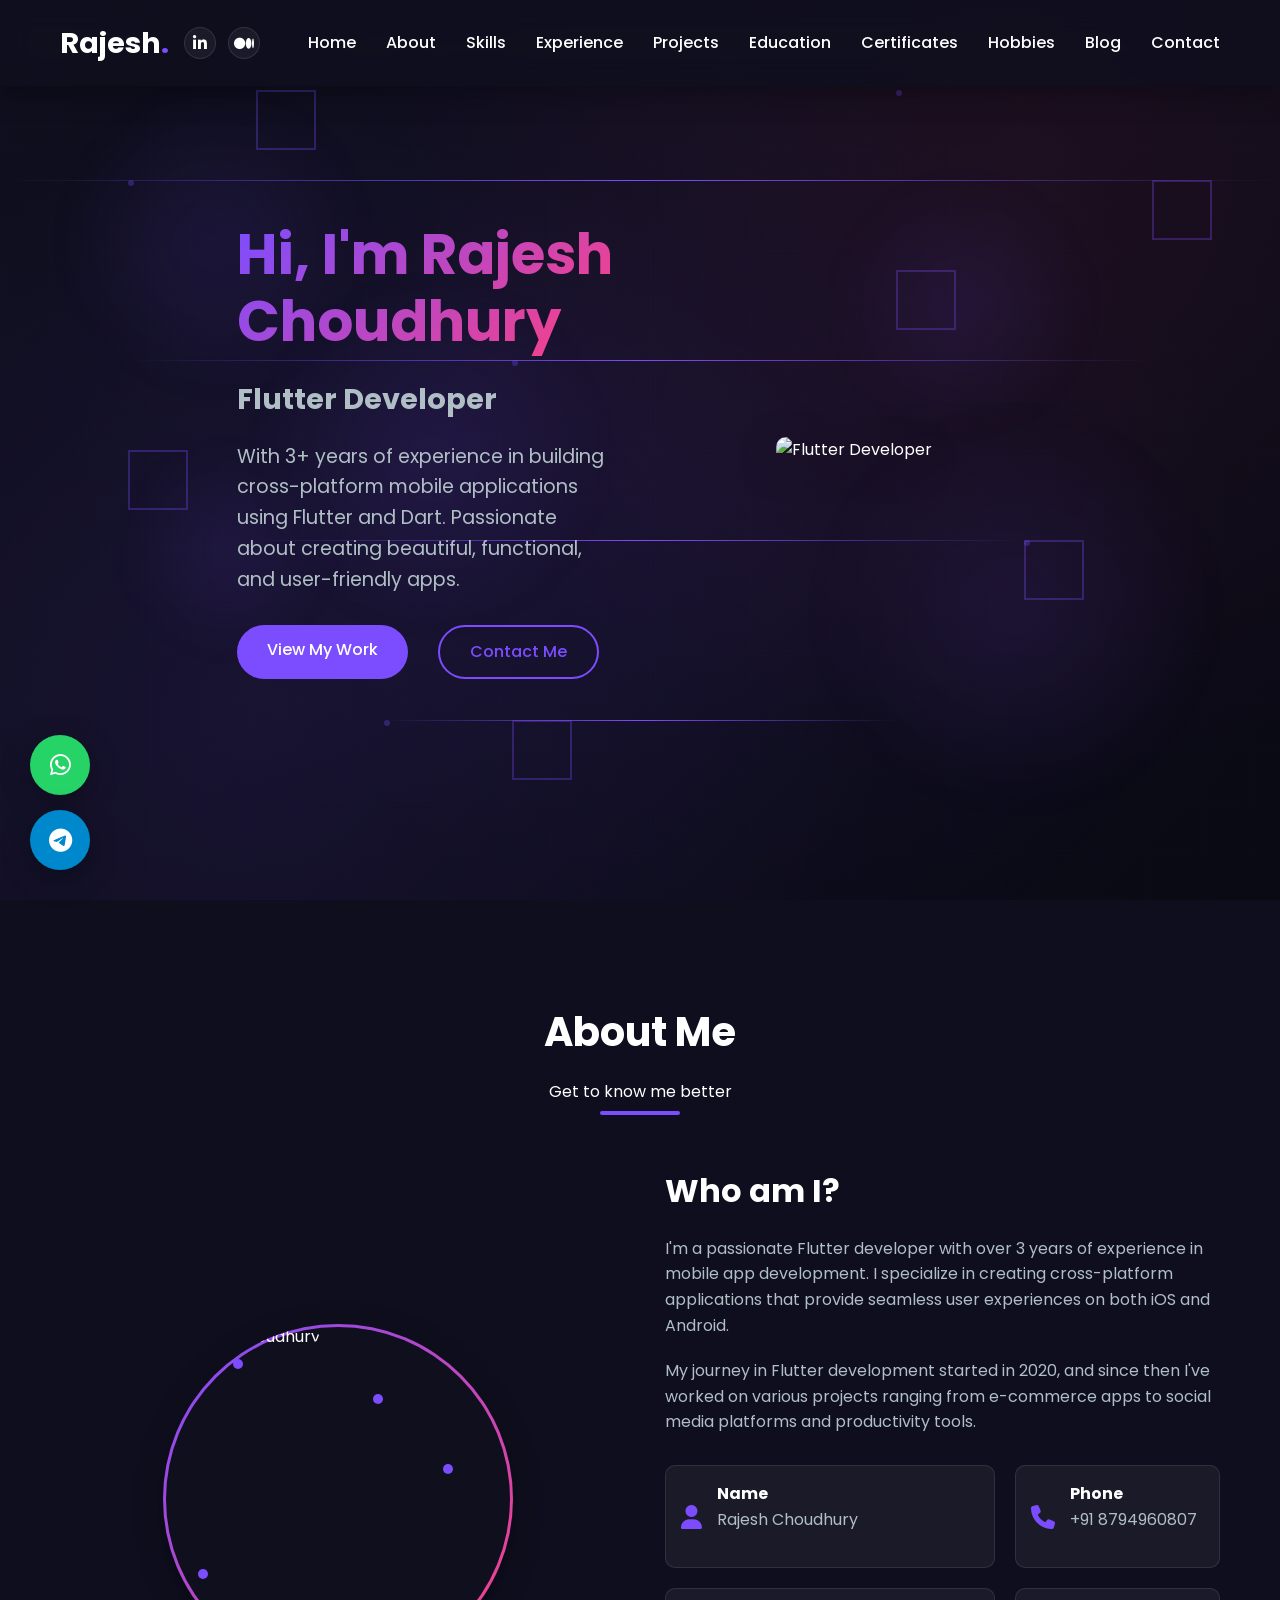
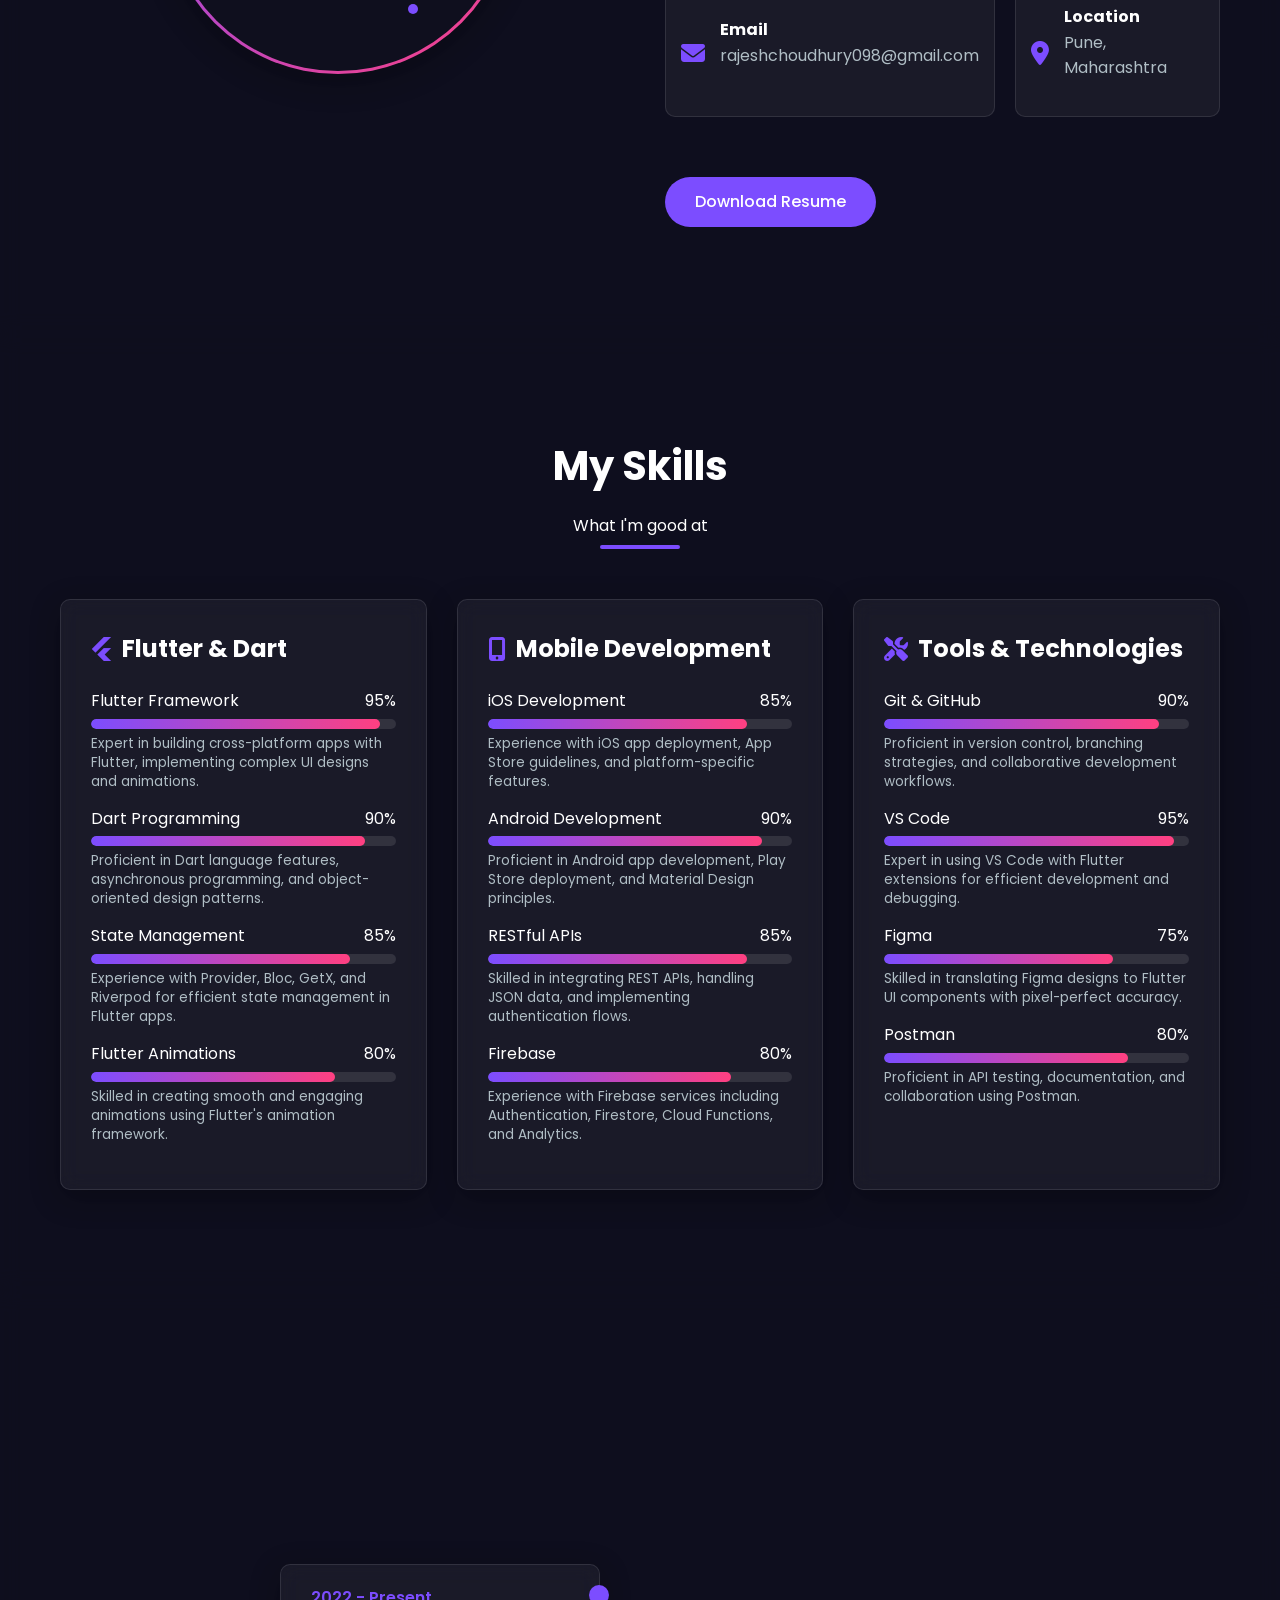
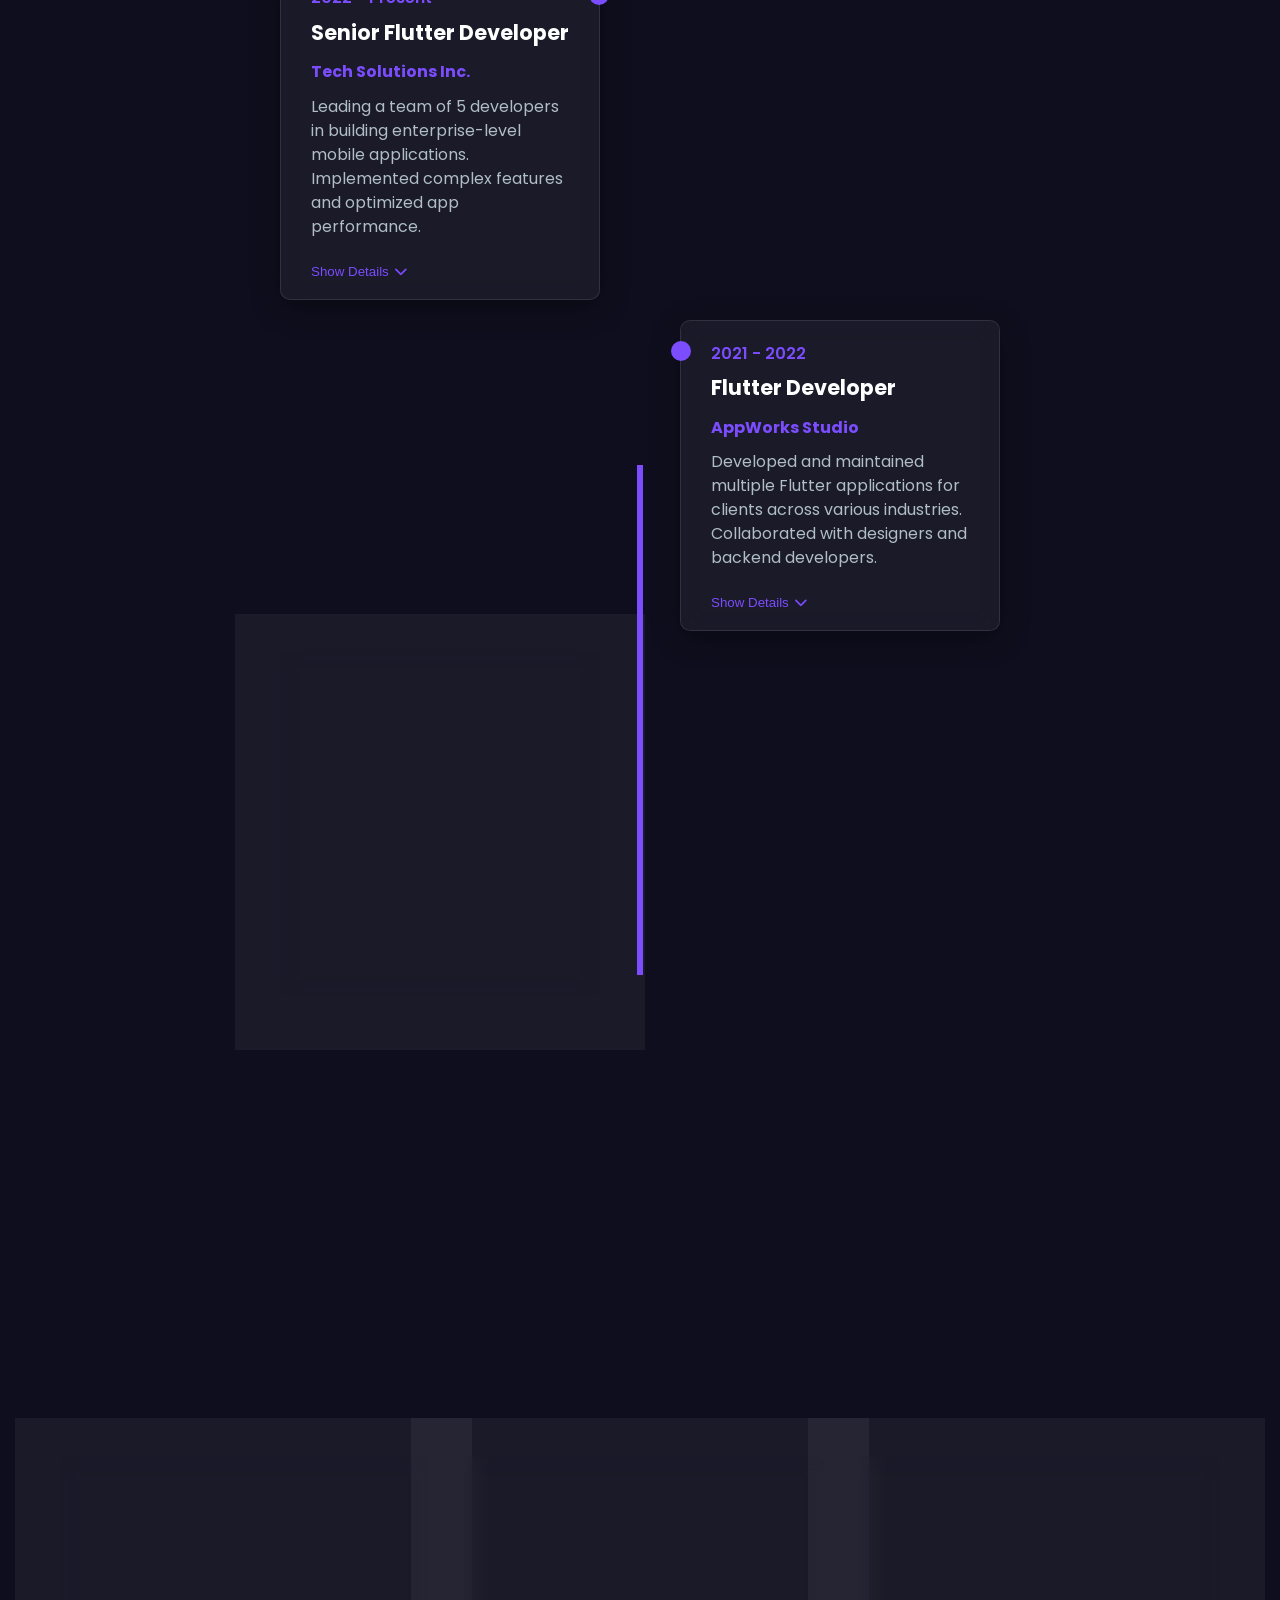
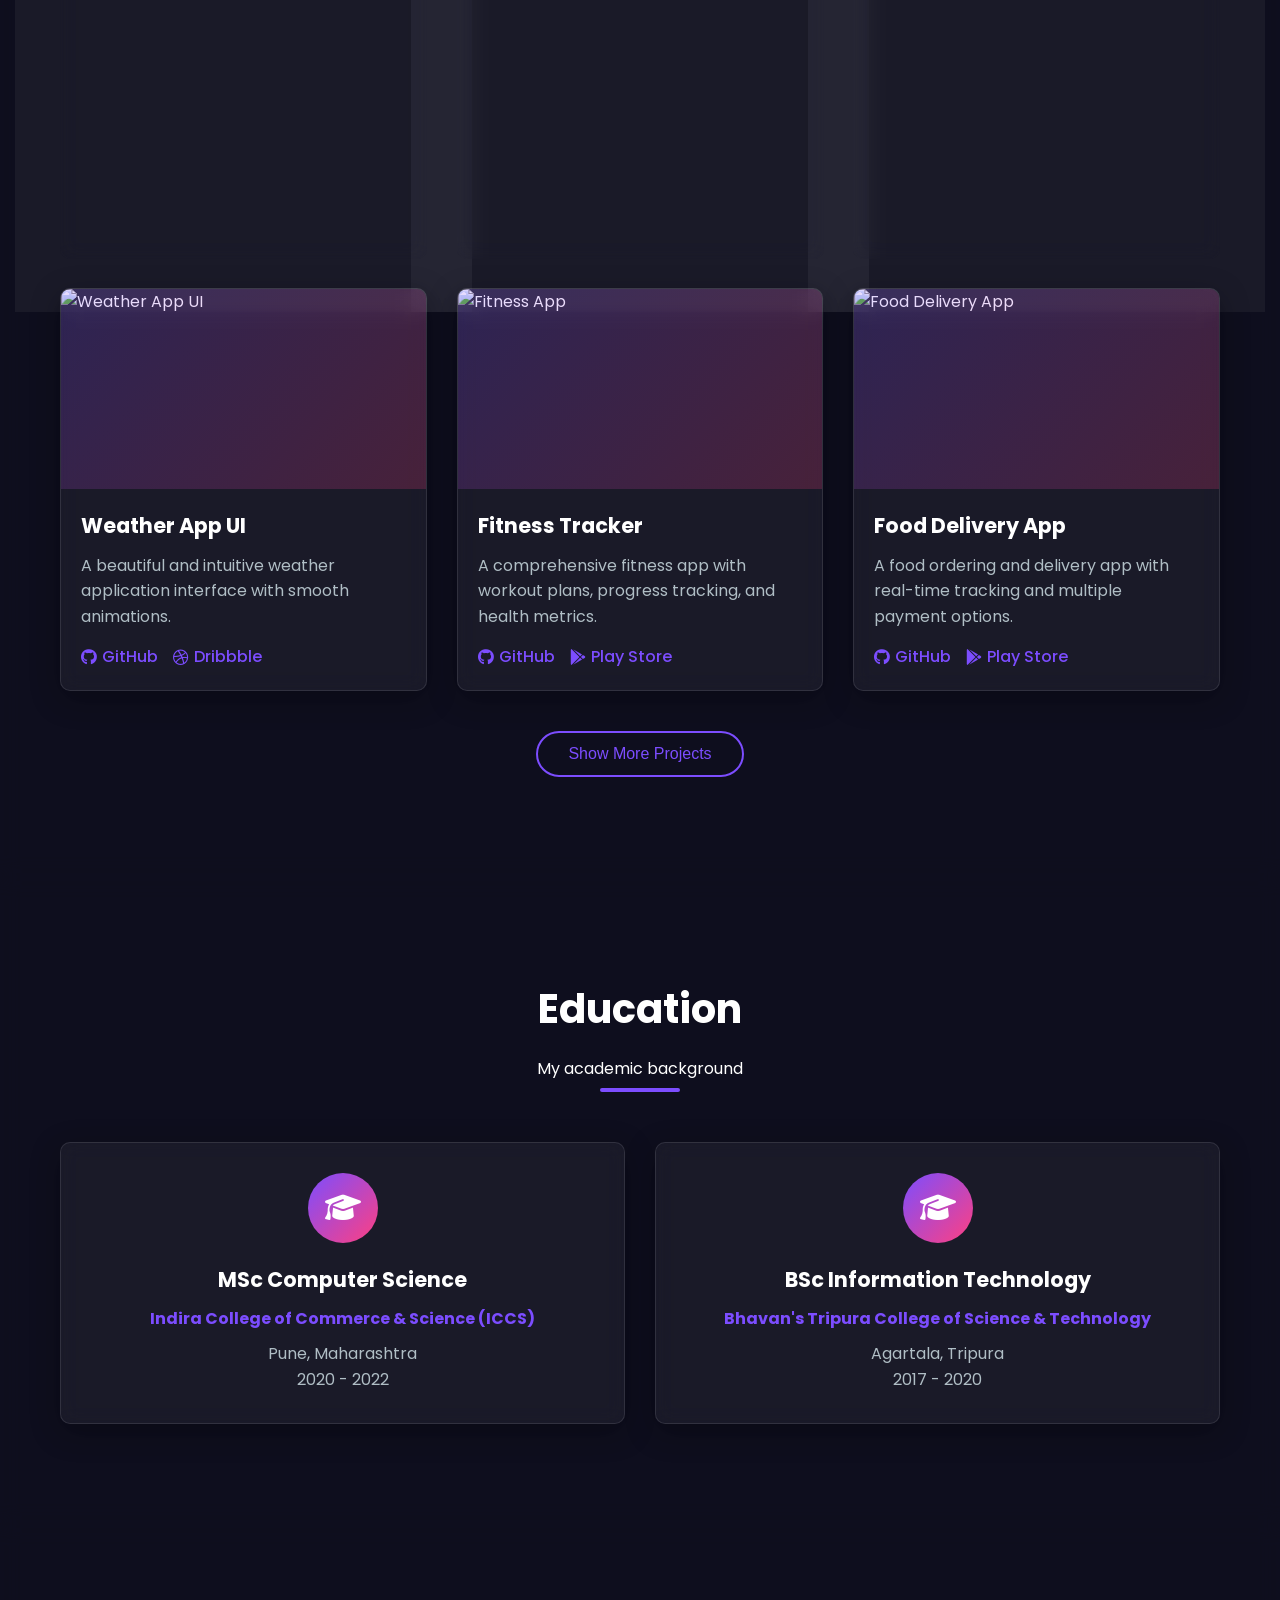
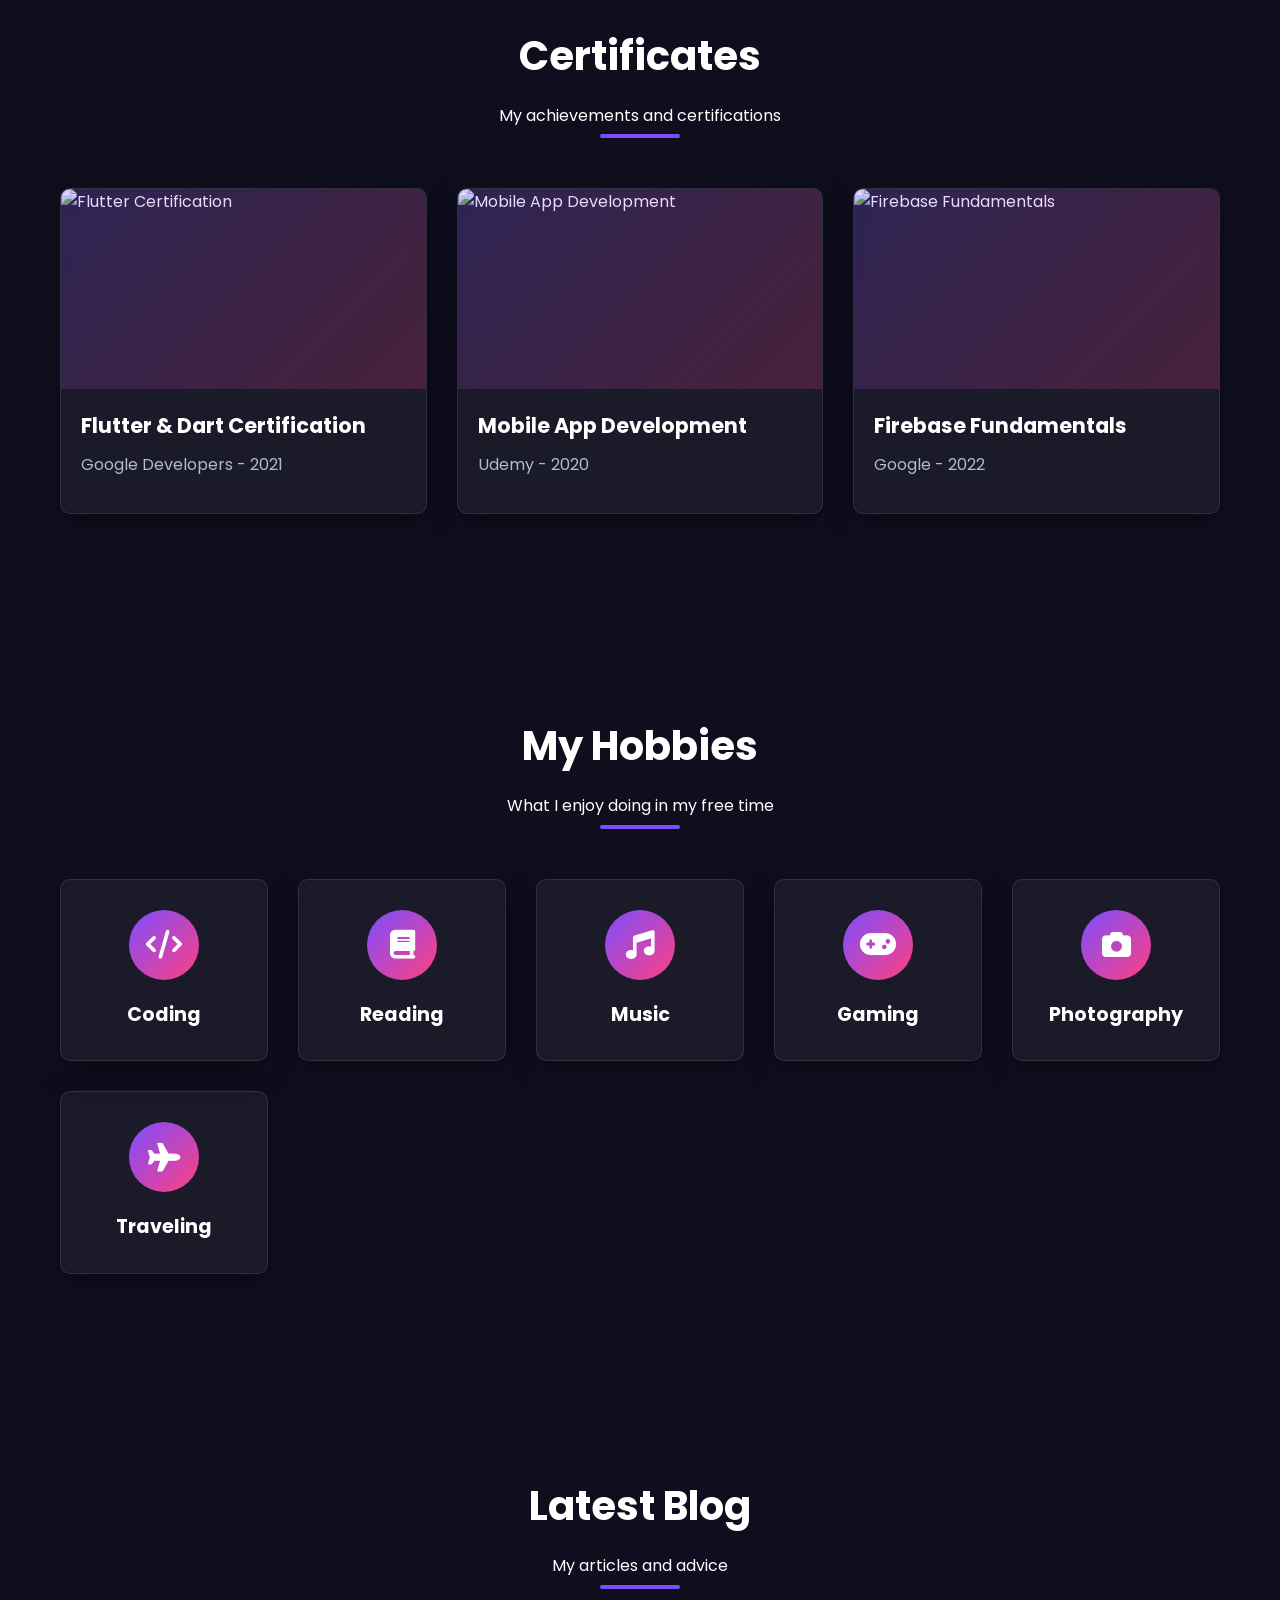
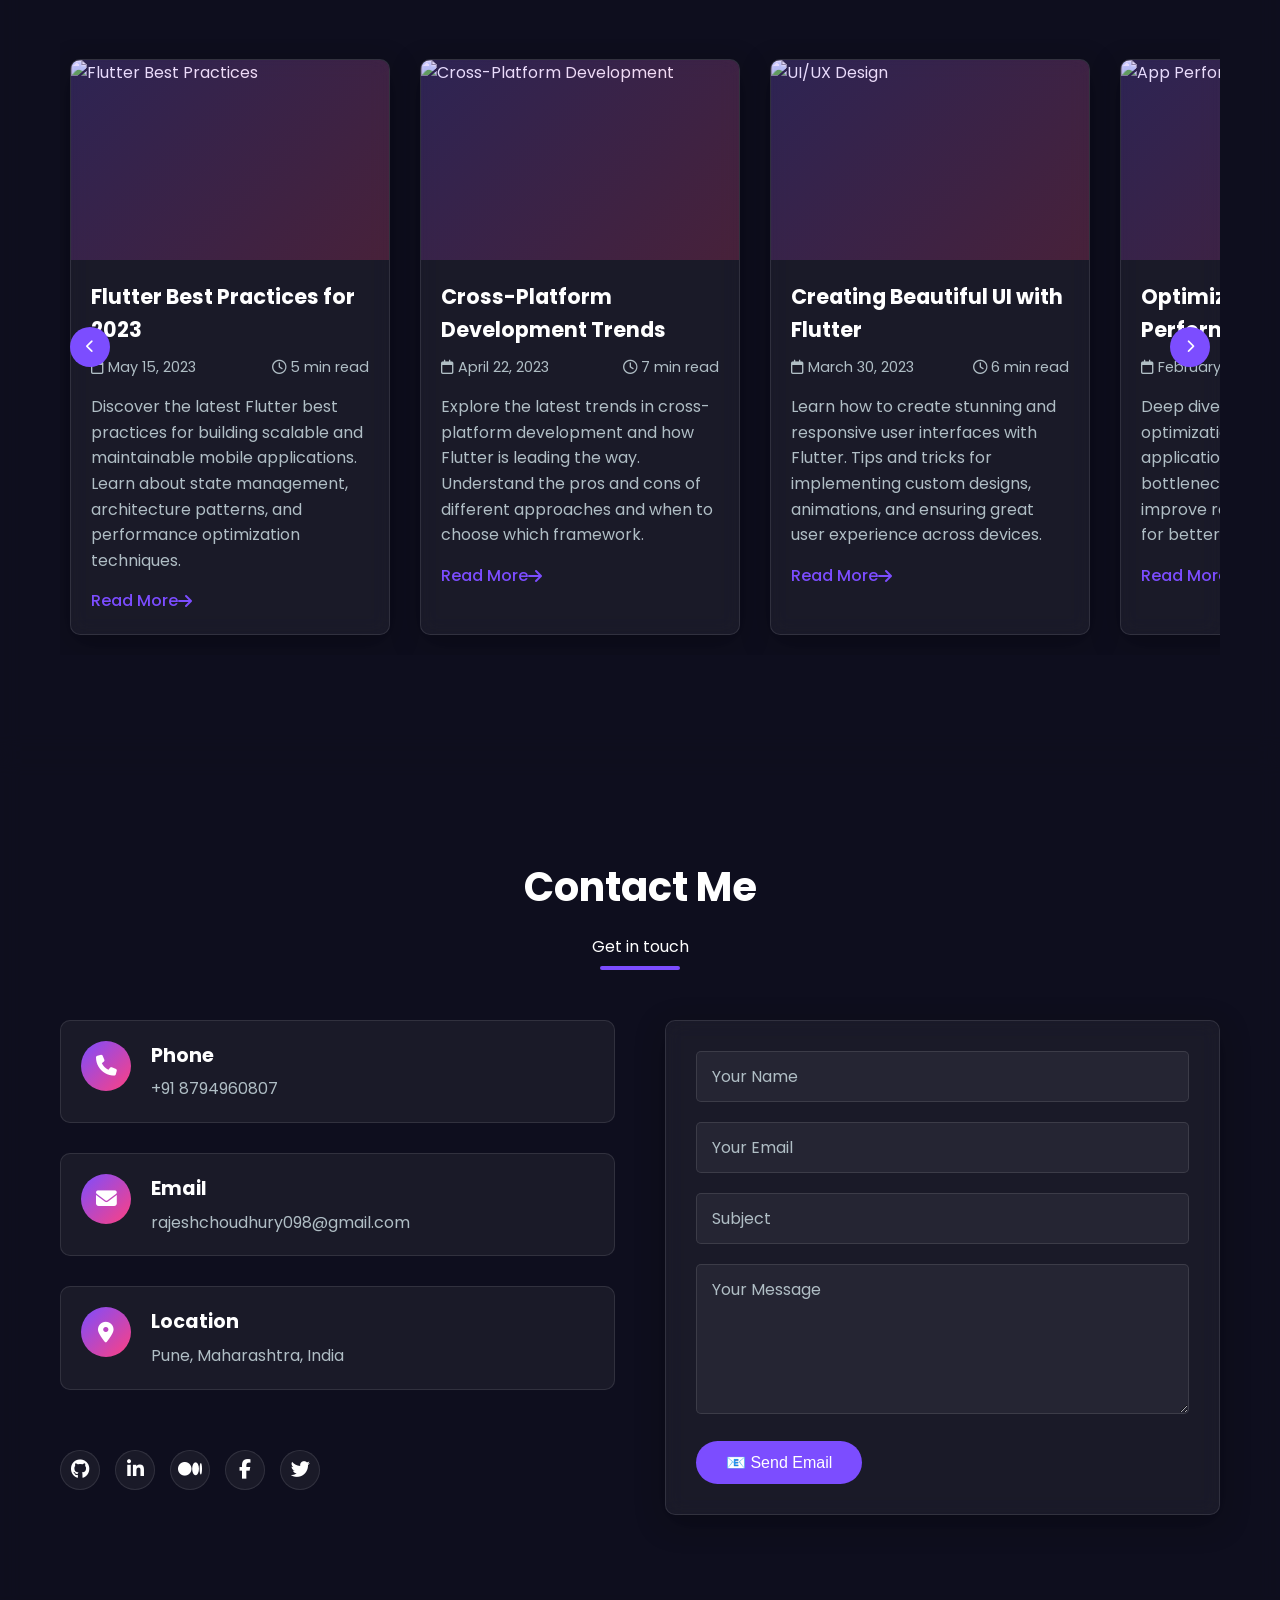
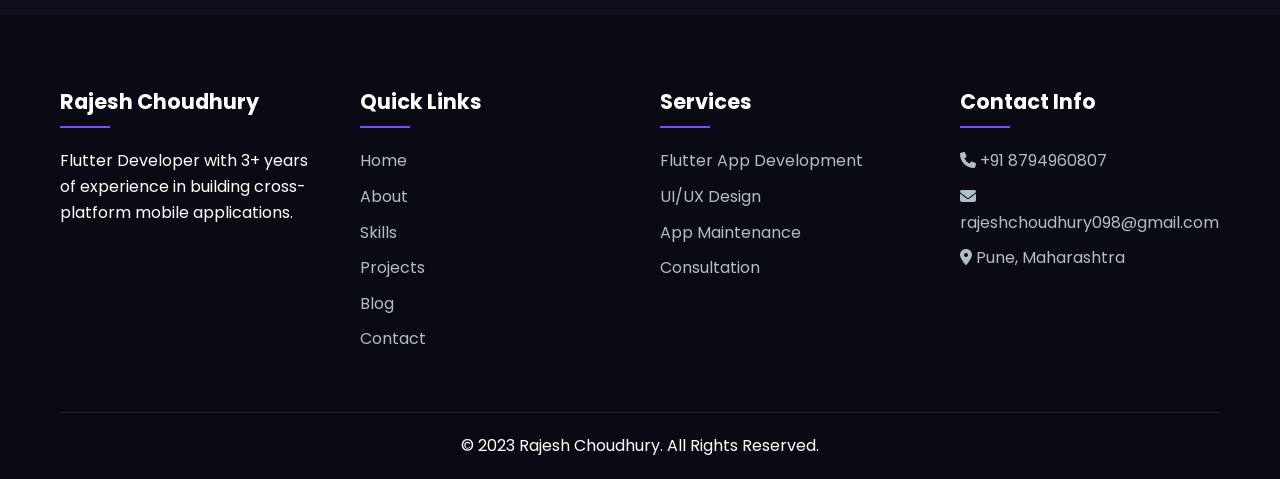
==== index.html @ 31c36fec "first commit" ====
<!DOCTYPE html>
<html lang="en">
<head>
    <meta charset="UTF-8">
    <meta name="viewport" content="width=device-width, initial-scale=1.0">
    <title>Rajesh Choudhury - Flutter Developer</title>
    <link rel="stylesheet" href="https://cdnjs.cloudflare.com/ajax/libs/font-awesome/6.4.0/css/all.min.css">
    <link href="https://fonts.googleapis.com/css2?family=Poppins:wght@300;400;500;600;700&display=swap" rel="stylesheet">
    <link rel="stylesheet" href="css/style.css">
<!-- ▼▼▼ ADD THIS LINE - CRITICAL FOR EMAILJS ▼▼▼ -->
    <script type="text/javascript" src="https://cdn.jsdelivr.net/npm/@emailjs/browser@3/dist/email.min.js"></script></head>
<body>
    <!-- Enhanced Professional Background Animations -->
    <div class="bg-animation">
        <div class="gradient-mesh"></div>
        <div class="floating-shapes">
            <div class="shape shape-1"></div>
            <div class="shape shape-2"></div>
            <div class="shape shape-3"></div>
            <div class="shape shape-4"></div>
            <div class="shape shape-5"></div>
        </div>
        <div class="grid-pattern"></div>
        <div class="particles-container">
            <div class="particle"></div>
            <div class="particle"></div>
            <div class="particle"></div>
            <div class="particle"></div>
            <div class="particle"></div>
        </div>
        <div class="floating-cubes">
            <div class="cube"></div>
            <div class="cube"></div>
            <div class="cube"></div>
            <div class="cube"></div>
            <div class="cube"></div>
            <div class="cube"></div>
        </div>
        <div class="floating-lines">
            <div class="line"></div>
            <div class="line"></div>
            <div class="line"></div>
            <div class="line"></div>
        </div>
    </div>

    <!-- Loading Screen -->
    <div class="loading-screen">
        <div class="loader"></div>
        <div class="loading-text">LOADING PORTFOLIO</div>
    </div>

    <!-- WhatsApp & Telegram Chat Buttons -->
    <div class="chat-buttons">
        <a href="https://wa.me/919900990099?text=Hi%20Rajesh,%20I%20saw%20your%20portfolio%20and%20would%20like%20to%20connect%20with%20you." class="chat-btn whatsapp-btn" target="_blank">
            <i class="fab fa-whatsapp"></i>
            <span class="chat-tooltip">Chat on WhatsApp</span>
        </a>
        <a href="https://t.me/rajeshchoudhury" class="chat-btn telegram-btn" target="_blank">
            <i class="fab fa-telegram-plane"></i>
            <span class="chat-tooltip">Chat on Telegram</span>
        </a>
    </div>

    <!-- Header -->
    <header>
        <div class="container">
            <nav class="navbar">
                <div class="logo-container">
                    <a href="#" class="logo">Rajesh<span>.</span></a>
                    <div class="social-logos">
                        <a href="https://www.linkedin.com/in/rajesh-choudhury-6071431ab/" class="social-logo" target="_blank" title="LinkedIn">
                            <i class="fab fa-linkedin-in"></i>
                        </a>
                        <a href="https://medium.com/@rajeshchoudhury098/list/reading-list" class="social-logo" target="_blank" title="Medium">
                            <i class="fab fa-medium"></i>
                        </a>
                    </div>
                </div>
                <ul class="nav-links">
                    <li><a href="#home">Home</a></li>
                    <li><a href="#about">About</a></li>
                    <li><a href="#skills">Skills</a></li>
                    <li><a href="#experience">Experience</a></li>
                    <li><a href="#projects">Projects</a></li>
                    <li><a href="#education">Education</a></li>
                    <li><a href="#certificates">Certificates</a></li>
                    <li><a href="#hobbies">Hobbies</a></li>
                    <li><a href="#blog">Blog</a></li>
                    <li><a href="#contact">Contact</a></li>
                </ul>
                <div class="hamburger">
                    <div></div>
                    <div></div>
                    <div></div>
                </div>
            </nav>
        </div>
    </header>

    <!-- Hero Section -->
    <section class="hero" id="home">
        <div class="container">
            <div class="hero-container">
                <div class="hero-content">
                    <h1>Hi, I'm Rajesh Choudhury</h1>
                    <h2>Flutter Developer</h2>
                    <p>With 3+ years of experience in building cross-platform mobile applications using Flutter and Dart. Passionate about creating beautiful, functional, and user-friendly apps.</p>
                    <div class="hero-btns">
                        <a href="#projects" class="btn">View My Work</a>
                        <a href="#contact" class="btn btn-outline">Contact Me</a>
                    </div>
                </div>
                <div class="hero-image">
                    <img src="https://images.unsplash.com/photo-1551650975-87deedd944c3?ixlib=rb-4.0.3&ixid=M3wxMjA3fDB8MHxwaG90by1wYWdlfHx8fGVufDB8fHx8fA%3D%3D&auto=format&fit=crop&w=1074&q=80" alt="Flutter Developer">
                </div>
            </div>
        </div>
    </section>

    <!-- About Section -->
    <section class="section about" id="about">
        <div class="container">
            <div class="section-title">
                <h2>About Me</h2>
                <p>Get to know me better</p>
            </div>
            <div class="about-content">
                <div class="about-image">
                    <div class="profile-container">
                        <img src="https://images.unsplash.com/photo-1507003211169-0a1dd7228f2d?ixlib=rb-4.0.3&ixid=M3wxMjA3fDB8MHxwaG90by1wYWdlfHx8fGVufDB8fHx8fA%3D%3D&auto=format&fit=crop&w=687&q=80" alt="Rajesh Choudhury" class="profile-image">
                        <div class="floating-dots">
                            <div class="dot"></div>
                            <div class="dot"></div>
                            <div class="dot"></div>
                            <div class="dot"></div>
                            <div class="dot"></div>
                        </div>
                    </div>
                </div>
                <div class="about-text">
                    <h3>Who am I?</h3>
                    <p>I'm a passionate Flutter developer with over 3 years of experience in mobile app development. I specialize in creating cross-platform applications that provide seamless user experiences on both iOS and Android.</p>
                    <p>My journey in Flutter development started in 2020, and since then I've worked on various projects ranging from e-commerce apps to social media platforms and productivity tools.</p>
                    <div class="about-details">
                        <div class="detail-item">
                            <i class="fas fa-user"></i>
                            <div>
                                <h4>Name</h4>
                                <p>Rajesh Choudhury</p>
                            </div>
                        </div>
                        <div class="detail-item">
                            <i class="fas fa-phone"></i>
                            <div>
                                <h4>Phone</h4>
                                <p>+91 8794960807</p>
                            </div>
                        </div>
                        <div class="detail-item">
                            <i class="fas fa-envelope"></i>
                            <div>
                                <h4>Email</h4>
                                <p>rajeshchoudhury098@gmail.com</p>
                            </div>
                        </div>
                        <div class="detail-item">
                            <i class="fas fa-map-marker-alt"></i>
                            <div>
                                <h4>Location</h4>
                                <p>Pune, Maharashtra</p>
                            </div>
                        </div>
                    </div>
                    <a href="https://drive.google.com/file/d/1TfHic-nlRVXO1LTSUlRk3zsoCZNX3rRA/view?usp=drive_link" class="btn download-btn" download>Download Resume</a>
                </div>
            </div>
        </div>
    </section>

    <!-- Skills Section -->
    <section class="section skills" id="skills">
        <div class="container">
            <div class="section-title">
                <h2>My Skills</h2>
                <p>What I'm good at</p>
            </div>
            <div class="skills-container">
                <div class="skill-category">
                    <h3><i class="fab fa-flutter"></i> Flutter & Dart</h3>
                    <div class="skill-item">
                        <div class="skill-info">
                            <span>Flutter Framework</span>
                            <span>95%</span>
                        </div>
                        <div class="skill-bar">
                            <div class="skill-progress" style="width: 95%"></div>
                        </div>
                        <div class="skill-description">Expert in building cross-platform apps with Flutter, implementing complex UI designs and animations.</div>
                    </div>
                    <div class="skill-item">
                        <div class="skill-info">
                            <span>Dart Programming</span>
                            <span>90%</span>
                        </div>
                        <div class="skill-bar">
                            <div class="skill-progress" style="width: 90%"></div>
                        </div>
                        <div class="skill-description">Proficient in Dart language features, asynchronous programming, and object-oriented design patterns.</div>
                    </div>
                    <div class="skill-item">
                        <div class="skill-info">
                            <span>State Management</span>
                            <span>85%</span>
                        </div>
                        <div class="skill-bar">
                            <div class="skill-progress" style="width: 85%"></div>
                        </div>
                        <div class="skill-description">Experience with Provider, Bloc, GetX, and Riverpod for efficient state management in Flutter apps.</div>
                    </div>
                    <div class="skill-item">
                        <div class="skill-info">
                            <span>Flutter Animations</span>
                            <span>80%</span>
                        </div>
                        <div class="skill-bar">
                            <div class="skill-progress" style="width: 80%"></div>
                        </div>
                        <div class="skill-description">Skilled in creating smooth and engaging animations using Flutter's animation framework.</div>
                    </div>
                </div>
                <div class="skill-category">
                    <h3><i class="fas fa-mobile-alt"></i> Mobile Development</h3>
                    <div class="skill-item">
                        <div class="skill-info">
                            <span>iOS Development</span>
                            <span>85%</span>
                        </div>
                        <div class="skill-bar">
                            <div class="skill-progress" style="width: 85%"></div>
                        </div>
                        <div class="skill-description">Experience with iOS app deployment, App Store guidelines, and platform-specific features.</div>
                    </div>
                    <div class="skill-item">
                        <div class="skill-info">
                            <span>Android Development</span>
                            <span>90%</span>
                        </div>
                        <div class="skill-bar">
                            <div class="skill-progress" style="width: 90%"></div>
                        </div>
                        <div class="skill-description">Proficient in Android app development, Play Store deployment, and Material Design principles.</div>
                    </div>
                    <div class="skill-item">
                        <div class="skill-info">
                            <span>RESTful APIs</span>
                            <span>85%</span>
                        </div>
                        <div class="skill-bar">
                            <div class="skill-progress" style="width: 85%"></div>
                        </div>
                        <div class="skill-description">Skilled in integrating REST APIs, handling JSON data, and implementing authentication flows.</div>
                    </div>
                    <div class="skill-item">
                        <div class="skill-info">
                            <span>Firebase</span>
                            <span>80%</span>
                        </div>
                        <div class="skill-bar">
                            <div class="skill-progress" style="width: 80%"></div>
                        </div>
                        <div class="skill-description">Experience with Firebase services including Authentication, Firestore, Cloud Functions, and Analytics.</div>
                    </div>
                </div>
                <div class="skill-category">
                    <h3><i class="fas fa-tools"></i> Tools & Technologies</h3>
                    <div class="skill-item">
                        <div class="skill-info">
                            <span>Git & GitHub</span>
                            <span>90%</span>
                        </div>
                        <div class="skill-bar">
                            <div class="skill-progress" style="width: 90%"></div>
                        </div>
                        <div class="skill-description">Proficient in version control, branching strategies, and collaborative development workflows.</div>
                    </div>
                    <div class="skill-item">
                        <div class="skill-info">
                            <span>VS Code</span>
                            <span>95%</span>
                        </div>
                        <div class="skill-bar">
                            <div class="skill-progress" style="width: 95%"></div>
                        </div>
                        <div class="skill-description">Expert in using VS Code with Flutter extensions for efficient development and debugging.</div>
                    </div>
                    <div class="skill-item">
                        <div class="skill-info">
                            <span>Figma</span>
                            <span>75%</span>
                        </div>
                        <div class="skill-bar">
                            <div class="skill-progress" style="width: 75%"></div>
                        </div>
                        <div class="skill-description">Skilled in translating Figma designs to Flutter UI components with pixel-perfect accuracy.</div>
                    </div>
                    <div class="skill-item">
                        <div class="skill-info">
                            <span>Postman</span>
                            <span>80%</span>
                        </div>
                        <div class="skill-bar">
                            <div class="skill-progress" style="width: 80%"></div>
                        </div>
                        <div class="skill-description">Proficient in API testing, documentation, and collaboration using Postman.</div>
                    </div>
                </div>
            </div>
        </div>
    </section>

    <!-- Experience Section -->
    <section class="section experience" id="experience">
        <div class="container">
            <div class="section-title">
                <h2>Industry Experience</h2>
                <p>My professional journey</p>
            </div>
            <div class="timeline">
                <div class="timeline-item">
                    <div class="timeline-content">
                        <div class="timeline-date">2022 - Present</div>
                        <h3>Senior Flutter Developer</h3>
                        <h4>Tech Solutions Inc.</h4>
                        <div class="experience-summary">
                            Leading a team of 5 developers in building enterprise-level mobile applications. Implemented complex features and optimized app performance.
                        </div>
                        <div class="experience-details">
                            <p>• Led development of 3 major Flutter applications with 50,000+ users</p>
                            <p>• Implemented CI/CD pipelines reducing deployment time by 40%</p>
                            <p>• Mentored junior developers and conducted code reviews</p>
                            <p>• Integrated advanced features like real-time chat, payment gateways, and push notifications</p>
                            <p>• Improved app performance by 30% through code optimization and caching strategies</p>
                        </div>
                        <button class="show-more-btn">
                            <span>Show Details</span>
                            <i class="fas fa-chevron-down"></i>
                        </button>
                    </div>
                </div>
                <div class="timeline-item">
                    <div class="timeline-content">
                        <div class="timeline-date">2021 - 2022</div>
                        <h3>Flutter Developer</h3>
                        <h4>AppWorks Studio</h4>
                        <div class="experience-summary">
                            Developed and maintained multiple Flutter applications for clients across various industries. Collaborated with designers and backend developers.
                        </div>
                        <div class="experience-details">
                            <p>• Developed 8+ Flutter applications for clients in e-commerce, healthcare, and education sectors</p>
                            <p>• Implemented custom UI components and animations for enhanced user experience</p>
                            <p>• Integrated REST APIs and third-party services including Firebase, Stripe, and Google Maps</p>
                            <p>• Collaborated with UI/UX designers to implement pixel-perfect designs</p>
                            <p>• Participated in agile development processes with bi-weekly sprints</p>
                        </div>
                        <button class="show-more-btn">
                            <span>Show Details</span>
                            <i class="fas fa-chevron-down"></i>
                        </button>
                    </div>
                </div>
                <div class="timeline-item">
                    <div class="timeline-content">
                        <div class="timeline-date">2020 - 2021</div>
                        <h3>Junior Flutter Developer</h3>
                        <h4>StartUp Ventures</h4>
                        <div class="experience-summary">
                            Started my Flutter journey by building small to medium-sized applications. Learned best practices and improved coding skills.
                        </div>
                        <div class="experience-details">
                            <p>• Developed 5+ Flutter applications from concept to deployment</p>
                            <p>• Learned and implemented state management solutions like Provider and Bloc</p>
                            <p>• Gained experience in app publishing for both iOS App Store and Google Play Store</p>
                            <p>• Participated in code reviews and learned industry best practices</p>
                            <p>• Built foundational knowledge in mobile app architecture and design patterns</p>
                        </div>
                        <button class="show-more-btn">
                            <span>Show Details</span>
                            <i class="fas fa-chevron-down"></i>
                        </button>
                    </div>
                </div>
            </div>
        </div>
    </section>

    <!-- Projects Section -->
    <section class="section projects" id="projects">
        <div class="container">
            <div class="section-title">
                <h2>My Projects</h2>
                <p>Some of my recent work</p>
            </div>
            <div class="projects-filter">
                <button class="filter-btn active" data-filter="all">All</button>
                <button class="filter-btn" data-filter="flutter">Flutter</button>
                <button class="filter-btn" data-filter="mobile">Mobile Apps</button>
                <button class="filter-btn" data-filter="ui">UI/UX</button>
            </div>
            <div class="projects-grid">
                <!-- First 6 projects (visible by default) -->
                <div class="project-card" data-category="flutter mobile">
                    <div class="project-image">
                        <img src="https://images.unsplash.com/photo-1551650975-87deedd944c3?ixlib=rb-4.0.3&ixid=M3wxMjA3fDB8MHxwaG90by1wYWdlfHx8fGVufDB8fHx8fA%3D%3D&auto=format&fit=crop&w=1074&q=80" alt="E-Commerce App">
                    </div>
                    <div class="project-content">
                        <h3>E-Commerce App</h3>
                        <p>A complete e-commerce solution with product listings, cart, payment integration, and user authentication.</p>
                        <div class="project-links">
                            <a href="#" class="project-link"><i class="fab fa-github"></i> GitHub</a>
                            <a href="#" class="project-link"><i class="fab fa-google-play"></i> Play Store</a>
                        </div>
                    </div>
                </div>
                <div class="project-card" data-category="flutter mobile">
                    <div class="project-image">
                        <img src="https://images.unsplash.com/photo-1611162617474-5b21e879e113?ixlib=rb-4.0.3&ixid=M3wxMjA3fDB8MHxwaG90by1wYWdlfHx8fGVufDB8fHx8fA%3D%3D&auto=format&fit=crop&w=1074&q=80" alt="Social Media App">
                    </div>
                    <div class="project-content">
                        <h3>Social Media App</h3>
                        <p>A social networking app with real-time chat, posts, stories, and user profiles.</p>
                        <div class="project-links">
                            <a href="#" class="project-link"><i class="fab fa-github"></i> GitHub</a>
                            <a href="#" class="project-link"><i class="fab fa-apple"></i> App Store</a>
                            <a href="#" class="project-link"><i class="fab fa-google-play"></i> Play Store</a>
                        </div>
                    </div>
                </div>
                <div class="project-card" data-category="flutter mobile">
                    <div class="project-image">
                        <img src="https://images.unsplash.com/photo-1551288049-bebda4e38f71?ixlib=rb-4.0.3&ixid=M3wxMjA3fDB8MHxwaG90by1wYWdlfHx8fGVufDB8fHx8fA%3D%3D&auto=format&fit=crop&w=1170&q=80" alt="Finance Tracker">
                    </div>
                    <div class="project-content">
                        <h3>Finance Tracker</h3>
                        <p>An expense tracking app with budgeting features, charts, and financial insights.</p>
                        <div class="project-links">
                            <a href="#" class="project-link"><i class="fab fa-github"></i> GitHub</a>
                            <a href="#" class="project-link"><i class="fab fa-google-play"></i> Play Store</a>
                        </div>
                    </div>
                </div>
                <div class="project-card" data-category="ui">
                    <div class="project-image">
                        <img src="https://images.unsplash.com/photo-1506905925346-21bda4d32df4?ixlib=rb-4.0.3&ixid=M3wxMjA3fDB8MHxwaG90by1wYWdlfHx8fGVufDB8fHx8fA%3D%3D&auto=format&fit=crop&w=1170&q=80" alt="Weather App UI">
                    </div>
                    <div class="project-content">
                        <h3>Weather App UI</h3>
                        <p>A beautiful and intuitive weather application interface with smooth animations.</p>
                        <div class="project-links">
                            <a href="#" class="project-link"><i class="fab fa-github"></i> GitHub</a>
                            <a href="#" class="project-link"><i class="fab fa-dribbble"></i> Dribbble</a>
                        </div>
                    </div>
                </div>
                <div class="project-card" data-category="flutter mobile">
                    <div class="project-image">
                        <img src="https://images.unsplash.com/photo-1563013544-824ae1b704d3?ixlib=rb-4.0.3&ixid=M3wxMjA3fDB8MHxwaG90by1wYWdlfHx8fGVufDB8fHx8fA%3D%3D&auto=format&fit=crop&w=1170&q=80" alt="Fitness App">
                    </div>
                    <div class="project-content">
                        <h3>Fitness Tracker</h3>
                        <p>A comprehensive fitness app with workout plans, progress tracking, and health metrics.</p>
                        <div class="project-links">
                            <a href="#" class="project-link"><i class="fab fa-github"></i> GitHub</a>
                            <a href="#" class="project-link"><i class="fab fa-google-play"></i> Play Store</a>
                        </div>
                    </div>
                </div>
                <div class="project-card" data-category="flutter mobile">
                    <div class="project-image">
                        <img src="https://images.unsplash.com/photo-1551288049-bebda4e38f71?ixlib=rb-4.0.3&ixid=M3wxMjA3fDB8MHxwaG90by1wYWdlfHx8fGVufDB8fHx8fA%3D%3D&auto=format&fit=crop&w=1170&q=80" alt="Food Delivery App">
                    </div>
                    <div class="project-content">
                        <h3>Food Delivery App</h3>
                        <p>A food ordering and delivery app with real-time tracking and multiple payment options.</p>
                        <div class="project-links">
                            <a href="#" class="project-link"><i class="fab fa-github"></i> GitHub</a>
                            <a href="#" class="project-link"><i class="fab fa-google-play"></i> Play Store</a>
                        </div>
                    </div>
                </div>
                
                <!-- Additional 4 projects (hidden by default) -->
                <div class="project-card hidden" data-category="flutter mobile">
                    <div class="project-image">
                        <img src="https://images.unsplash.com/photo-1551650975-87deedd944c3?ixlib=rb-4.0.3&ixid=M3wxMjA3fDB8MHxwaG90by1wYWdlfHx8fGVufDB8fHx8fA%3D%3D&auto=format&fit=crop&w=1074&q=80" alt="Travel Booking App">
                    </div>
                    <div class="project-content">
                        <h3>Travel Booking App</h3>
                        <p>A travel app for booking flights, hotels, and activities with integrated maps and reviews.</p>
                        <div class="project-links">
                            <a href="#" class="project-link"><i class="fab fa-github"></i> GitHub</a>
                            <a href="#" class="project-link"><i class="fab fa-google-play"></i> Play Store</a>
                        </div>
                    </div>
                </div>
                <div class="project-card hidden" data-category="ui">
                    <div class="project-image">
                        <img src="https://images.unsplash.com/photo-1611162617474-5b21e879e113?ixlib=rb-4.0.3&ixid=M3wxMjA3fDB8MHxwaG90by1wYWdlfHx8fGVufDB8fHx8fA%3D%3D&auto=format&fit=crop&w=1074&q=80" alt="Music Player UI">
                    </div>
                    <div class="project-content">
                        <h3>Music Player UI</h3>
                        <p>A sleek music player interface with custom controls, playlists, and visualizations.</p>
                        <div class="project-links">
                            <a href="#" class="project-link"><i class="fab fa-github"></i> GitHub</a>
                            <a href="#" class="project-link"><i class="fab fa-dribbble"></i> Dribbble</a>
                        </div>
                    </div>
                </div>
                <div class="project-card hidden" data-category="flutter mobile">
                    <div class="project-image">
                        <img src="https://images.unsplash.com/photo-1551288049-bebda4e38f71?ixlib=rb-4.0.3&ixid=M3wxMjA3fDB8MHxwaG90by1wYWdlfHx8fGVufDB8fHx8fA%3D%3D&auto=format&fit=crop&w=1170&q=80" alt="Task Manager">
                    </div>
                    <div class="project-content">
                        <h3>Task Manager</h3>
                        <p>A productivity app for managing tasks, setting reminders, and tracking progress.</p>
                        <div class="project-links">
                            <a href="#" class="project-link"><i class="fab fa-github"></i> GitHub</a>
                            <a href="#" class="project-link"><i class="fab fa-google-play"></i> Play Store</a>
                        </div>
                    </div>
                </div>
                <div class="project-card hidden" data-category="flutter mobile">
                    <div class="project-image">
                        <img src="https://images.unsplash.com/photo-1506905925346-21bda4d32df4?ixlib=rb-4.0.3&ixid=M3wxMjA3fDB8MHxwaG90by1wYWdlfHx8fGVufDB8fHx8fA%3D%3D&auto=format&fit=crop&w=1170&q=80" alt="Learning Platform">
                    </div>
                    <div class="project-content">
                        <h3>Learning Platform</h3>
                        <p>An educational app with courses, quizzes, and progress tracking for online learning.</p>
                        <div class="project-links">
                            <a href="#" class="project-link"><i class="fab fa-github"></i> GitHub</a>
                            <a href="#" class="project-link"><i class="fab fa-google-play"></i> Play Store</a>
                        </div>
                    </div>
                </div>
            </div>
            <div class="show-more-projects">
                <button class="btn btn-outline" id="showMoreBtn">Show More Projects</button>
            </div>
        </div>
    </section>

    <!-- Education Section -->
    <section class="section education" id="education">
        <div class="container">
            <div class="section-title">
                <h2>Education</h2>
                <p>My academic background</p>
            </div>
            <div class="education-container">
                <div class="education-item">
                    <div class="education-icon">
                        <i class="fas fa-graduation-cap"></i>
                    </div>
                    <h3>MSc Computer Science</h3>
                    <h4>Indira College of Commerce & Science (ICCS)</h4>
                    <p>Pune, Maharashtra</p>
                    <p>2020 - 2022</p>
                </div>
                <div class="education-item">
                    <div class="education-icon">
                        <i class="fas fa-graduation-cap"></i>
                    </div>
                    <h3>BSc Information Technology</h3>
                    <h4>Bhavan's Tripura College of Science & Technology</h4>
                    <p>Agartala, Tripura</p>
                    <p>2017 - 2020</p>
                </div>
            </div>
        </div>
    </section>

    <!-- Certificates Section -->
    <section class="section certificates" id="certificates">
        <div class="container">
            <div class="section-title">
                <h2>Certificates</h2>
                <p>My achievements and certifications</p>
            </div>
            <div class="certificates-container">
                <div class="certificate-card">
                    <div class="certificate-image">
                        <img src="https://images.unsplash.com/photo-1587440871875-191322ee64b0?ixlib=rb-4.0.3&ixid=M3wxMjA3fDB8MHxwaG90by1wYWdlfHx8fGVufDB8fHx8fA%3D%3D&auto=format&fit=crop&w=1171&q=80" alt="Flutter Certification">
                    </div>
                    <div class="certificate-content">
                        <h3>Flutter & Dart Certification</h3>
                        <p>Google Developers - 2021</p>
                    </div>
                </div>
                <div class="certificate-card">
                    <div class="certificate-image">
                        <img src="https://images.unsplash.com/photo-1551288049-bebda4e38f71?ixlib=rb-4.0.3&ixid=M3wxMjA3fDB8MHxwaG90by1wYWdlfHx8fGVufDB8fHx8fA%3D%3D&auto=format&fit=crop&w=1170&q=80" alt="Mobile App Development">
                    </div>
                    <div class="certificate-content">
                        <h3>Mobile App Development</h3>
                        <p>Udemy - 2020</p>
                    </div>
                </div>
                <div class="certificate-card">
                    <div class="certificate-image">
                        <img src="https://images.unsplash.com/photo-1551288049-bebda4e38f71?ixlib=rb-4.0.3&ixid=M3wxMjA3fDB8MHxwaG90by1wYWdlfHx8fGVufDB8fHx8fA%3D%3D&auto=format&fit=crop&w=1170&q=80" alt="Firebase Fundamentals">
                    </div>
                    <div class="certificate-content">
                        <h3>Firebase Fundamentals</h3>
                        <p>Google - 2022</p>
                    </div>
                </div>
            </div>
        </div>
    </section>

    <!-- Hobbies Section -->
    <section class="section hobbies" id="hobbies">
        <div class="container">
            <div class="section-title">
                <h2>My Hobbies</h2>
                <p>What I enjoy doing in my free time</p>
            </div>
            <div class="hobbies-container">
                <div class="hobby-item">
                    <div class="hobby-icon">
                        <i class="fas fa-code"></i>
                    </div>
                    <h3>Coding</h3>
                </div>
                <div class="hobby-item">
                    <div class="hobby-icon">
                        <i class="fas fa-book"></i>
                    </div>
                    <h3>Reading</h3>
                </div>
                <div class="hobby-item">
                    <div class="hobby-icon">
                        <i class="fas fa-music"></i>
                    </div>
                    <h3>Music</h3>
                </div>
                <div class="hobby-item">
                    <div class="hobby-icon">
                        <i class="fas fa-gamepad"></i>
                    </div>
                    <h3>Gaming</h3>
                </div>
                <div class="hobby-item">
                    <div class="hobby-icon">
                        <i class="fas fa-camera"></i>
                    </div>
                    <h3>Photography</h3>
                </div>
                <div class="hobby-item">
                    <div class="hobby-icon">
                        <i class="fas fa-plane"></i>
                    </div>
                    <h3>Traveling</h3>
                </div>
            </div>
        </div>
    </section>

    <!-- Blog Section -->
    <section class="section blog" id="blog">
        <div class="container">
            <div class="section-title">
                <h2>Latest Blog</h2>
                <p>My articles and advice</p>
            </div>
            <div class="blog-container">
                <button class="scroll-btn scroll-left">
                    <i class="fas fa-chevron-left"></i>
                </button>
                <div class="blog-scroll">
                    <div class="blog-card">
                        <div class="blog-image">
                            <img src="https://images.unsplash.com/photo-1551650975-87deedd944c3?ixlib=rb-4.0.3&ixid=M3wxMjA3fDB8MHxwaG90by1wYWdlfHx8fGVufDB8fHx8fA%3D%3D&auto=format&fit=crop&w=1074&q=80" alt="Flutter Best Practices">
                        </div>
                        <div class="blog-content">
                            <h3>Flutter Best Practices for 2023</h3>
                            <div class="blog-meta">
                                <span><i class="far fa-calendar"></i> May 15, 2023</span>
                                <span><i class="far fa-clock"></i> 5 min read</span>
                            </div>
                            <p>Discover the latest Flutter best practices for building scalable and maintainable mobile applications. Learn about state management, architecture patterns, and performance optimization techniques.</p>
                            <a href="#" class="blog-link">Read More <i class="fas fa-arrow-right"></i></a>
                        </div>
                    </div>
                    <div class="blog-card">
                        <div class="blog-image">
                            <img src="https://images.unsplash.com/photo-1611162617474-5b21e879e113?ixlib=rb-4.0.3&ixid=M3wxMjA3fDB8MHxwaG90by1wYWdlfHx8fGVufDB8fHx8fA%3D%3D&auto=format&fit=crop&w=1074&q=80" alt="Cross-Platform Development">
                        </div>
                        <div class="blog-content">
                            <h3>Cross-Platform Development Trends</h3>
                            <div class="blog-meta">
                                <span><i class="far fa-calendar"></i> April 22, 2023</span>
                                <span><i class="far fa-clock"></i> 7 min read</span>
                            </div>
                            <p>Explore the latest trends in cross-platform development and how Flutter is leading the way. Understand the pros and cons of different approaches and when to choose which framework.</p>
                            <a href="#" class="blog-link">Read More <i class="fas fa-arrow-right"></i></a>
                        </div>
                    </div>
                    <div class="blog-card">
                        <div class="blog-image">
                            <img src="https://images.unsplash.com/photo-1551288049-bebda4e38f71?ixlib=rb-4.0.3&ixid=M3wxMjA3fDB8MHxwaG90by1wYWdlfHx8fGVufDB8fHx8fA%3D%3D&auto=format&fit=crop&w=1170&q=80" alt="UI/UX Design">
                        </div>
                        <div class="blog-content">
                            <h3>Creating Beautiful UI with Flutter</h3>
                            <div class="blog-meta">
                                <span><i class="far fa-calendar"></i> March 30, 2023</span>
                                <span><i class="far fa-clock"></i> 6 min read</span>
                            </div>
                            <p>Learn how to create stunning and responsive user interfaces with Flutter. Tips and tricks for implementing custom designs, animations, and ensuring great user experience across devices.</p>
                            <a href="#" class="blog-link">Read More <i class="fas fa-arrow-right"></i></a>
                        </div>
                    </div>
                    <div class="blog-card">
                        <div class="blog-image">
                            <img src="https://images.unsplash.com/photo-1506905925346-21bda4d32df4?ixlib=rb-4.0.3&ixid=M3wxMjA3fDB8MHxwaG90by1wYWdlfHx8fGVufDB8fHx8fA%3D%3D&auto=format&fit=crop&w=1170&q=80" alt="App Performance">
                        </div>
                        <div class="blog-content">
                            <h3>Optimizing Flutter App Performance</h3>
                            <div class="blog-meta">
                                <span><i class="far fa-calendar"></i> February 18, 2023</span>
                                <span><i class="far fa-clock"></i> 8 min read</span>
                            </div>
                            <p>Deep dive into performance optimization techniques for Flutter applications. Learn how to identify bottlenecks, reduce app size, and improve rendering performance for better user experience.</p>
                            <a href="#" class="blog-link">Read More <i class="fas fa-arrow-right"></i></a>
                        </div>
                    </div>
                    <div class="blog-card">
                        <div class="blog-image">
                            <img src="https://images.unsplash.com/photo-1563013544-824ae1b704d3?ixlib=rb-4.0.3&ixid=M3wxMjA3fDB8MHxwaG90by1wYWdlfHx8fGVufDB8fHx8fA%3D%3D&auto=format&fit=crop&w=1170&q=80" alt="Career Growth">
                        </div>
                        <div class="blog-content">
                            <h3>Building a Career in Flutter Development</h3>
                            <div class="blog-meta">
                                <span><i class="far fa-calendar"></i> January 12, 2023</span>
                                <span><i class="far fa-clock"></i> 10 min read</span>
                            </div>
                            <p>Guidance on building a successful career as a Flutter developer. From learning resources and portfolio building to job hunting and career advancement strategies.</p>
                            <a href="#" class="blog-link">Read More <i class="fas fa-arrow-right"></i></a>
                        </div>
                    </div>
                </div>
                <button class="scroll-btn scroll-right">
                    <i class="fas fa-chevron-right"></i>
                </button>
            </div>
        </div>
    </section>

    <!-- Contact Section -->
    <section class="section contact" id="contact">
        <div class="container">
            <div class="section-title">
                <h2>Contact Me</h2>
                <p>Get in touch</p>
            </div>
            <div class="contact-container">
                <div class="contact-info">
                    <div class="contact-item">
                        <div class="contact-icon">
                            <i class="fas fa-phone"></i>
                        </div>
                        <div class="contact-details">
                            <h3>Phone</h3>
                            <p>+91 8794960807</p>
                        </div>
                    </div>
                    <div class="contact-item">
                        <div class="contact-icon">
                            <i class="fas fa-envelope"></i>
                        </div>
                        <div class="contact-details">
                            <h3>Email</h3>
                            <p>rajeshchoudhury098@gmail.com</p>
                        </div>
                    </div>
                    <div class="contact-item">
                        <div class="contact-icon">
                            <i class="fas fa-map-marker-alt"></i>
                        </div>
                        <div class="contact-details">
                            <h3>Location</h3>
                            <p>Pune, Maharashtra, India</p>
                        </div>
                    </div>
                    <div class="social-links">
                        <a href="https://github.com/rajesh1998choudhury" class="social-link" target="_blank">
                            <i class="fab fa-github"></i>
                        </a>
                        <a href="https://www.linkedin.com/in/rajesh-choudhury-6071431ab/" class="social-link" target="_blank">
                            <i class="fab fa-linkedin-in"></i>
                        </a>
                        <a href="https://medium.com/@rajeshchoudhury098/list/reading-list" class="social-link" target="_blank">
                            <i class="fab fa-medium"></i>
                        </a>
                        <a href="#" class="social-link" target="_blank">
                            <i class="fab fa-facebook-f"></i>
                        </a>
                        <a href="#" class="social-link">
                            <i class="fab fa-twitter"></i>
                        </a>
                    </div>
                </div>
                <div class="contact-form">
                    <form id="contactForm">
                        <div class="form-group">
                            <input type="text" class="form-control" id="name" placeholder="Your Name" required>
                        </div>
                        <div class="form-group">
                            <input type="email" class="form-control" id="email" placeholder="Your Email" required>
                        </div>
                        <div class="form-group">
                            <input type="text" class="form-control" id="subject" placeholder="Subject" required>
                        </div>
                        <div class="form-group">
                            <textarea class="form-control" id="message" placeholder="Your Message" required></textarea>
                        </div>
                        <button type="submit" class="btn">Send Message</button>
                    </form>
                </div>
            </div>
        </div>
    </section>

    <!-- Footer -->
    <footer>
        <div class="container">
            <div class="footer-content">
                <div class="footer-column">
                    <h3>Rajesh Choudhury</h3>
                    <p>Flutter Developer with 3+ years of experience in building cross-platform mobile applications.</p>
                </div>
                <div class="footer-column">
                    <h3>Quick Links</h3>
                    <ul class="footer-links">
                        <li><a href="#home">Home</a></li>
                        <li><a href="#about">About</a></li>
                        <li><a href="#skills">Skills</a></li>
                        <li><a href="#projects">Projects</a></li>
                        <li><a href="#blog">Blog</a></li>
                        <li><a href="#contact">Contact</a></li>
                    </ul>
                </div>
                <div class="footer-column">
                    <h3>Services</h3>
                    <ul class="footer-links">
                        <li><a href="#">Flutter App Development</a></li>
                        <li><a href="#">UI/UX Design</a></li>
                        <li><a href="#">App Maintenance</a></li>
                        <li><a href="#">Consultation</a></li>
                    </ul>
                </div>
                <div class="footer-column">
                    <h3>Contact Info</h3>
                    <ul class="footer-links">
                        <li><a href="tel:+918794960807"><i class="fas fa-phone"></i> +91 8794960807</a></li>
                        <li><a href="mailto:rajeshchoudhury098@gmail.com"><i class="fas fa-envelope"></i> rajeshchoudhury098@gmail.com</a></li>
                        <li><a href="#"><i class="fas fa-map-marker-alt"></i> Pune, Maharashtra</a></li>
                    </ul>
                </div>
            </div>
            <div class="footer-bottom">
                <p>&copy; 2023 Rajesh Choudhury. All Rights Reserved.</p>
            </div>
        </div>
    </footer>

    <!-- Back to Top -->
    <a href="#" class="back-to-top">
        <i class="fas fa-arrow-up"></i>
    </a>

    <script src="js/main.js"></script>
    <script src="js/emailService.js"></script>
</body>
</html>
---- css/style.css ----
:root {
    --primary-color: #7C4DFF;
    --secondary-color: #5E35B1;
    --accent-color: #FF4081;
    --dark-color: #0F0F1E;
    --darker-color: #0A0A15;
    --card-bg: rgba(255, 255, 255, 0.05);
    --text-color: #FFFFFF;
    --text-light: #B0BEC5;
    --shadow: 0 8px 30px rgba(0, 0, 0, 0.3);
    --transition: all 0.4s cubic-bezier(0.175, 0.885, 0.32, 1.275);
}

* {
    margin: 0;
    padding: 0;
    box-sizing: border-box;
}

html {
    scroll-behavior: smooth;
}

body {
    font-family: 'Poppins', sans-serif;
    line-height: 1.6;
    color: var(--text-color);
    background-color: var(--dark-color);
    overflow-x: hidden;
}

a {
    text-decoration: none;
    color: inherit;
}

ul {
    list-style: none;
}

.container {
    max-width: 1200px;
    margin: 0 auto;
    padding: 0 20px;
}

.section {
    padding: 100px 0;
    position: relative;
    overflow: hidden;
}

.section-title {
    text-align: center;
    margin-bottom: 60px;
    position: relative;
}

.section-title h2 {
    font-size: 2.5rem;
    font-weight: 700;
    color: var(--text-color);
    margin-bottom: 15px;
}

.section-title::after {
    content: '';
    position: absolute;
    width: 80px;
    height: 4px;
    background: var(--primary-color);
    bottom: -10px;
    left: 50%;
    transform: translateX(-50%);
    border-radius: 2px;
}

.btn {
    display: inline-block;
    padding: 12px 30px;
    background: var(--primary-color);
    color: var(--text-color);
    border-radius: 30px;
    font-weight: 500;
    transition: var(--transition);
    border: none;
    cursor: pointer;
    font-size: 1rem;
    position: relative;
    overflow: hidden;
    z-index: 1;
}

.btn::before {
    content: '';
    position: absolute;
    top: 0;
    left: -100%;
    width: 100%;
    height: 100%;
    background: linear-gradient(90deg, transparent, rgba(255,255,255,0.2), transparent);
    transition: 0.5s;
    z-index: -1;
}

.btn:hover::before {
    left: 100%;
}

.btn:hover {
    background: var(--secondary-color);
    transform: translateY(-3px);
    box-shadow: var(--shadow);
}

/* Enhanced Professional Background Animations */
.bg-animation {
    position: fixed;
    top: 0;
    left: 0;
    width: 100%;
    height: 100%;
    z-index: -2;
    overflow: hidden;
    background: linear-gradient(135deg, var(--dark-color) 0%, var(--darker-color) 100%);
}

/* Animated Gradient Mesh */
.gradient-mesh {
    position: absolute;
    top: 0;
    left: 0;
    width: 100%;
    height: 100%;
    background: 
        radial-gradient(circle at 20% 80%, rgba(124, 77, 255, 0.15) 0%, transparent 50%),
        radial-gradient(circle at 80% 20%, rgba(255, 64, 129, 0.1) 0%, transparent 50%),
        radial-gradient(circle at 40% 40%, rgba(94, 53, 177, 0.1) 0%, transparent 50%),
        radial-gradient(circle at 60% 60%, rgba(124, 77, 255, 0.08) 0%, transparent 50%);
    animation: meshMove 25s ease infinite;
    opacity: 0.7;
}

@keyframes meshMove {
    0%, 100% {
        background-position: 0% 0%, 100% 100%, 50% 50%, 80% 20%;
    }
    25% {
        background-position: 100% 0%, 0% 100%, 50% 50%, 20% 80%;
    }
    50% {
        background-position: 100% 100%, 0% 0%, 50% 50%, 80% 80%;
    }
    75% {
        background-position: 0% 100%, 100% 0%, 50% 50%, 20% 20%;
    }
}

/* Floating Geometric Shapes */
.floating-shapes {
    position: absolute;
    width: 100%;
    height: 100%;
}

.shape {
    position: absolute;
    border-radius: 50%;
    background: radial-gradient(circle, rgba(124, 77, 255, 0.1) 0%, transparent 70%);
    filter: blur(20px);
    animation: float 20s infinite ease-in-out;
}

.shape-1 {
    width: 300px;
    height: 300px;
    top: 10%;
    left: 5%;
    animation-delay: 0s;
}

.shape-2 {
    width: 400px;
    height: 400px;
    bottom: 10%;
    right: 5%;
    animation-delay: 4s;
}

.shape-3 {
    width: 200px;
    height: 200px;
    top: 50%;
    left: 10%;
    animation-delay: 8s;
}

.shape-4 {
    width: 250px;
    height: 250px;
    top: 20%;
    right: 15%;
    animation-delay: 12s;
}

.shape-5 {
    width: 350px;
    height: 350px;
    bottom: 30%;
    left: 20%;
    animation-delay: 16s;
}

@keyframes float {
    0%, 100% {
        transform: translateY(0) scale(1);
        opacity: 0.7;
    }
    50% {
        transform: translateY(-20px) scale(1.05);
        opacity: 0.9;
    }
}

/* Animated Grid Pattern */
.grid-pattern {
    position: absolute;
    top: 0;
    left: 0;
    width: 100%;
    height: 100%;
    background-image: 
        linear-gradient(rgba(124, 77, 255, 0.03) 1px, transparent 1px),
        linear-gradient(90deg, rgba(124, 77, 255, 0.03) 1px, transparent 1px);
    background-size: 50px 50px;
    animation: gridMove 20s linear infinite;
    opacity: 0.5;
}

@keyframes gridMove {
    0% {
        transform: translate(0, 0);
    }
    100% {
        transform: translate(50px, 50px);
    }
}

/* Particle System */
.particles-container {
    position: absolute;
    top: 0;
    left: 0;
    width: 100%;
    height: 100%;
}

.particle {
    position: absolute;
    width: 6px;
    height: 6px;
    background: var(--primary-color);
    border-radius: 50%;
    opacity: 0.3;
    animation: particleFloat 20s infinite linear;
}

.particle:nth-child(1) {
    top: 20%;
    left: 10%;
    animation-delay: 0s;
}

.particle:nth-child(2) {
    top: 60%;
    left: 80%;
    animation-delay: 2s;
}

.particle:nth-child(3) {
    top: 40%;
    left: 40%;
    animation-delay: 4s;
}

.particle:nth-child(4) {
    top: 80%;
    left: 30%;
    animation-delay: 6s;
}

.particle:nth-child(5) {
    top: 10%;
    left: 70%;
    animation-delay: 8s;
}

@keyframes particleFloat {
    0% {
        transform: translateY(0) translateX(0);
        opacity: 0;
    }
    10% {
        opacity: 0.3;
    }
    90% {
        opacity: 0.3;
    }
    100% {
        transform: translateY(-100vh) translateX(100px);
        opacity: 0;
    }
}

/* Enhanced Background Elements */
.floating-cubes {
    position: absolute;
    width: 100%;
    height: 100%;
    top: 0;
    left: 0;
    z-index: -1;
}

.cube {
    position: absolute;
    width: 60px;
    height: 60px;
    background: transparent;
    border: 2px solid rgba(124, 77, 255, 0.3);
    animation: cubeFloat 30s infinite linear;
    transform-style: preserve-3d;
}

.cube:nth-child(1) {
    top: 10%;
    left: 20%;
    animation-delay: 0s;
}

.cube:nth-child(2) {
    top: 60%;
    left: 80%;
    animation-delay: 5s;
}

.cube:nth-child(3) {
    top: 80%;
    left: 40%;
    animation-delay: 10s;
}

.cube:nth-child(4) {
    top: 30%;
    left: 70%;
    animation-delay: 15s;
}

.cube:nth-child(5) {
    top: 50%;
    left: 10%;
    animation-delay: 20s;
}

.cube:nth-child(6) {
    top: 20%;
    left: 90%;
    animation-delay: 25s;
}

@keyframes cubeFloat {
    0% {
        transform: rotate(0deg) translateY(0) translateX(0);
        opacity: 0.7;
    }
    25% {
        transform: rotate(90deg) translateY(-20px) translateX(20px);
        opacity: 0.9;
    }
    50% {
        transform: rotate(180deg) translateY(0) translateX(40px);
        opacity: 0.7;
    }
    75% {
        transform: rotate(270deg) translateY(20px) translateX(20px);
        opacity: 0.5;
    }
    100% {
        transform: rotate(360deg) translateY(0) translateX(0);
        opacity: 0.7;
    }
}

/* Loading Screen */
.loading-screen {
    position: fixed;
    top: 0;
    left: 0;
    width: 100%;
    height: 100%;
    background: var(--dark-color);
    display: flex;
    justify-content: center;
    align-items: center;
    flex-direction: column;
    z-index: 9999;
    transition: opacity 0.5s ease;
}

.loading-screen.hidden {
    opacity: 0;
    pointer-events: none;
}

.loader {
    width: 70px;
    height: 70px;
    border: 5px solid rgba(255, 255, 255, 0.3);
    border-radius: 50%;
    border-top-color: var(--primary-color);
    animation: spin 1.5s ease-in-out infinite;
    margin-bottom: 20px;
}

.loading-text {
    color: var(--text-color);
    font-size: 1.2rem;
    letter-spacing: 2px;
}

@keyframes spin {
    to { transform: rotate(360deg); }
}

/* Header & Navigation */
header {
    position: fixed;
    top: 0;
    left: 0;
    width: 100%;
    z-index: 1000;
    background: rgba(15, 15, 30, 0.8);
    backdrop-filter: blur(15px);
    box-shadow: var(--shadow);
    transition: var(--transition);
}

header.scrolled {
    padding: 10px 0;
}

.navbar {
    display: flex;
    justify-content: space-between;
    align-items: center;
    padding: 20px 0;
}

.logo-container {
    display: flex;
    align-items: center;
    gap: 15px;
}

.logo {
    font-size: 1.8rem;
    font-weight: 700;
    color: var(--text-color);
}

.logo span {
    color: var(--primary-color);
}

.social-logos {
    display: flex;
    gap: 12px;
}

.social-logo {
    width: 32px;
    height: 32px;
    border-radius: 50%;
    display: flex;
    align-items: center;
    justify-content: center;
    background: var(--card-bg);
    color: var(--text-color);
    transition: var(--transition);
    border: 1px solid rgba(255, 255, 255, 0.1);
}

.social-logo:hover {
    background: var(--primary-color);
    transform: translateY(-2px);
    border-color: var(--primary-color);
}

.social-logo i {
    font-size: 1rem;
}

.nav-links {
    display: flex;
}

.nav-links li {
    margin-left: 30px;
}

.nav-links a {
    font-weight: 500;
    transition: var(--transition);
    position: relative;
}

.nav-links a:hover {
    color: var(--primary-color);
}

.nav-links a::after {
    content: '';
    position: absolute;
    width: 0;
    height: 2px;
    background: var(--primary-color);
    bottom: -5px;
    left: 0;
    transition: var(--transition);
}

.nav-links a:hover::after {
    width: 100%;
}

.hamburger {
    display: none;
    cursor: pointer;
}

.hamburger div {
    width: 25px;
    height: 3px;
    background: var(--text-color);
    margin: 5px;
    transition: var(--transition);
}

/* Hero Section - Responsive Fix */
.hero {
    height: 100vh;
    display: flex;
    align-items: center;
    position: relative;
    overflow: hidden;
}

.hero-container {
    display: flex;
    align-items: center;
    justify-content: space-between;
    width: 100%;
    gap: 50px;
}

.hero-content {
    flex: 1;
    max-width: 600px;
    z-index: 1;
}

.hero-content h1 {
    font-size: 3.5rem;
    font-weight: 700;
    margin-bottom: 20px;
    line-height: 1.2;
    background: linear-gradient(135deg, var(--primary-color) 0%, var(--accent-color) 100%);
    -webkit-background-clip: text;
    -webkit-text-fill-color: transparent;
}

.hero-content h2 {
    font-size: 1.8rem;
    margin-bottom: 20px;
    color: var(--text-light);
}

.hero-content p {
    font-size: 1.2rem;
    margin-bottom: 30px;
    color: var(--text-light);
}

.hero-btns {
    display: flex;
    gap: 15px;
    flex-wrap: wrap;
}

.hero-btns .btn {
    margin-right: 15px;
}

.btn-outline {
    background: transparent;
    border: 2px solid var(--primary-color);
    color: var(--primary-color);
}

.btn-outline:hover {
    background: var(--primary-color);
    color: var(--text-color);
}

.hero-image {
    flex: 1;
    display: flex;
    justify-content: center;
    align-items: center;
    z-index: 0;
}

.hero-image img {
    max-width: 100%;
    height: auto;
    animation: float 3s ease-in-out infinite;
    filter: drop-shadow(0 10px 20px rgba(0, 0, 0, 0.3));
    border-radius: 10px;
}

/* Section Backgrounds */
.section-bg {
    position: absolute;
    top: 0;
    left: 0;
    width: 100%;
    height: 100%;
    z-index: -1;
    opacity: 0.5;
}

.about {
    background: rgba(15, 15, 30, 0.7);
    backdrop-filter: blur(10px);
}

.skills {
    background: rgba(15, 15, 30, 0.7);
    backdrop-filter: blur(10px);
}

.experience {
    background: rgba(15, 15, 30, 0.7);
    backdrop-filter: blur(10px);
}

.projects {
    background: rgba(15, 15, 30, 0.7);
    backdrop-filter: blur(10px);
}

.education {
    background: rgba(15, 15, 30, 0.7);
    backdrop-filter: blur(10px);
}

.certificates {
    background: rgba(15, 15, 30, 0.7);
    backdrop-filter: blur(10px);
}

.hobbies {
    background: rgba(15, 15, 30, 0.7);
    backdrop-filter: blur(10px);
}

.contact {
    background: rgba(15, 15, 30, 0.7);
    backdrop-filter: blur(10px);
}

.blog {
    background: rgba(15, 15, 30, 0.7);
    backdrop-filter: blur(10px);
}

/* About Section - Enhanced with Rounded Profile Image */
.about-content {
    display: flex;
    align-items: center;
    gap: 50px;
}

.about-image {
    flex: 1;
    display: flex;
    justify-content: center;
    align-items: center;
    position: relative;
}

.profile-container {
    position: relative;
    width: 350px;
    height: 350px;
    border-radius: 50%;
    overflow: hidden;
    box-shadow: var(--shadow);
    transition: var(--transition);
    z-index: 1;
}

.profile-container::before {
    content: '';
    position: absolute;
    top: -5px;
    left: -5px;
    right: -5px;
    bottom: -5px;
    background: linear-gradient(135deg, var(--primary-color) 0%, var(--accent-color) 100%);
    border-radius: 50%;
    z-index: -1;
    animation: rotate 10s linear infinite;
}

.profile-container::after {
    content: '';
    position: absolute;
    top: 3px;
    left: 3px;
    right: 3px;
    bottom: 3px;
    background: var(--dark-color);
    border-radius: 50%;
    z-index: -1;
}

.profile-image {
    width: 100%;
    height: 100%;
    object-fit: cover;
    border-radius: 50%;
    transition: var(--transition);
    position: relative;
    z-index: 1;
}

.profile-container:hover .profile-image {
    transform: scale(1.05);
}

.floating-dots {
    position: absolute;
    width: 100%;
    height: 100%;
    top: 0;
    left: 0;
    z-index: 0;
}

.dot {
    position: absolute;
    width: 10px;
    height: 10px;
    background: var(--primary-color);
    border-radius: 50%;
    animation: dotFloat 8s infinite ease-in-out;
}

.dot:nth-child(1) {
    top: 10%;
    left: 20%;
    animation-delay: 0s;
}

.dot:nth-child(2) {
    top: 70%;
    left: 10%;
    animation-delay: 1s;
}

.dot:nth-child(3) {
    top: 40%;
    left: 80%;
    animation-delay: 2s;
}

.dot:nth-child(4) {
    top: 80%;
    left: 70%;
    animation-delay: 3s;
}

.dot:nth-child(5) {
    top: 20%;
    left: 60%;
    animation-delay: 4s;
}

@keyframes dotFloat {
    0%, 100% {
        transform: translateY(0) translateX(0);
        opacity: 0.7;
    }
    25% {
        transform: translateY(-15px) translateX(10px);
        opacity: 1;
    }
    50% {
        transform: translateY(5px) translateX(-10px);
        opacity: 0.5;
    }
    75% {
        transform: translateY(-5px) translateX(15px);
        opacity: 0.8;
    }
}

@keyframes rotate {
    0% {
        transform: rotate(0deg);
    }
    100% {
        transform: rotate(360deg);
    }
}

.about-text {
    flex: 1;
}

.about-text h3 {
    font-size: 2rem;
    margin-bottom: 20px;
    color: var(--text-color);
}

.about-text p {
    margin-bottom: 20px;
    color: var(--text-light);
}

.about-details {
    display: grid;
    grid-template-columns: repeat(2, 1fr);
    gap: 20px;
    margin-top: 30px;
    margin-bottom: 30px; /* Added space before download button */
}

.detail-item {
    display: flex;
    align-items: center;
    background: var(--card-bg);
    padding: 15px;
    border-radius: 10px;
    transition: var(--transition);
    border: 1px solid rgba(255, 255, 255, 0.1);
}

.detail-item:hover {
    background: rgba(255, 255, 255, 0.1);
    transform: translateY(-5px);
}

.detail-item i {
    font-size: 1.5rem;
    color: var(--primary-color);
    margin-right: 15px;
}

/* Download Button Spacing */
.download-btn {
    margin-top: 30px; /* Added space above download button */
    display: inline-block;
}

/* Skills Section */
.skills-container {
    display: grid;
    grid-template-columns: repeat(auto-fit, minmax(300px, 1fr));
    gap: 30px;
}

.skill-category {
    background: var(--card-bg);
    padding: 30px;
    border-radius: 10px;
    box-shadow: var(--shadow);
    transition: var(--transition);
    backdrop-filter: blur(10px);
    border: 1px solid rgba(255, 255, 255, 0.1);
}

.skill-category:hover {
    transform: translateY(-10px);
    border-color: var(--primary-color);
}

.skill-category h3 {
    font-size: 1.5rem;
    margin-bottom: 20px;
    color: var(--text-color);
    display: flex;
    align-items: center;
}

.skill-category h3 i {
    margin-right: 10px;
    color: var(--primary-color);
}

.skill-item {
    margin-bottom: 15px;
}

.skill-info {
    display: flex;
    justify-content: space-between;
    margin-bottom: 5px;
}

.skill-bar {
    height: 10px;
    background: rgba(255, 255, 255, 0.1);
    border-radius: 5px;
    overflow: hidden;
}

.skill-progress {
    height: 100%;
    background: linear-gradient(90deg, var(--primary-color), var(--accent-color));
    border-radius: 5px;
    transition: width 1s ease;
    position: relative;
    overflow: hidden;
}

.skill-progress::after {
    content: '';
    position: absolute;
    top: 0;
    left: -100%;
    width: 100%;
    height: 100%;
    background: linear-gradient(90deg, transparent, rgba(255,255,255,0.4), transparent);
    animation: shimmer 2s infinite;
}

@keyframes shimmer {
    0% { left: -100%; }
    100% { left: 100%; }
}

/* Skill Description */
.skill-description {
    font-size: 0.85rem;
    color: var(--text-light);
    margin-top: 5px;
    line-height: 1.4;
}

/* Experience Section */
.timeline {
    position: relative;
    max-width: 800px;
    margin: 0 auto;
}

.timeline::after {
    content: '';
    position: absolute;
    width: 6px;
    background: var(--primary-color);
    top: 0;
    bottom: 0;
    left: 50%;
    margin-left: -3px;
    border-radius: 3px;
}

.timeline-item {
    padding: 10px 40px;
    position: relative;
    width: 50%;
    box-sizing: border-box;
}

.timeline-item:nth-child(odd) {
    left: 0;
}

.timeline-item:nth-child(even) {
    left: 50%;
}

.timeline-content {
    padding: 20px 30px;
    background: var(--card-bg);
    border-radius: 10px;
    box-shadow: var(--shadow);
    position: relative;
    backdrop-filter: blur(10px);
    border: 1px solid rgba(255, 255, 255, 0.1);
    transition: var(--transition);
}

.timeline-content:hover {
    transform: translateY(-5px);
    border-color: var(--primary-color);
}

.timeline-content::after {
    content: '';
    position: absolute;
    width: 20px;
    height: 20px;
    right: -10px;
    background: var(--primary-color);
    top: 20px;
    border-radius: 50%;
    z-index: 1;
}

.timeline-item:nth-child(odd) .timeline-content::after {
    right: -10px;
}

.timeline-item:nth-child(even) .timeline-content::after {
    left: -10px;
}

.timeline-content h3 {
    font-size: 1.3rem;
    margin-bottom: 10px;
    color: var(--text-color);
}

.timeline-content h4 {
    font-size: 1rem;
    color: var(--primary-color);
    margin-bottom: 10px;
}

.timeline-content p {
    color: var(--text-light);
}

.timeline-date {
    font-weight: 600;
    color: var(--primary-color);
    margin-bottom: 5px;
}

/* Experience Details */
.experience-summary {
    color: var(--text-light);
    margin-bottom: 15px;
    line-height: 1.5;
}

.experience-details {
    max-height: 0;
    overflow: hidden;
    transition: max-height 0.5s ease;
    color: var(--text-light);
    line-height: 1.6;
}

.experience-details.expanded {
    max-height: 500px;
}

.show-more-btn {
    background: transparent;
    border: none;
    color: var(--primary-color);
    cursor: pointer;
    font-weight: 500;
    margin-top: 10px;
    display: flex;
    align-items: center;
    gap: 5px;
    transition: var(--transition);
}

.show-more-btn:hover {
    color: var(--accent-color);
}

/* Projects Section */
.projects-filter {
    display: flex;
    justify-content: center;
    margin-bottom: 40px;
    flex-wrap: wrap;
}

.filter-btn {
    padding: 8px 20px;
    background: transparent;
    border: 2px solid var(--primary-color);
    color: var(--primary-color);
    border-radius: 30px;
    margin: 5px 10px;
    cursor: pointer;
    transition: var(--transition);
    font-weight: 500;
}

.filter-btn.active, .filter-btn:hover {
    background: var(--primary-color);
    color: var(--text-color);
}

.projects-grid {
    display: grid;
    grid-template-columns: repeat(auto-fill, minmax(350px, 1fr));
    gap: 30px;
}

.project-card {
    background: var(--card-bg);
    border-radius: 10px;
    overflow: hidden;
    box-shadow: var(--shadow);
    transition: var(--transition);
    backdrop-filter: blur(10px);
    border: 1px solid rgba(255, 255, 255, 0.1);
}

.project-card.hidden {
    display: none;
}

.project-card:hover {
    transform: translateY(-10px);
    border-color: var(--primary-color);
}

.project-image {
    height: 200px;
    overflow: hidden;
    position: relative;
}

.project-image::before {
    content: '';
    position: absolute;
    top: 0;
    left: 0;
    width: 100%;
    height: 100%;
    background: linear-gradient(135deg, var(--primary-color) 0%, var(--accent-color) 100%);
    opacity: 0.2;
    z-index: 1;
}

.project-image img {
    width: 100%;
    height: 100%;
    object-fit: cover;
    transition: var(--transition);
}

.project-card:hover .project-image img {
    transform: scale(1.1);
}

.project-content {
    padding: 20px;
}

.project-content h3 {
    font-size: 1.3rem;
    margin-bottom: 10px;
    color: var(--text-color);
}

.project-content p {
    color: var(--text-light);
    margin-bottom: 15px;
}

.project-links {
    display: flex;
    gap: 15px;
}

.project-link {
    display: flex;
    align-items: center;
    color: var(--primary-color);
    font-weight: 500;
    transition: var(--transition);
}

.project-link i {
    margin-right: 5px;
}

.project-link:hover {
    color: var(--accent-color);
}

.show-more-projects {
    text-align: center;
    margin-top: 40px;
}

/* Education Section */
.education-container {
    display: grid;
    grid-template-columns: repeat(auto-fit, minmax(300px, 1fr));
    gap: 30px;
}

.education-item {
    background: var(--card-bg);
    padding: 30px;
    border-radius: 10px;
    box-shadow: var(--shadow);
    transition: var(--transition);
    text-align: center;
    backdrop-filter: blur(10px);
    border: 1px solid rgba(255, 255, 255, 0.1);
}

.education-item:hover {
    transform: translateY(-10px);
    border-color: var(--primary-color);
}

.education-icon {
    width: 70px;
    height: 70px;
    background: linear-gradient(135deg, var(--primary-color) 0%, var(--accent-color) 100%);
    border-radius: 50%;
    display: flex;
    align-items: center;
    justify-content: center;
    margin: 0 auto 20px;
}

.education-icon i {
    font-size: 1.8rem;
    color: var(--text-color);
}

.education-item h3 {
    font-size: 1.3rem;
    margin-bottom: 10px;
    color: var(--text-color);
}

.education-item h4 {
    font-size: 1rem;
    color: var(--primary-color);
    margin-bottom: 10px;
}

.education-item p {
    color: var(--text-light);
}

/* Certificates Section */
.certificates-container {
    display: grid;
    grid-template-columns: repeat(auto-fill, minmax(300px, 1fr));
    gap: 30px;
}

.certificate-card {
    background: var(--card-bg);
    border-radius: 10px;
    overflow: hidden;
    box-shadow: var(--shadow);
    transition: var(--transition);
    backdrop-filter: blur(10px);
    border: 1px solid rgba(255, 255, 255, 0.1);
}

.certificate-card:hover {
    transform: translateY(-10px);
    border-color: var(--primary-color);
}

.certificate-image {
    height: 200px;
    overflow: hidden;
    position: relative;
}

.certificate-image::before {
    content: '';
    position: absolute;
    top: 0;
    left: 0;
    width: 100%;
    height: 100%;
    background: linear-gradient(135deg, var(--primary-color) 0%, var(--accent-color) 100%);
    opacity: 0.2;
    z-index: 1;
}

.certificate-image img {
    width: 100%;
    height: 100%;
    object-fit: cover;
    transition: var(--transition);
}

.certificate-card:hover .certificate-image img {
    transform: scale(1.1);
}

.certificate-content {
    padding: 20px;
}

.certificate-content h3 {
    font-size: 1.3rem;
    margin-bottom: 10px;
    color: var(--text-color);
}

.certificate-content p {
    color: var(--text-light);
    margin-bottom: 15px;
}

/* Hobbies Section */
.hobbies-container {
    display: grid;
    grid-template-columns: repeat(auto-fill, minmax(200px, 1fr));
    gap: 30px;
}

.hobby-item {
    background: var(--card-bg);
    padding: 30px 20px;
    border-radius: 10px;
    box-shadow: var(--shadow);
    text-align: center;
    transition: var(--transition);
    backdrop-filter: blur(10px);
    border: 1px solid rgba(255, 255, 255, 0.1);
}

.hobby-item:hover {
    transform: translateY(-10px);
    border-color: var(--primary-color);
}

.hobby-icon {
    width: 70px;
    height: 70px;
    background: linear-gradient(135deg, var(--primary-color) 0%, var(--accent-color) 100%);
    border-radius: 50%;
    display: flex;
    align-items: center;
    justify-content: center;
    margin: 0 auto 20px;
}

.hobby-icon i {
    font-size: 1.8rem;
    color: var(--text-color);
}

.hobby-item h3 {
    font-size: 1.2rem;
    color: var(--text-color);
}

/* Blog Section */
.blog-container {
    position: relative;
    overflow: hidden;
}

.blog-scroll {
    display: flex;
    overflow-x: auto;
    gap: 30px;
    padding: 20px 10px;
    scroll-behavior: smooth;
    scrollbar-width: none; /* Firefox */
}

.blog-scroll::-webkit-scrollbar {
    display: none; /* Chrome, Safari, Edge */
}

.blog-card {
    min-width: 320px;
    background: var(--card-bg);
    border-radius: 10px;
    overflow: hidden;
    box-shadow: var(--shadow);
    transition: var(--transition);
    backdrop-filter: blur(10px);
    border: 1px solid rgba(255, 255, 255, 0.1);
}

.blog-card:hover {
    transform: translateY(-10px);
    border-color: var(--primary-color);
}

.blog-image {
    height: 200px;
    overflow: hidden;
    position: relative;
}

.blog-image::before {
    content: '';
    position: absolute;
    top: 0;
    left: 0;
    width: 100%;
    height: 100%;
    background: linear-gradient(135deg, var(--primary-color) 0%, var(--accent-color) 100%);
    opacity: 0.2;
    z-index: 1;
}

.blog-image img {
    width: 100%;
    height: 100%;
    object-fit: cover;
    transition: var(--transition);
}

.blog-card:hover .blog-image img {
    transform: scale(1.1);
}

.blog-content {
    padding: 20px;
}

.blog-content h3 {
    font-size: 1.3rem;
    margin-bottom: 10px;
    color: var(--text-color);
}

.blog-content p {
    color: var(--text-light);
    margin-bottom: 15px;
    line-height: 1.6;
}

.blog-meta {
    display: flex;
    justify-content: space-between;
    color: var(--text-light);
    font-size: 0.9rem;
    margin-bottom: 15px;
}

.blog-link {
    display: flex;
    align-items: center;
    color: var(--primary-color);
    font-weight: 500;
    transition: var(--transition);
}

.blog-link i {
    margin-right: 5px;
}

.blog-link:hover {
    color: var(--accent-color);
}

.scroll-btn {
    position: absolute;
    top: 50%;
    transform: translateY(-50%);
    width: 40px;
    height: 40px;
    background: var(--primary-color);
    color: var(--text-color);
    border: none;
    border-radius: 50%;
    display: flex;
    align-items: center;
    justify-content: center;
    cursor: pointer;
    transition: var(--transition);
    z-index: 10;
}

.scroll-btn:hover {
    background: var(--secondary-color);
}

.scroll-left {
    left: 10px;
}

.scroll-right {
    right: 10px;
}

/* Contact Section */
.contact-container {
    display: grid;
    grid-template-columns: repeat(auto-fit, minmax(300px, 1fr));
    gap: 50px;
}

.contact-info {
    display: flex;
    flex-direction: column;
    gap: 30px;
}

.contact-item {
    display: flex;
    align-items: flex-start;
    background: var(--card-bg);
    padding: 20px;
    border-radius: 10px;
    transition: var(--transition);
    border: 1px solid rgba(255, 255, 255, 0.1);
}

.contact-item:hover {
    background: rgba(255, 255, 255, 0.1);
    transform: translateY(-5px);
}

.contact-icon {
    width: 50px;
    height: 50px;
    background: linear-gradient(135deg, var(--primary-color) 0%, var(--accent-color) 100%);
    border-radius: 50%;
    display: flex;
    align-items: center;
    justify-content: center;
    margin-right: 20px;
    flex-shrink: 0;
}

.contact-icon i {
    font-size: 1.3rem;
    color: var(--text-color);
}

.contact-details h3 {
    font-size: 1.2rem;
    margin-bottom: 5px;
    color: var(--text-color);
}

.contact-details p {
    color: var(--text-light);
}

.social-links {
    display: flex;
    gap: 15px;
    margin-top: 30px;
}

.social-link {
    width: 40px;
    height: 40px;
    background: var(--card-bg);
    border-radius: 50%;
    display: flex;
    align-items: center;
    justify-content: center;
    transition: var(--transition);
    border: 1px solid rgba(255, 255, 255, 0.1);
}

.social-link:hover {
    background: var(--primary-color);
    transform: translateY(-5px);
    border-color: var(--primary-color);
}

.social-link i {
    color: var(--text-color);
    font-size: 1.2rem;
}

.contact-form {
    background: var(--card-bg);
    padding: 30px;
    border-radius: 10px;
    box-shadow: var(--shadow);
    backdrop-filter: blur(10px);
    border: 1px solid rgba(255, 255, 255, 0.1);
}

.form-group {
    margin-bottom: 20px;
}

.form-control {
    width: 100%;
    padding: 12px 15px;
    background: rgba(255, 255, 255, 0.05);
    border: 1px solid rgba(255, 255, 255, 0.1);
    border-radius: 5px;
    font-family: 'Poppins', sans-serif;
    font-size: 1rem;
    transition: var(--transition);
    color: var(--text-color);
}

.form-control:focus {
    border-color: var(--primary-color);
    outline: none;
    background: rgba(255, 255, 255, 0.1);
}

textarea.form-control {
    min-height: 150px;
    resize: vertical;
}

.form-control::placeholder {
    color: var(--text-light);
}

/* Footer */
footer {
    background: rgba(10, 10, 21, 0.9);
    color: var(--text-color);
    padding: 70px 0 20px;
    backdrop-filter: blur(10px);
}

.footer-content {
    display: grid;
    grid-template-columns: repeat(auto-fit, minmax(250px, 1fr));
    gap: 40px;
    margin-bottom: 50px;
}

.footer-column h3 {
    font-size: 1.3rem;
    margin-bottom: 20px;
    position: relative;
    padding-bottom: 10px;
}

.footer-column h3::after {
    content: '';
    position: absolute;
    width: 50px;
    height: 2px;
    background: var(--primary-color);
    bottom: 0;
    left: 0;
}

.footer-links li {
    margin-bottom: 10px;
}

.footer-links a {
    color: var(--text-light);
    transition: var(--transition);
}

.footer-links a:hover {
    color: var(--primary-color);
    padding-left: 5px;
}

.footer-bottom {
    text-align: center;
    padding-top: 20px;
    border-top: 1px solid rgba(255, 255, 255, 0.1);
}

/* Back to Top */
.back-to-top {
    position: fixed;
    bottom: 30px;
    right: 30px;
    width: 50px;
    height: 50px;
    background: var(--primary-color);
    color: var(--text-color);
    border-radius: 50%;
    display: flex;
    align-items: center;
    justify-content: center;
    font-size: 1.2rem;
    box-shadow: var(--shadow);
    opacity: 0;
    visibility: hidden;
    transition: var(--transition);
    z-index: 999;
}

.back-to-top.active {
    opacity: 1;
    visibility: visible;
}

.back-to-top:hover {
    background: var(--secondary-color);
    transform: translateY(-5px);
}

/* WhatsApp & Telegram Chat Buttons */
.chat-buttons {
    position: fixed;
    bottom: 30px;
    left: 30px;
    display: flex;
    flex-direction: column;
    gap: 15px;
    z-index: 999;
}

.chat-btn {
    width: 60px;
    height: 60px;
    border-radius: 50%;
    display: flex;
    align-items: center;
    justify-content: center;
    font-size: 1.5rem;
    color: white;
    box-shadow: var(--shadow);
    transition: var(--transition);
    position: relative;
    overflow: hidden;
}

.chat-btn::before {
    content: '';
    position: absolute;
    top: 0;
    left: -100%;
    width: 100%;
    height: 100%;
    background: linear-gradient(90deg, transparent, rgba(255,255,255,0.3), transparent);
    transition: 0.5s;
}

.chat-btn:hover::before {
    left: 100%;
}

.chat-btn:hover {
    transform: translateY(-5px) scale(1.1);
}

.whatsapp-btn {
    background: #25D366;
}

.telegram-btn {
    background: #0088cc;
}

.chat-tooltip {
    position: absolute;
    left: 70px;
    background: rgba(15, 15, 30, 0.9);
    color: white;
    padding: 8px 15px;
    border-radius: 5px;
    font-size: 0.9rem;
    white-space: nowrap;
    opacity: 0;
    visibility: hidden;
    transition: var(--transition);
    backdrop-filter: blur(10px);
    border: 1px solid rgba(255, 255, 255, 0.1);
}

.chat-btn:hover .chat-tooltip {
    opacity: 1;
    visibility: visible;
}

/* Enhanced Background Elements */
.floating-lines {
    position: absolute;
    width: 100%;
    height: 100%;
    top: 0;
    left: 0;
    z-index: -1;
}

.line {
    position: absolute;
    height: 1px;
    background: linear-gradient(90deg, transparent, var(--primary-color), transparent);
    animation: lineMove 15s infinite linear;
}

.line:nth-child(1) {
    top: 20%;
    width: 100%;
    animation-delay: 0s;
}

.line:nth-child(2) {
    top: 40%;
    width: 80%;
    left: 10%;
    animation-delay: 3s;
}

.line:nth-child(3) {
    top: 60%;
    width: 60%;
    left: 20%;
    animation-delay: 6s;
}

.line:nth-child(4) {
    top: 80%;
    width: 40%;
    left: 30%;
    animation-delay: 9s;
}

@keyframes lineMove {
    0% {
        transform: translateX(-100%);
        opacity: 0;
    }
    10% {
        opacity: 0.5;
    }
    90% {
        opacity: 0.5;
    }
    100% {
        transform: translateX(100%);
        opacity: 0;
    }
}

/* Responsive Design */
@media (max-width: 992px) {
    .hero-content h1 {
        font-size: 2.8rem;
    }
    
    .hero-container {
        flex-direction: column;
        text-align: center;
        gap: 40px;
    }
    
    .hero-content {
        max-width: 100%;
    }
    
    .hero-btns {
        justify-content: center;
    }
    
    .about-content {
        flex-direction: column;
    }
    
    .timeline::after {
        left: 31px;
    }
    
    .timeline-item {
        width: 100%;
        padding-left: 70px;
        padding-right: 25px;
    }
    
    .timeline-item:nth-child(even) {
        left: 0;
    }
    
    .timeline-content::after {
        left: -10px;
    }

    .scroll-btn {
        display: none;
    }

    .profile-container {
        width: 280px;
        height: 280px;
    }
}

@media (max-width: 768px) {
    .navbar {
        padding: 15px 0;
    }
    
    .nav-links {
        position: fixed;
        top: 70px;
        right: -100%;
        width: 70%;
        height: calc(100vh - 70px);
        background: rgba(15, 15, 30, 0.95);
        flex-direction: column;
        align-items: center;
        padding-top: 50px;
        transition: var(--transition);
        box-shadow: -5px 0 15px rgba(0, 0, 0, 0.3);
        backdrop-filter: blur(15px);
    }
    
    .nav-links.active {
        right: 0;
    }
    
    .nav-links li {
        margin: 15px 0;
    }
    
    .hamburger {
        display: block;
    }
    
    .hamburger.active div:nth-child(1) {
        transform: rotate(-45deg) translate(-5px, 6px);
    }
    
    .hamburger.active div:nth-child(2) {
        opacity: 0;
    }
    
    .hamburger.active div:nth-child(3) {
        transform: rotate(45deg) translate(-5px, -6px);
    }
    
    .hero {
        height: auto;
        padding: 150px 0 100px;
    }
    
    .section {
        padding: 80px 0;
    }
    
    .section-title h2 {
        font-size: 2rem;
    }
    
    .chat-buttons {
        bottom: 20px;
        left: 20px;
    }
    
    .chat-btn {
        width: 50px;
        height: 50px;
        font-size: 1.3rem;
    }
    
    .about-details {
        grid-template-columns: 1fr;
    }

    .social-logos {
        gap: 8px;
    }

    .social-logo {
        width: 28px;
        height: 28px;
    }

    .social-logo i {
        font-size: 0.9rem;
    }

    .profile-container {
        width: 250px;
        height: 250px;
    }
}

@media (max-width: 576px) {
    .hero-content h1 {
        font-size: 2.2rem;
    }
    
    .hero-content h2 {
        font-size: 1.5rem;
    }
    
    .hero-content p {
        font-size: 1rem;
    }
    
    .hero-btns {
        flex-direction: column;
        align-items: center;
    }
    
    .hero-btns .btn {
        margin-right: 0;
        margin-bottom: 15px;
        width: 100%;
        max-width: 250px;
        text-align: center;
    }
    
    .projects-grid {
        grid-template-columns: 1fr;
    }
    
    .contact-container {
        grid-template-columns: 1fr;
    }
    
    .footer-content {
        grid-template-columns: 1fr;
    }
    
    .chat-buttons {
        bottom: 15px;
        left: 15px;
    }
    
    .chat-btn {
        width: 45px;
        height: 45px;
        font-size: 1.2rem;
    }

    .logo-container {
        gap: 10px;
    }

    .logo {
        font-size: 1.5rem;
    }

    .social-logos {
        gap: 6px;
    }

    .social-logo {
        width: 26px;
        height: 26px;
    }

    .social-logo i {
        font-size: 0.8rem;
    }

    .profile-container {
        width: 220px;
        height: 220px;
    }
}
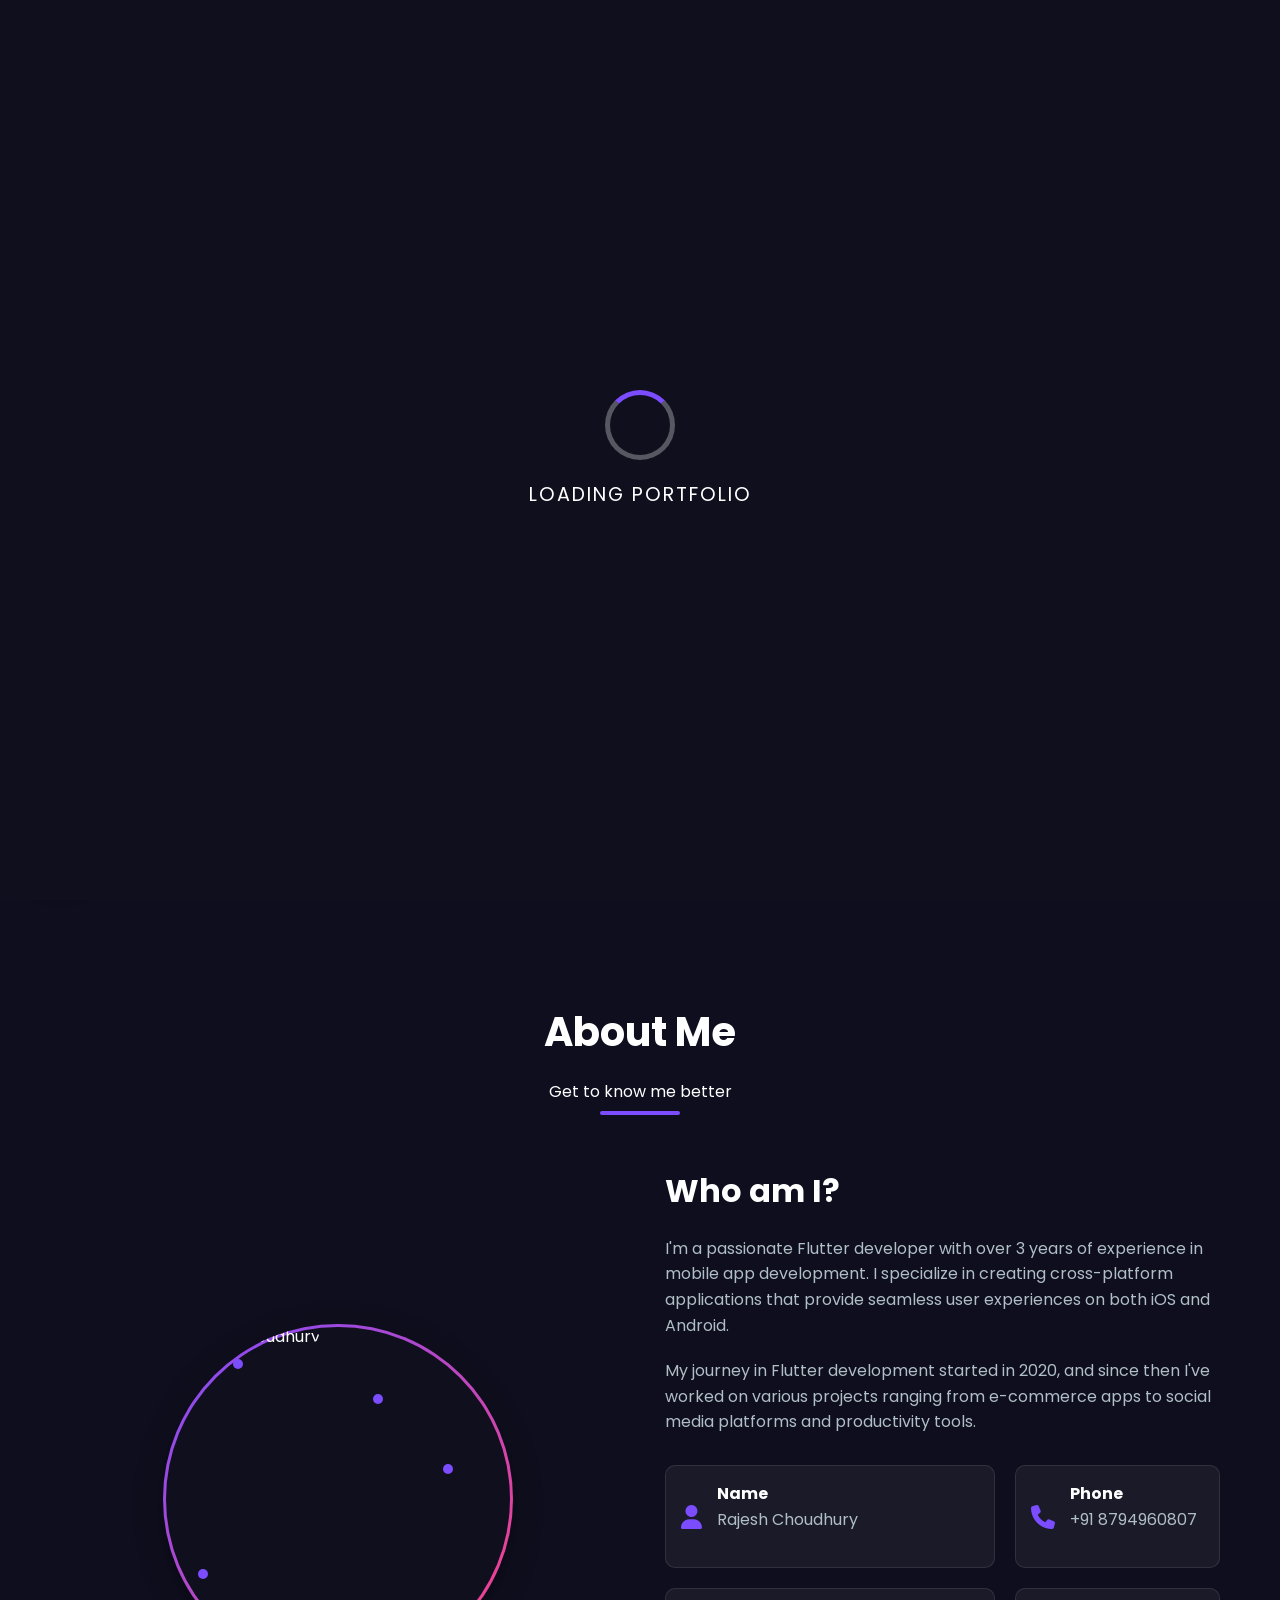
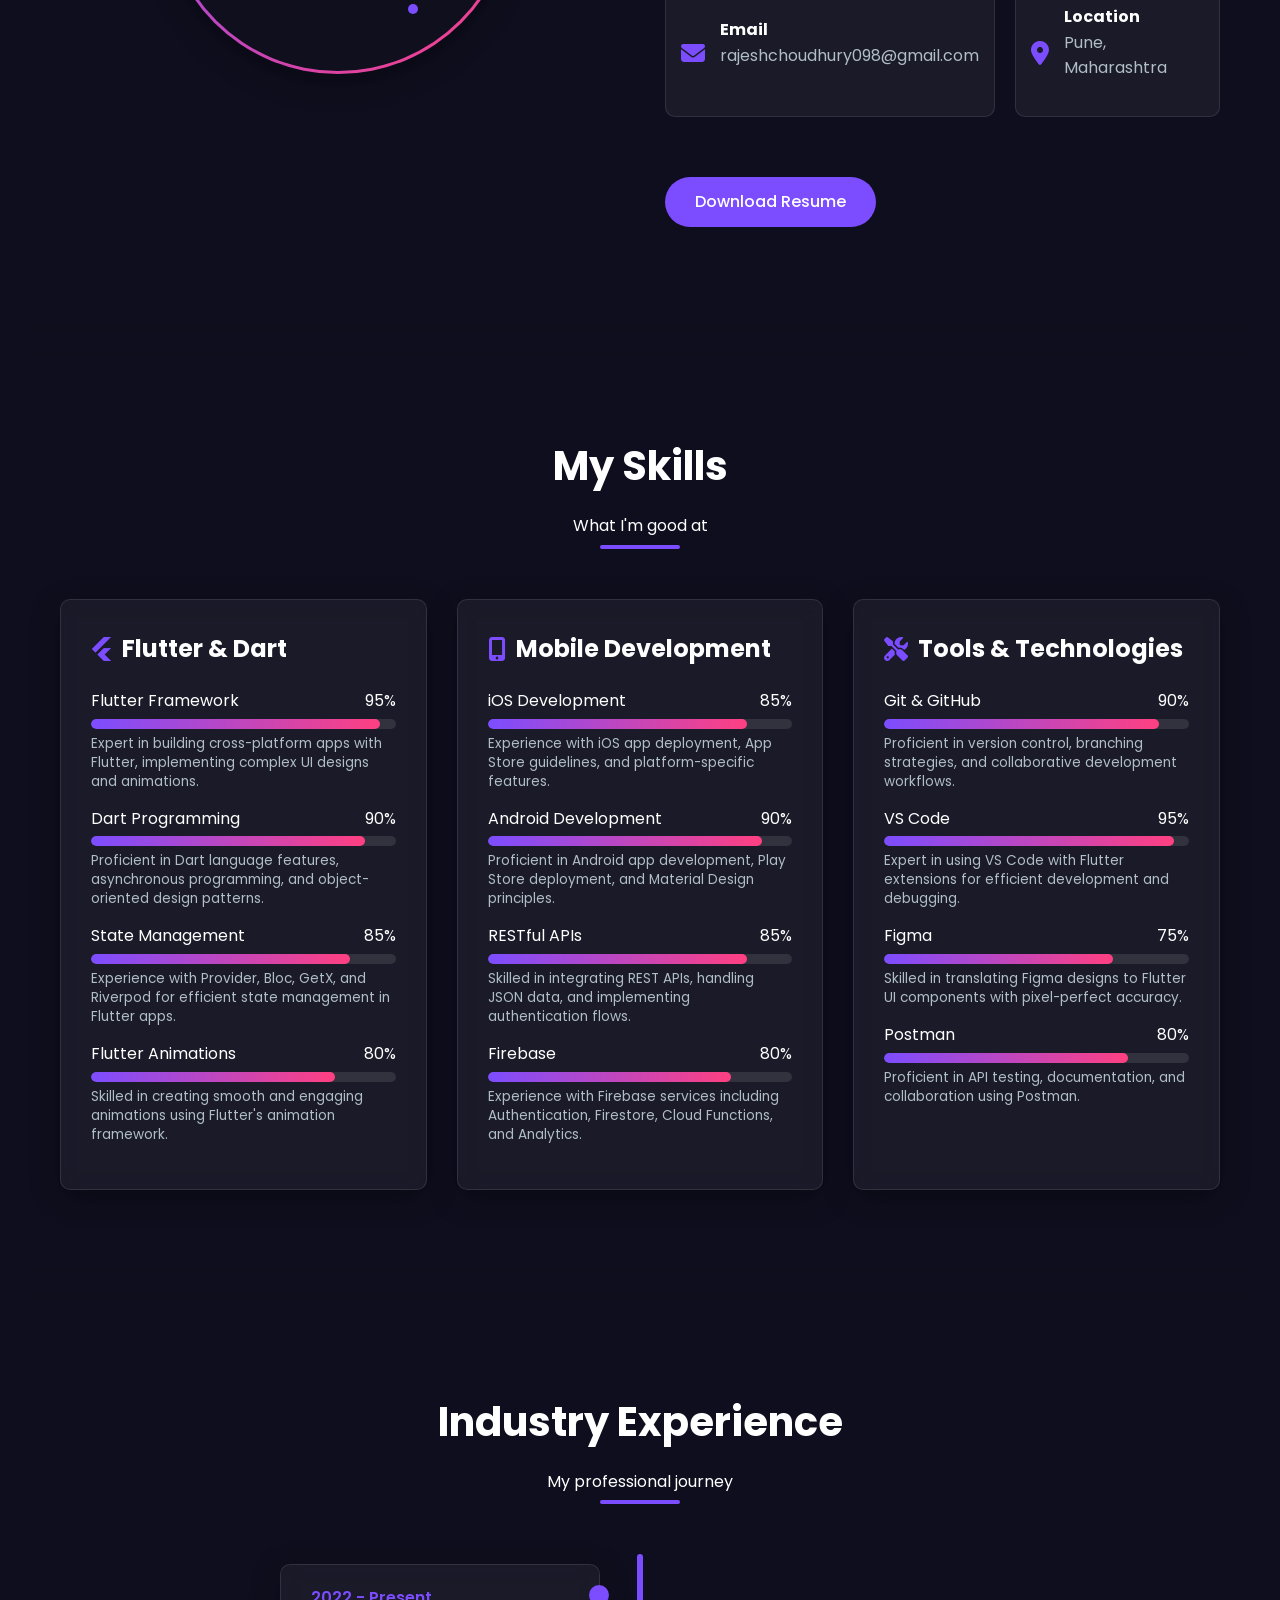
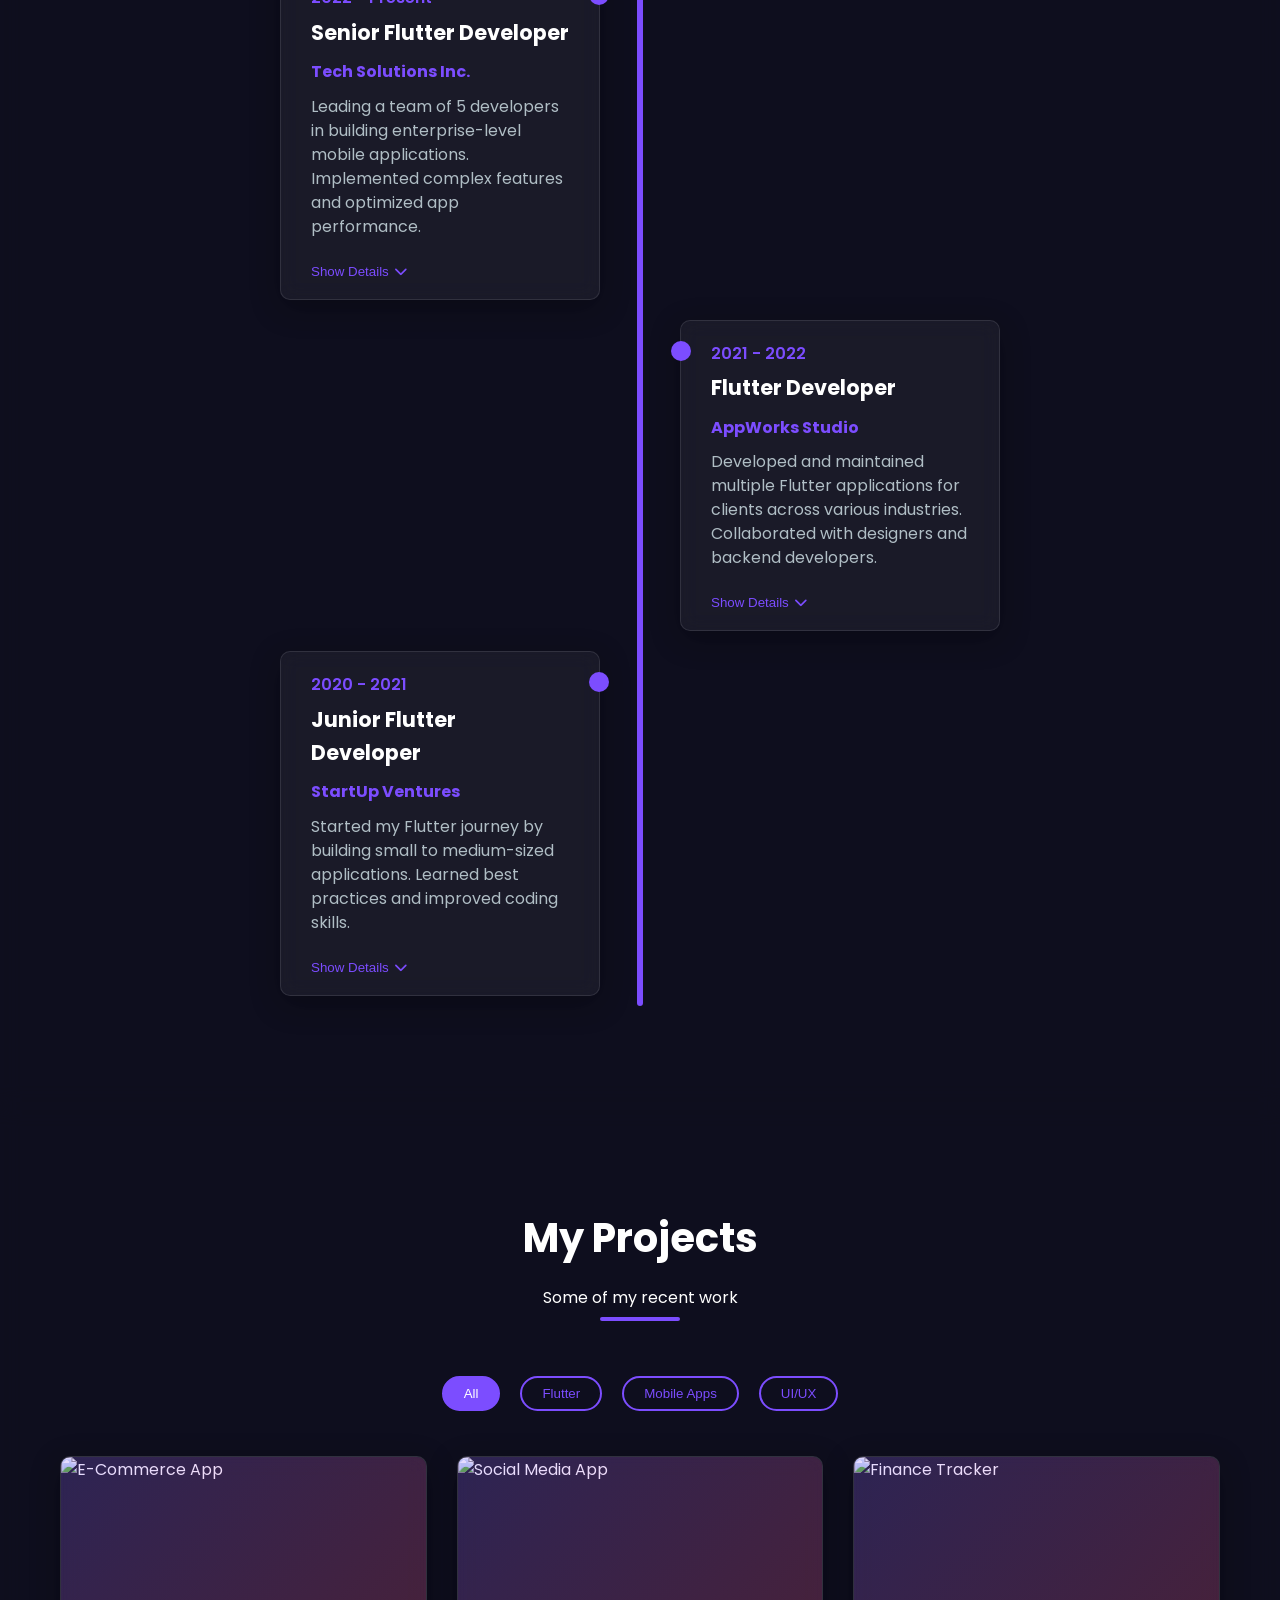
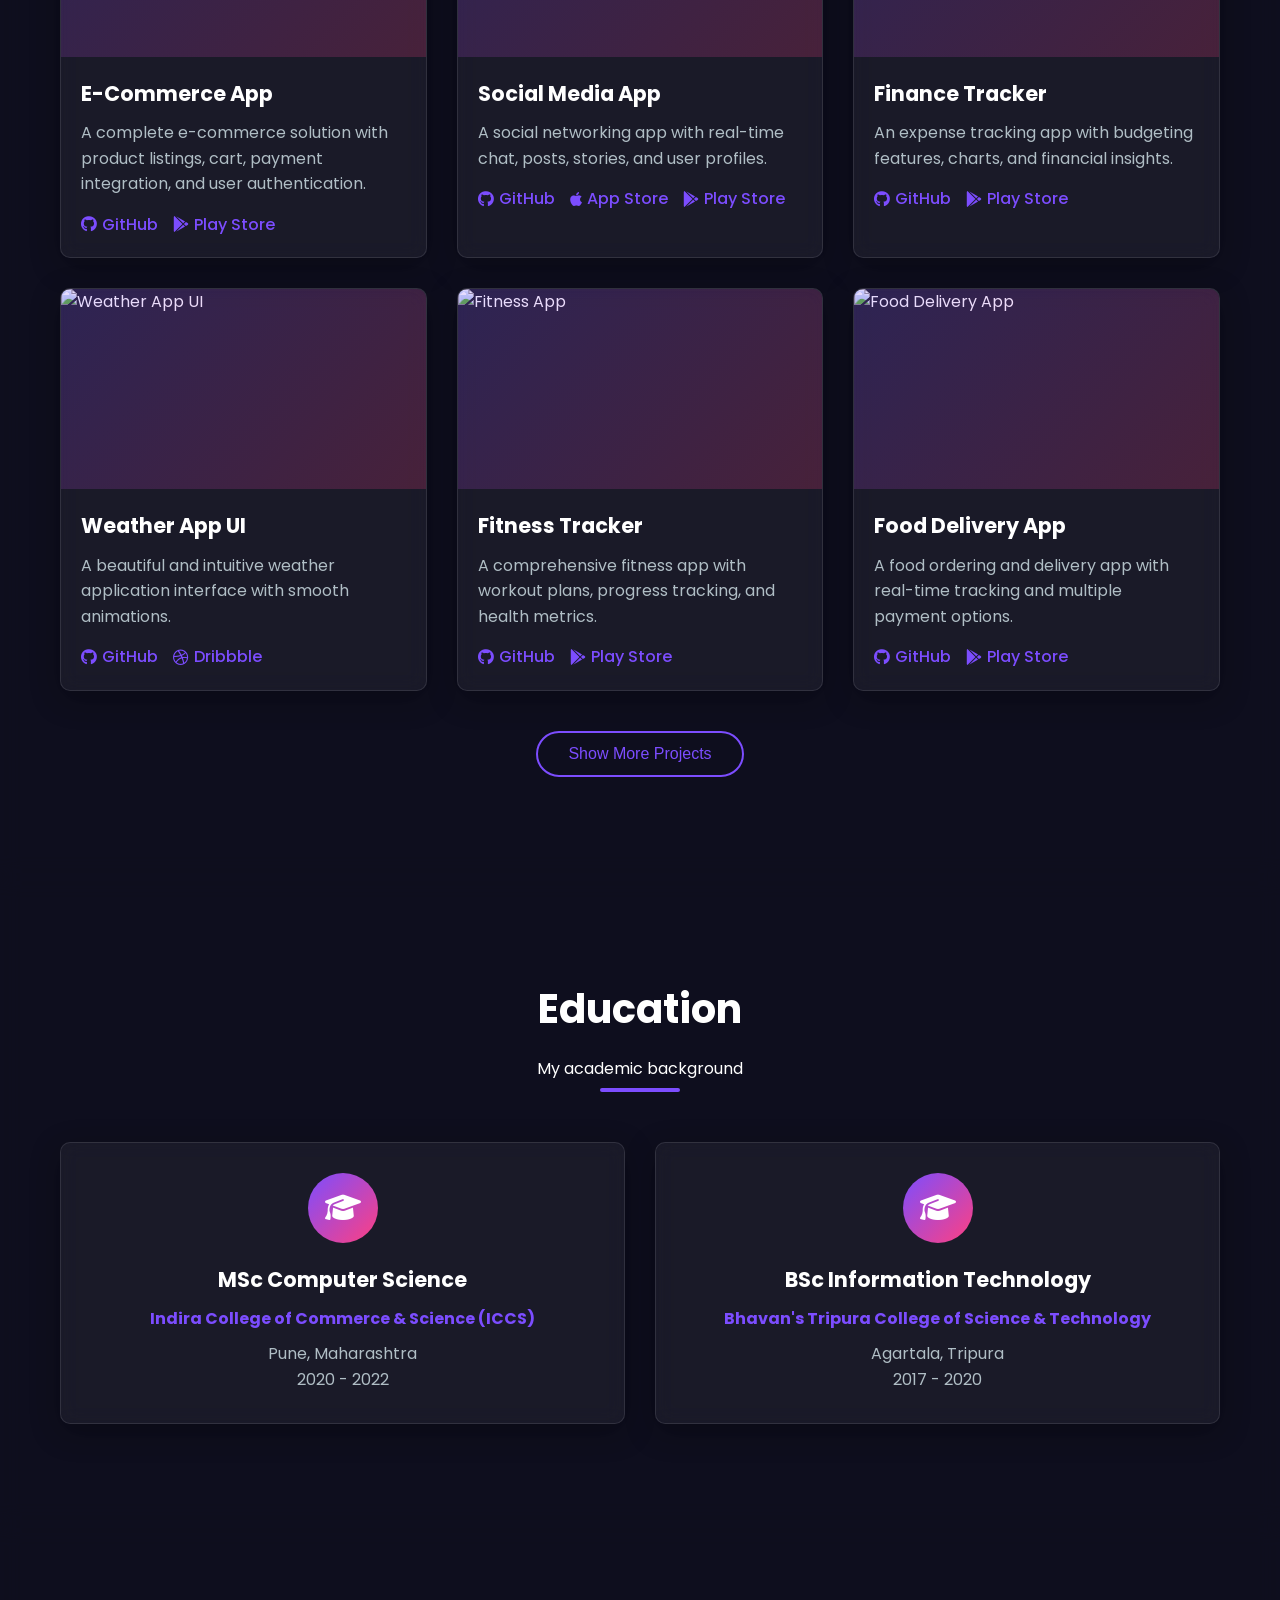
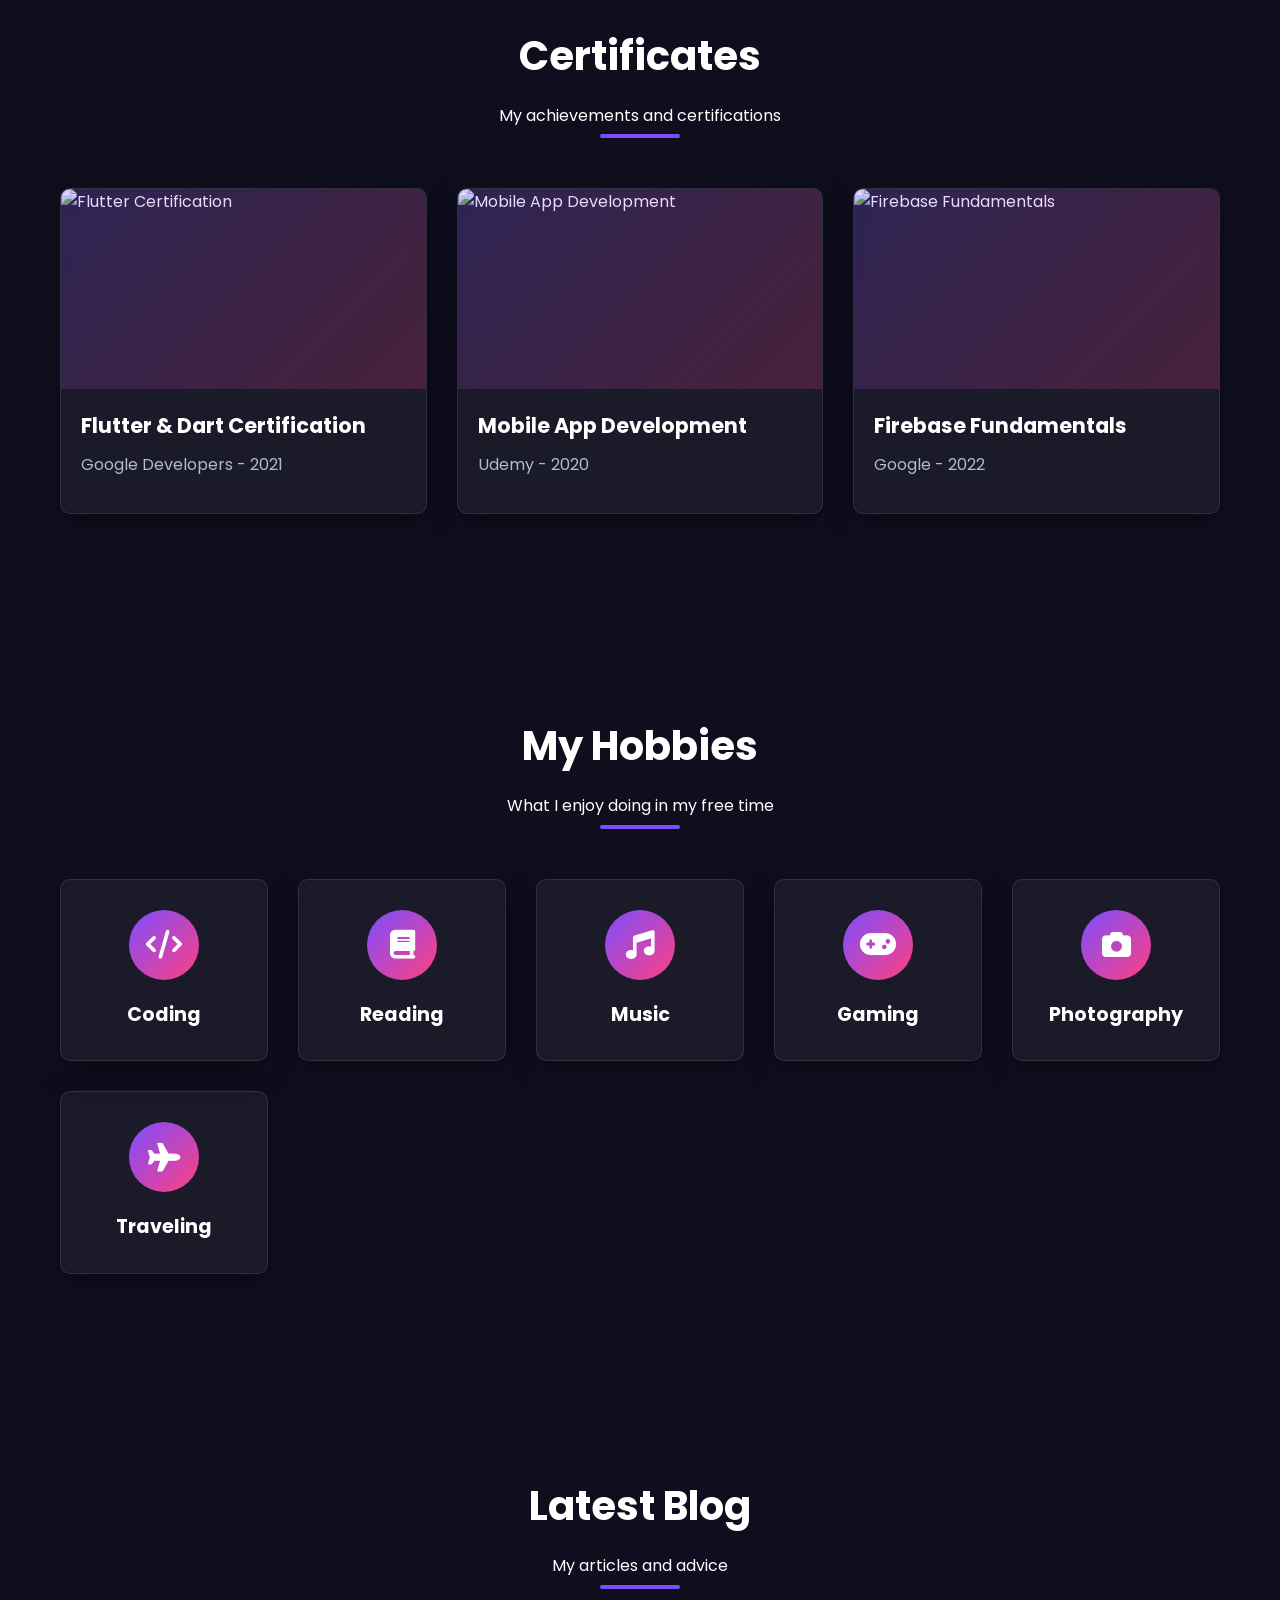
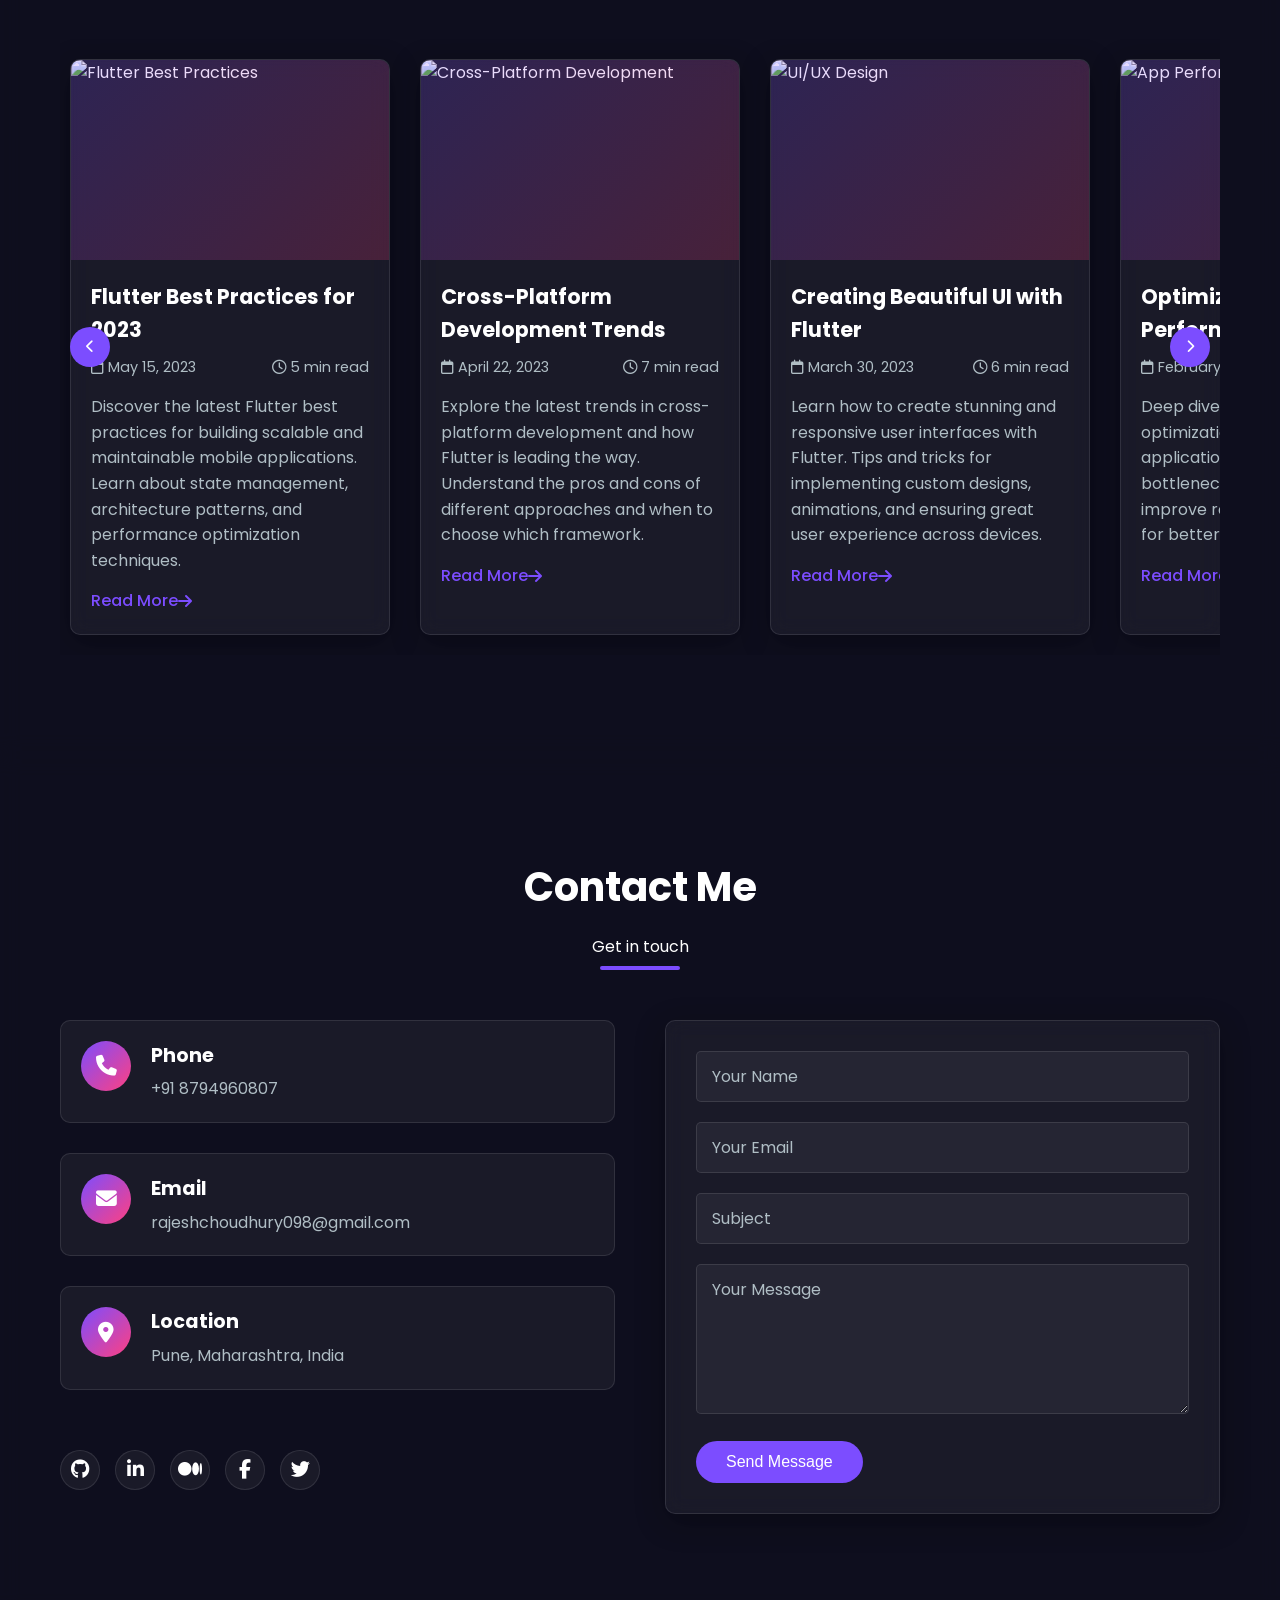
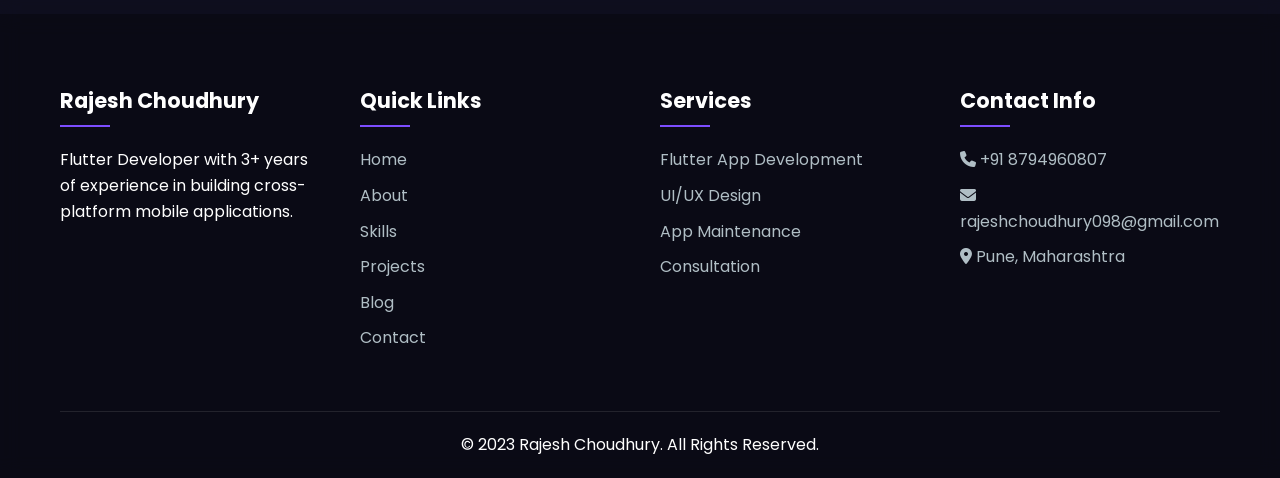
==== commit 8e3326e2: "Updated portfolio" ====
--- a/index.html
+++ b/index.html
@@ -7,878 +7,31 @@
     <link rel="stylesheet" href="https://cdnjs.cloudflare.com/ajax/libs/font-awesome/6.4.0/css/all.min.css">
     <link href="https://fonts.googleapis.com/css2?family=Poppins:wght@300;400;500;600;700&display=swap" rel="stylesheet">
     <link rel="stylesheet" href="css/style.css">
-<!-- ▼▼▼ ADD THIS LINE - CRITICAL FOR EMAILJS ▼▼▼ -->
-    <script type="text/javascript" src="https://cdn.jsdelivr.net/npm/@emailjs/browser@3/dist/email.min.js"></script></head>
+    <script type="text/javascript" src="https://cdn.jsdelivr.net/npm/@emailjs/browser@3/dist/email.min.js"></script>
+</head>
 <body>
-    <!-- Enhanced Professional Background Animations -->
-    <div class="bg-animation">
-        <div class="gradient-mesh"></div>
-        <div class="floating-shapes">
-            <div class="shape shape-1"></div>
-            <div class="shape shape-2"></div>
-            <div class="shape shape-3"></div>
-            <div class="shape shape-4"></div>
-            <div class="shape shape-5"></div>
-        </div>
-        <div class="grid-pattern"></div>
-        <div class="particles-container">
-            <div class="particle"></div>
-            <div class="particle"></div>
-            <div class="particle"></div>
-            <div class="particle"></div>
-            <div class="particle"></div>
-        </div>
-        <div class="floating-cubes">
-            <div class="cube"></div>
-            <div class="cube"></div>
-            <div class="cube"></div>
-            <div class="cube"></div>
-            <div class="cube"></div>
-            <div class="cube"></div>
-        </div>
-        <div class="floating-lines">
-            <div class="line"></div>
-            <div class="line"></div>
-            <div class="line"></div>
-            <div class="line"></div>
-        </div>
+    <div id="app">
+        <!-- Components will be loaded here -->
+        <div id="header"></div>
+        <div id="hero"></div>
+        <div id="about"></div>
+        <div id="skills"></div>
+        <div id="experience"></div>
+        <div id="projects"></div>
+        <div id="education"></div>
+        <div id="certificates"></div>
+        <div id="hobbies"></div>
+        <div id="blog"></div>
+        <div id="contact"></div>
+        <div id="footer"></div>
     </div>
-
-    <!-- Loading Screen -->
-    <div class="loading-screen">
-        <div class="loader"></div>
-        <div class="loading-text">LOADING PORTFOLIO</div>
-    </div>
-
-    <!-- WhatsApp & Telegram Chat Buttons -->
-    <div class="chat-buttons">
-        <a href="https://wa.me/919900990099?text=Hi%20Rajesh,%20I%20saw%20your%20portfolio%20and%20would%20like%20to%20connect%20with%20you." class="chat-btn whatsapp-btn" target="_blank">
-            <i class="fab fa-whatsapp"></i>
-            <span class="chat-tooltip">Chat on WhatsApp</span>
-        </a>
-        <a href="https://t.me/rajeshchoudhury" class="chat-btn telegram-btn" target="_blank">
-            <i class="fab fa-telegram-plane"></i>
-            <span class="chat-tooltip">Chat on Telegram</span>
-        </a>
-    </div>
-
-    <!-- Header -->
-    <header>
-        <div class="container">
-            <nav class="navbar">
-                <div class="logo-container">
-                    <a href="#" class="logo">Rajesh<span>.</span></a>
-                    <div class="social-logos">
-                        <a href="https://www.linkedin.com/in/rajesh-choudhury-6071431ab/" class="social-logo" target="_blank" title="LinkedIn">
-                            <i class="fab fa-linkedin-in"></i>
-                        </a>
-                        <a href="https://medium.com/@rajeshchoudhury098/list/reading-list" class="social-logo" target="_blank" title="Medium">
-                            <i class="fab fa-medium"></i>
-                        </a>
-                    </div>
-                </div>
-                <ul class="nav-links">
-                    <li><a href="#home">Home</a></li>
-                    <li><a href="#about">About</a></li>
-                    <li><a href="#skills">Skills</a></li>
-                    <li><a href="#experience">Experience</a></li>
-                    <li><a href="#projects">Projects</a></li>
-                    <li><a href="#education">Education</a></li>
-                    <li><a href="#certificates">Certificates</a></li>
-                    <li><a href="#hobbies">Hobbies</a></li>
-                    <li><a href="#blog">Blog</a></li>
-                    <li><a href="#contact">Contact</a></li>
-                </ul>
-                <div class="hamburger">
-                    <div></div>
-                    <div></div>
-                    <div></div>
-                </div>
-            </nav>
-        </div>
-    </header>
-
-    <!-- Hero Section -->
-    <section class="hero" id="home">
-        <div class="container">
-            <div class="hero-container">
-                <div class="hero-content">
-                    <h1>Hi, I'm Rajesh Choudhury</h1>
-                    <h2>Flutter Developer</h2>
-                    <p>With 3+ years of experience in building cross-platform mobile applications using Flutter and Dart. Passionate about creating beautiful, functional, and user-friendly apps.</p>
-                    <div class="hero-btns">
-                        <a href="#projects" class="btn">View My Work</a>
-                        <a href="#contact" class="btn btn-outline">Contact Me</a>
-                    </div>
-                </div>
-                <div class="hero-image">
-                    <img src="https://images.unsplash.com/photo-1551650975-87deedd944c3?ixlib=rb-4.0.3&ixid=M3wxMjA3fDB8MHxwaG90by1wYWdlfHx8fGVufDB8fHx8fA%3D%3D&auto=format&fit=crop&w=1074&q=80" alt="Flutter Developer">
-                </div>
-            </div>
-        </div>
-    </section>
-
-    <!-- About Section -->
-    <section class="section about" id="about">
-        <div class="container">
-            <div class="section-title">
-                <h2>About Me</h2>
-                <p>Get to know me better</p>
-            </div>
-            <div class="about-content">
-                <div class="about-image">
-                    <div class="profile-container">
-                        <img src="https://images.unsplash.com/photo-1507003211169-0a1dd7228f2d?ixlib=rb-4.0.3&ixid=M3wxMjA3fDB8MHxwaG90by1wYWdlfHx8fGVufDB8fHx8fA%3D%3D&auto=format&fit=crop&w=687&q=80" alt="Rajesh Choudhury" class="profile-image">
-                        <div class="floating-dots">
-                            <div class="dot"></div>
-                            <div class="dot"></div>
-                            <div class="dot"></div>
-                            <div class="dot"></div>
-                            <div class="dot"></div>
-                        </div>
-                    </div>
-                </div>
-                <div class="about-text">
-                    <h3>Who am I?</h3>
-                    <p>I'm a passionate Flutter developer with over 3 years of experience in mobile app development. I specialize in creating cross-platform applications that provide seamless user experiences on both iOS and Android.</p>
-                    <p>My journey in Flutter development started in 2020, and since then I've worked on various projects ranging from e-commerce apps to social media platforms and productivity tools.</p>
-                    <div class="about-details">
-                        <div class="detail-item">
-                            <i class="fas fa-user"></i>
-                            <div>
-                                <h4>Name</h4>
-                                <p>Rajesh Choudhury</p>
-                            </div>
-                        </div>
-                        <div class="detail-item">
-                            <i class="fas fa-phone"></i>
-                            <div>
-                                <h4>Phone</h4>
-                                <p>+91 8794960807</p>
-                            </div>
-                        </div>
-                        <div class="detail-item">
-                            <i class="fas fa-envelope"></i>
-                            <div>
-                                <h4>Email</h4>
-                                <p>rajeshchoudhury098@gmail.com</p>
-                            </div>
-                        </div>
-                        <div class="detail-item">
-                            <i class="fas fa-map-marker-alt"></i>
-                            <div>
-                                <h4>Location</h4>
-                                <p>Pune, Maharashtra</p>
-                            </div>
-                        </div>
-                    </div>
-                    <a href="https://drive.google.com/file/d/1TfHic-nlRVXO1LTSUlRk3zsoCZNX3rRA/view?usp=drive_link" class="btn download-btn" download>Download Resume</a>
-                </div>
-            </div>
-        </div>
-    </section>
-
-    <!-- Skills Section -->
-    <section class="section skills" id="skills">
-        <div class="container">
-            <div class="section-title">
-                <h2>My Skills</h2>
-                <p>What I'm good at</p>
-            </div>
-            <div class="skills-container">
-                <div class="skill-category">
-                    <h3><i class="fab fa-flutter"></i> Flutter & Dart</h3>
-                    <div class="skill-item">
-                        <div class="skill-info">
-                            <span>Flutter Framework</span>
-                            <span>95%</span>
-                        </div>
-                        <div class="skill-bar">
-                            <div class="skill-progress" style="width: 95%"></div>
-                        </div>
-                        <div class="skill-description">Expert in building cross-platform apps with Flutter, implementing complex UI designs and animations.</div>
-                    </div>
-                    <div class="skill-item">
-                        <div class="skill-info">
-                            <span>Dart Programming</span>
-                            <span>90%</span>
-                        </div>
-                        <div class="skill-bar">
-                            <div class="skill-progress" style="width: 90%"></div>
-                        </div>
-                        <div class="skill-description">Proficient in Dart language features, asynchronous programming, and object-oriented design patterns.</div>
-                    </div>
-                    <div class="skill-item">
-                        <div class="skill-info">
-                            <span>State Management</span>
-                            <span>85%</span>
-                        </div>
-                        <div class="skill-bar">
-                            <div class="skill-progress" style="width: 85%"></div>
-                        </div>
-                        <div class="skill-description">Experience with Provider, Bloc, GetX, and Riverpod for efficient state management in Flutter apps.</div>
-                    </div>
-                    <div class="skill-item">
-                        <div class="skill-info">
-                            <span>Flutter Animations</span>
-                            <span>80%</span>
-                        </div>
-                        <div class="skill-bar">
-                            <div class="skill-progress" style="width: 80%"></div>
-                        </div>
-                        <div class="skill-description">Skilled in creating smooth and engaging animations using Flutter's animation framework.</div>
-                    </div>
-                </div>
-                <div class="skill-category">
-                    <h3><i class="fas fa-mobile-alt"></i> Mobile Development</h3>
-                    <div class="skill-item">
-                        <div class="skill-info">
-                            <span>iOS Development</span>
-                            <span>85%</span>
-                        </div>
-                        <div class="skill-bar">
-                            <div class="skill-progress" style="width: 85%"></div>
-                        </div>
-                        <div class="skill-description">Experience with iOS app deployment, App Store guidelines, and platform-specific features.</div>
-                    </div>
-                    <div class="skill-item">
-                        <div class="skill-info">
-                            <span>Android Development</span>
-                            <span>90%</span>
-                        </div>
-                        <div class="skill-bar">
-                            <div class="skill-progress" style="width: 90%"></div>
-                        </div>
-                        <div class="skill-description">Proficient in Android app development, Play Store deployment, and Material Design principles.</div>
-                    </div>
-                    <div class="skill-item">
-                        <div class="skill-info">
-                            <span>RESTful APIs</span>
-                            <span>85%</span>
-                        </div>
-                        <div class="skill-bar">
-                            <div class="skill-progress" style="width: 85%"></div>
-                        </div>
-                        <div class="skill-description">Skilled in integrating REST APIs, handling JSON data, and implementing authentication flows.</div>
-                    </div>
-                    <div class="skill-item">
-                        <div class="skill-info">
-                            <span>Firebase</span>
-                            <span>80%</span>
-                        </div>
-                        <div class="skill-bar">
-                            <div class="skill-progress" style="width: 80%"></div>
-                        </div>
-                        <div class="skill-description">Experience with Firebase services including Authentication, Firestore, Cloud Functions, and Analytics.</div>
-                    </div>
-                </div>
-                <div class="skill-category">
-                    <h3><i class="fas fa-tools"></i> Tools & Technologies</h3>
-                    <div class="skill-item">
-                        <div class="skill-info">
-                            <span>Git & GitHub</span>
-                            <span>90%</span>
-                        </div>
-                        <div class="skill-bar">
-                            <div class="skill-progress" style="width: 90%"></div>
-                        </div>
-                        <div class="skill-description">Proficient in version control, branching strategies, and collaborative development workflows.</div>
-                    </div>
-                    <div class="skill-item">
-                        <div class="skill-info">
-                            <span>VS Code</span>
-                            <span>95%</span>
-                        </div>
-                        <div class="skill-bar">
-                            <div class="skill-progress" style="width: 95%"></div>
-                        </div>
-                        <div class="skill-description">Expert in using VS Code with Flutter extensions for efficient development and debugging.</div>
-                    </div>
-                    <div class="skill-item">
-                        <div class="skill-info">
-                            <span>Figma</span>
-                            <span>75%</span>
-                        </div>
-                        <div class="skill-bar">
-                            <div class="skill-progress" style="width: 75%"></div>
-                        </div>
-                        <div class="skill-description">Skilled in translating Figma designs to Flutter UI components with pixel-perfect accuracy.</div>
-                    </div>
-                    <div class="skill-item">
-                        <div class="skill-info">
-                            <span>Postman</span>
-                            <span>80%</span>
-                        </div>
-                        <div class="skill-bar">
-                            <div class="skill-progress" style="width: 80%"></div>
-                        </div>
-                        <div class="skill-description">Proficient in API testing, documentation, and collaboration using Postman.</div>
-                    </div>
-                </div>
-            </div>
-        </div>
-    </section>
-
-    <!-- Experience Section -->
-    <section class="section experience" id="experience">
-        <div class="container">
-            <div class="section-title">
-                <h2>Industry Experience</h2>
-                <p>My professional journey</p>
-            </div>
-            <div class="timeline">
-                <div class="timeline-item">
-                    <div class="timeline-content">
-                        <div class="timeline-date">2022 - Present</div>
-                        <h3>Senior Flutter Developer</h3>
-                        <h4>Tech Solutions Inc.</h4>
-                        <div class="experience-summary">
-                            Leading a team of 5 developers in building enterprise-level mobile applications. Implemented complex features and optimized app performance.
-                        </div>
-                        <div class="experience-details">
-                            <p>• Led development of 3 major Flutter applications with 50,000+ users</p>
-                            <p>• Implemented CI/CD pipelines reducing deployment time by 40%</p>
-                            <p>• Mentored junior developers and conducted code reviews</p>
-                            <p>• Integrated advanced features like real-time chat, payment gateways, and push notifications</p>
-                            <p>• Improved app performance by 30% through code optimization and caching strategies</p>
-                        </div>
-                        <button class="show-more-btn">
-                            <span>Show Details</span>
-                            <i class="fas fa-chevron-down"></i>
-                        </button>
-                    </div>
-                </div>
-                <div class="timeline-item">
-                    <div class="timeline-content">
-                        <div class="timeline-date">2021 - 2022</div>
-                        <h3>Flutter Developer</h3>
-                        <h4>AppWorks Studio</h4>
-                        <div class="experience-summary">
-                            Developed and maintained multiple Flutter applications for clients across various industries. Collaborated with designers and backend developers.
-                        </div>
-                        <div class="experience-details">
-                            <p>• Developed 8+ Flutter applications for clients in e-commerce, healthcare, and education sectors</p>
-                            <p>• Implemented custom UI components and animations for enhanced user experience</p>
-                            <p>• Integrated REST APIs and third-party services including Firebase, Stripe, and Google Maps</p>
-                            <p>• Collaborated with UI/UX designers to implement pixel-perfect designs</p>
-                            <p>• Participated in agile development processes with bi-weekly sprints</p>
-                        </div>
-                        <button class="show-more-btn">
-                            <span>Show Details</span>
-                            <i class="fas fa-chevron-down"></i>
-                        </button>
-                    </div>
-                </div>
-                <div class="timeline-item">
-                    <div class="timeline-content">
-                        <div class="timeline-date">2020 - 2021</div>
-                        <h3>Junior Flutter Developer</h3>
-                        <h4>StartUp Ventures</h4>
-                        <div class="experience-summary">
-                            Started my Flutter journey by building small to medium-sized applications. Learned best practices and improved coding skills.
-                        </div>
-                        <div class="experience-details">
-                            <p>• Developed 5+ Flutter applications from concept to deployment</p>
-                            <p>• Learned and implemented state management solutions like Provider and Bloc</p>
-                            <p>• Gained experience in app publishing for both iOS App Store and Google Play Store</p>
-                            <p>• Participated in code reviews and learned industry best practices</p>
-                            <p>• Built foundational knowledge in mobile app architecture and design patterns</p>
-                        </div>
-                        <button class="show-more-btn">
-                            <span>Show Details</span>
-                            <i class="fas fa-chevron-down"></i>
-                        </button>
-                    </div>
-                </div>
-            </div>
-        </div>
-    </section>
-
-    <!-- Projects Section -->
-    <section class="section projects" id="projects">
-        <div class="container">
-            <div class="section-title">
-                <h2>My Projects</h2>
-                <p>Some of my recent work</p>
-            </div>
-            <div class="projects-filter">
-                <button class="filter-btn active" data-filter="all">All</button>
-                <button class="filter-btn" data-filter="flutter">Flutter</button>
-                <button class="filter-btn" data-filter="mobile">Mobile Apps</button>
-                <button class="filter-btn" data-filter="ui">UI/UX</button>
-            </div>
-            <div class="projects-grid">
-                <!-- First 6 projects (visible by default) -->
-                <div class="project-card" data-category="flutter mobile">
-                    <div class="project-image">
-                        <img src="https://images.unsplash.com/photo-1551650975-87deedd944c3?ixlib=rb-4.0.3&ixid=M3wxMjA3fDB8MHxwaG90by1wYWdlfHx8fGVufDB8fHx8fA%3D%3D&auto=format&fit=crop&w=1074&q=80" alt="E-Commerce App">
-                    </div>
-                    <div class="project-content">
-                        <h3>E-Commerce App</h3>
-                        <p>A complete e-commerce solution with product listings, cart, payment integration, and user authentication.</p>
-                        <div class="project-links">
-                            <a href="#" class="project-link"><i class="fab fa-github"></i> GitHub</a>
-                            <a href="#" class="project-link"><i class="fab fa-google-play"></i> Play Store</a>
-                        </div>
-                    </div>
-                </div>
-                <div class="project-card" data-category="flutter mobile">
-                    <div class="project-image">
-                        <img src="https://images.unsplash.com/photo-1611162617474-5b21e879e113?ixlib=rb-4.0.3&ixid=M3wxMjA3fDB8MHxwaG90by1wYWdlfHx8fGVufDB8fHx8fA%3D%3D&auto=format&fit=crop&w=1074&q=80" alt="Social Media App">
-                    </div>
-                    <div class="project-content">
-                        <h3>Social Media App</h3>
-                        <p>A social networking app with real-time chat, posts, stories, and user profiles.</p>
-                        <div class="project-links">
-                            <a href="#" class="project-link"><i class="fab fa-github"></i> GitHub</a>
-                            <a href="#" class="project-link"><i class="fab fa-apple"></i> App Store</a>
-                            <a href="#" class="project-link"><i class="fab fa-google-play"></i> Play Store</a>
-                        </div>
-                    </div>
-                </div>
-                <div class="project-card" data-category="flutter mobile">
-                    <div class="project-image">
-                        <img src="https://images.unsplash.com/photo-1551288049-bebda4e38f71?ixlib=rb-4.0.3&ixid=M3wxMjA3fDB8MHxwaG90by1wYWdlfHx8fGVufDB8fHx8fA%3D%3D&auto=format&fit=crop&w=1170&q=80" alt="Finance Tracker">
-                    </div>
-                    <div class="project-content">
-                        <h3>Finance Tracker</h3>
-                        <p>An expense tracking app with budgeting features, charts, and financial insights.</p>
-                        <div class="project-links">
-                            <a href="#" class="project-link"><i class="fab fa-github"></i> GitHub</a>
-                            <a href="#" class="project-link"><i class="fab fa-google-play"></i> Play Store</a>
-                        </div>
-                    </div>
-                </div>
-                <div class="project-card" data-category="ui">
-                    <div class="project-image">
-                        <img src="https://images.unsplash.com/photo-1506905925346-21bda4d32df4?ixlib=rb-4.0.3&ixid=M3wxMjA3fDB8MHxwaG90by1wYWdlfHx8fGVufDB8fHx8fA%3D%3D&auto=format&fit=crop&w=1170&q=80" alt="Weather App UI">
-                    </div>
-                    <div class="project-content">
-                        <h3>Weather App UI</h3>
-                        <p>A beautiful and intuitive weather application interface with smooth animations.</p>
-                        <div class="project-links">
-                            <a href="#" class="project-link"><i class="fab fa-github"></i> GitHub</a>
-                            <a href="#" class="project-link"><i class="fab fa-dribbble"></i> Dribbble</a>
-                        </div>
-                    </div>
-                </div>
-                <div class="project-card" data-category="flutter mobile">
-                    <div class="project-image">
-                        <img src="https://images.unsplash.com/photo-1563013544-824ae1b704d3?ixlib=rb-4.0.3&ixid=M3wxMjA3fDB8MHxwaG90by1wYWdlfHx8fGVufDB8fHx8fA%3D%3D&auto=format&fit=crop&w=1170&q=80" alt="Fitness App">
-                    </div>
-                    <div class="project-content">
-                        <h3>Fitness Tracker</h3>
-                        <p>A comprehensive fitness app with workout plans, progress tracking, and health metrics.</p>
-                        <div class="project-links">
-                            <a href="#" class="project-link"><i class="fab fa-github"></i> GitHub</a>
-                            <a href="#" class="project-link"><i class="fab fa-google-play"></i> Play Store</a>
-                        </div>
-                    </div>
-                </div>
-                <div class="project-card" data-category="flutter mobile">
-                    <div class="project-image">
-                        <img src="https://images.unsplash.com/photo-1551288049-bebda4e38f71?ixlib=rb-4.0.3&ixid=M3wxMjA3fDB8MHxwaG90by1wYWdlfHx8fGVufDB8fHx8fA%3D%3D&auto=format&fit=crop&w=1170&q=80" alt="Food Delivery App">
-                    </div>
-                    <div class="project-content">
-                        <h3>Food Delivery App</h3>
-                        <p>A food ordering and delivery app with real-time tracking and multiple payment options.</p>
-                        <div class="project-links">
-                            <a href="#" class="project-link"><i class="fab fa-github"></i> GitHub</a>
-                            <a href="#" class="project-link"><i class="fab fa-google-play"></i> Play Store</a>
-                        </div>
-                    </div>
-                </div>
-                
-                <!-- Additional 4 projects (hidden by default) -->
-                <div class="project-card hidden" data-category="flutter mobile">
-                    <div class="project-image">
-                        <img src="https://images.unsplash.com/photo-1551650975-87deedd944c3?ixlib=rb-4.0.3&ixid=M3wxMjA3fDB8MHxwaG90by1wYWdlfHx8fGVufDB8fHx8fA%3D%3D&auto=format&fit=crop&w=1074&q=80" alt="Travel Booking App">
-                    </div>
-                    <div class="project-content">
-                        <h3>Travel Booking App</h3>
-                        <p>A travel app for booking flights, hotels, and activities with integrated maps and reviews.</p>
-                        <div class="project-links">
-                            <a href="#" class="project-link"><i class="fab fa-github"></i> GitHub</a>
-                            <a href="#" class="project-link"><i class="fab fa-google-play"></i> Play Store</a>
-                        </div>
-                    </div>
-                </div>
-                <div class="project-card hidden" data-category="ui">
-                    <div class="project-image">
-                        <img src="https://images.unsplash.com/photo-1611162617474-5b21e879e113?ixlib=rb-4.0.3&ixid=M3wxMjA3fDB8MHxwaG90by1wYWdlfHx8fGVufDB8fHx8fA%3D%3D&auto=format&fit=crop&w=1074&q=80" alt="Music Player UI">
-                    </div>
-                    <div class="project-content">
-                        <h3>Music Player UI</h3>
-                        <p>A sleek music player interface with custom controls, playlists, and visualizations.</p>
-                        <div class="project-links">
-                            <a href="#" class="project-link"><i class="fab fa-github"></i> GitHub</a>
-                            <a href="#" class="project-link"><i class="fab fa-dribbble"></i> Dribbble</a>
-                        </div>
-                    </div>
-                </div>
-                <div class="project-card hidden" data-category="flutter mobile">
-                    <div class="project-image">
-                        <img src="https://images.unsplash.com/photo-1551288049-bebda4e38f71?ixlib=rb-4.0.3&ixid=M3wxMjA3fDB8MHxwaG90by1wYWdlfHx8fGVufDB8fHx8fA%3D%3D&auto=format&fit=crop&w=1170&q=80" alt="Task Manager">
-                    </div>
-                    <div class="project-content">
-                        <h3>Task Manager</h3>
-                        <p>A productivity app for managing tasks, setting reminders, and tracking progress.</p>
-                        <div class="project-links">
-                            <a href="#" class="project-link"><i class="fab fa-github"></i> GitHub</a>
-                            <a href="#" class="project-link"><i class="fab fa-google-play"></i> Play Store</a>
-                        </div>
-                    </div>
-                </div>
-                <div class="project-card hidden" data-category="flutter mobile">
-                    <div class="project-image">
-                        <img src="https://images.unsplash.com/photo-1506905925346-21bda4d32df4?ixlib=rb-4.0.3&ixid=M3wxMjA3fDB8MHxwaG90by1wYWdlfHx8fGVufDB8fHx8fA%3D%3D&auto=format&fit=crop&w=1170&q=80" alt="Learning Platform">
-                    </div>
-                    <div class="project-content">
-                        <h3>Learning Platform</h3>
-                        <p>An educational app with courses, quizzes, and progress tracking for online learning.</p>
-                        <div class="project-links">
-                            <a href="#" class="project-link"><i class="fab fa-github"></i> GitHub</a>
-                            <a href="#" class="project-link"><i class="fab fa-google-play"></i> Play Store</a>
-                        </div>
-                    </div>
-                </div>
-            </div>
-            <div class="show-more-projects">
-                <button class="btn btn-outline" id="showMoreBtn">Show More Projects</button>
-            </div>
-        </div>
-    </section>
-
-    <!-- Education Section -->
-    <section class="section education" id="education">
-        <div class="container">
-            <div class="section-title">
-                <h2>Education</h2>
-                <p>My academic background</p>
-            </div>
-            <div class="education-container">
-                <div class="education-item">
-                    <div class="education-icon">
-                        <i class="fas fa-graduation-cap"></i>
-                    </div>
-                    <h3>MSc Computer Science</h3>
-                    <h4>Indira College of Commerce & Science (ICCS)</h4>
-                    <p>Pune, Maharashtra</p>
-                    <p>2020 - 2022</p>
-                </div>
-                <div class="education-item">
-                    <div class="education-icon">
-                        <i class="fas fa-graduation-cap"></i>
-                    </div>
-                    <h3>BSc Information Technology</h3>
-                    <h4>Bhavan's Tripura College of Science & Technology</h4>
-                    <p>Agartala, Tripura</p>
-                    <p>2017 - 2020</p>
-                </div>
-            </div>
-        </div>
-    </section>
-
-    <!-- Certificates Section -->
-    <section class="section certificates" id="certificates">
-        <div class="container">
-            <div class="section-title">
-                <h2>Certificates</h2>
-                <p>My achievements and certifications</p>
-            </div>
-            <div class="certificates-container">
-                <div class="certificate-card">
-                    <div class="certificate-image">
-                        <img src="https://images.unsplash.com/photo-1587440871875-191322ee64b0?ixlib=rb-4.0.3&ixid=M3wxMjA3fDB8MHxwaG90by1wYWdlfHx8fGVufDB8fHx8fA%3D%3D&auto=format&fit=crop&w=1171&q=80" alt="Flutter Certification">
-                    </div>
-                    <div class="certificate-content">
-                        <h3>Flutter & Dart Certification</h3>
-                        <p>Google Developers - 2021</p>
-                    </div>
-                </div>
-                <div class="certificate-card">
-                    <div class="certificate-image">
-                        <img src="https://images.unsplash.com/photo-1551288049-bebda4e38f71?ixlib=rb-4.0.3&ixid=M3wxMjA3fDB8MHxwaG90by1wYWdlfHx8fGVufDB8fHx8fA%3D%3D&auto=format&fit=crop&w=1170&q=80" alt="Mobile App Development">
-                    </div>
-                    <div class="certificate-content">
-                        <h3>Mobile App Development</h3>
-                        <p>Udemy - 2020</p>
-                    </div>
-                </div>
-                <div class="certificate-card">
-                    <div class="certificate-image">
-                        <img src="https://images.unsplash.com/photo-1551288049-bebda4e38f71?ixlib=rb-4.0.3&ixid=M3wxMjA3fDB8MHxwaG90by1wYWdlfHx8fGVufDB8fHx8fA%3D%3D&auto=format&fit=crop&w=1170&q=80" alt="Firebase Fundamentals">
-                    </div>
-                    <div class="certificate-content">
-                        <h3>Firebase Fundamentals</h3>
-                        <p>Google - 2022</p>
-                    </div>
-                </div>
-            </div>
-        </div>
-    </section>
-
-    <!-- Hobbies Section -->
-    <section class="section hobbies" id="hobbies">
-        <div class="container">
-            <div class="section-title">
-                <h2>My Hobbies</h2>
-                <p>What I enjoy doing in my free time</p>
-            </div>
-            <div class="hobbies-container">
-                <div class="hobby-item">
-                    <div class="hobby-icon">
-                        <i class="fas fa-code"></i>
-                    </div>
-                    <h3>Coding</h3>
-                </div>
-                <div class="hobby-item">
-                    <div class="hobby-icon">
-                        <i class="fas fa-book"></i>
-                    </div>
-                    <h3>Reading</h3>
-                </div>
-                <div class="hobby-item">
-                    <div class="hobby-icon">
-                        <i class="fas fa-music"></i>
-                    </div>
-                    <h3>Music</h3>
-                </div>
-                <div class="hobby-item">
-                    <div class="hobby-icon">
-                        <i class="fas fa-gamepad"></i>
-                    </div>
-                    <h3>Gaming</h3>
-                </div>
-                <div class="hobby-item">
-                    <div class="hobby-icon">
-                        <i class="fas fa-camera"></i>
-                    </div>
-                    <h3>Photography</h3>
-                </div>
-                <div class="hobby-item">
-                    <div class="hobby-icon">
-                        <i class="fas fa-plane"></i>
-                    </div>
-                    <h3>Traveling</h3>
-                </div>
-            </div>
-        </div>
-    </section>
-
-    <!-- Blog Section -->
-    <section class="section blog" id="blog">
-        <div class="container">
-            <div class="section-title">
-                <h2>Latest Blog</h2>
-                <p>My articles and advice</p>
-            </div>
-            <div class="blog-container">
-                <button class="scroll-btn scroll-left">
-                    <i class="fas fa-chevron-left"></i>
-                </button>
-                <div class="blog-scroll">
-                    <div class="blog-card">
-                        <div class="blog-image">
-                            <img src="https://images.unsplash.com/photo-1551650975-87deedd944c3?ixlib=rb-4.0.3&ixid=M3wxMjA3fDB8MHxwaG90by1wYWdlfHx8fGVufDB8fHx8fA%3D%3D&auto=format&fit=crop&w=1074&q=80" alt="Flutter Best Practices">
-                        </div>
-                        <div class="blog-content">
-                            <h3>Flutter Best Practices for 2023</h3>
-                            <div class="blog-meta">
-                                <span><i class="far fa-calendar"></i> May 15, 2023</span>
-                                <span><i class="far fa-clock"></i> 5 min read</span>
-                            </div>
-                            <p>Discover the latest Flutter best practices for building scalable and maintainable mobile applications. Learn about state management, architecture patterns, and performance optimization techniques.</p>
-                            <a href="#" class="blog-link">Read More <i class="fas fa-arrow-right"></i></a>
-                        </div>
-                    </div>
-                    <div class="blog-card">
-                        <div class="blog-image">
-                            <img src="https://images.unsplash.com/photo-1611162617474-5b21e879e113?ixlib=rb-4.0.3&ixid=M3wxMjA3fDB8MHxwaG90by1wYWdlfHx8fGVufDB8fHx8fA%3D%3D&auto=format&fit=crop&w=1074&q=80" alt="Cross-Platform Development">
-                        </div>
-                        <div class="blog-content">
-                            <h3>Cross-Platform Development Trends</h3>
-                            <div class="blog-meta">
-                                <span><i class="far fa-calendar"></i> April 22, 2023</span>
-                                <span><i class="far fa-clock"></i> 7 min read</span>
-                            </div>
-                            <p>Explore the latest trends in cross-platform development and how Flutter is leading the way. Understand the pros and cons of different approaches and when to choose which framework.</p>
-                            <a href="#" class="blog-link">Read More <i class="fas fa-arrow-right"></i></a>
-                        </div>
-                    </div>
-                    <div class="blog-card">
-                        <div class="blog-image">
-                            <img src="https://images.unsplash.com/photo-1551288049-bebda4e38f71?ixlib=rb-4.0.3&ixid=M3wxMjA3fDB8MHxwaG90by1wYWdlfHx8fGVufDB8fHx8fA%3D%3D&auto=format&fit=crop&w=1170&q=80" alt="UI/UX Design">
-                        </div>
-                        <div class="blog-content">
-                            <h3>Creating Beautiful UI with Flutter</h3>
-                            <div class="blog-meta">
-                                <span><i class="far fa-calendar"></i> March 30, 2023</span>
-                                <span><i class="far fa-clock"></i> 6 min read</span>
-                            </div>
-                            <p>Learn how to create stunning and responsive user interfaces with Flutter. Tips and tricks for implementing custom designs, animations, and ensuring great user experience across devices.</p>
-                            <a href="#" class="blog-link">Read More <i class="fas fa-arrow-right"></i></a>
-                        </div>
-                    </div>
-                    <div class="blog-card">
-                        <div class="blog-image">
-                            <img src="https://images.unsplash.com/photo-1506905925346-21bda4d32df4?ixlib=rb-4.0.3&ixid=M3wxMjA3fDB8MHxwaG90by1wYWdlfHx8fGVufDB8fHx8fA%3D%3D&auto=format&fit=crop&w=1170&q=80" alt="App Performance">
-                        </div>
-                        <div class="blog-content">
-                            <h3>Optimizing Flutter App Performance</h3>
-                            <div class="blog-meta">
-                                <span><i class="far fa-calendar"></i> February 18, 2023</span>
-                                <span><i class="far fa-clock"></i> 8 min read</span>
-                            </div>
-                            <p>Deep dive into performance optimization techniques for Flutter applications. Learn how to identify bottlenecks, reduce app size, and improve rendering performance for better user experience.</p>
-                            <a href="#" class="blog-link">Read More <i class="fas fa-arrow-right"></i></a>
-                        </div>
-                    </div>
-                    <div class="blog-card">
-                        <div class="blog-image">
-                            <img src="https://images.unsplash.com/photo-1563013544-824ae1b704d3?ixlib=rb-4.0.3&ixid=M3wxMjA3fDB8MHxwaG90by1wYWdlfHx8fGVufDB8fHx8fA%3D%3D&auto=format&fit=crop&w=1170&q=80" alt="Career Growth">
-                        </div>
-                        <div class="blog-content">
-                            <h3>Building a Career in Flutter Development</h3>
-                            <div class="blog-meta">
-                                <span><i class="far fa-calendar"></i> January 12, 2023</span>
-                                <span><i class="far fa-clock"></i> 10 min read</span>
-                            </div>
-                            <p>Guidance on building a successful career as a Flutter developer. From learning resources and portfolio building to job hunting and career advancement strategies.</p>
-                            <a href="#" class="blog-link">Read More <i class="fas fa-arrow-right"></i></a>
-                        </div>
-                    </div>
-                </div>
-                <button class="scroll-btn scroll-right">
-                    <i class="fas fa-chevron-right"></i>
-                </button>
-            </div>
-        </div>
-    </section>
-
-    <!-- Contact Section -->
-    <section class="section contact" id="contact">
-        <div class="container">
-            <div class="section-title">
-                <h2>Contact Me</h2>
-                <p>Get in touch</p>
-            </div>
-            <div class="contact-container">
-                <div class="contact-info">
-                    <div class="contact-item">
-                        <div class="contact-icon">
-                            <i class="fas fa-phone"></i>
-                        </div>
-                        <div class="contact-details">
-                            <h3>Phone</h3>
-                            <p>+91 8794960807</p>
-                        </div>
-                    </div>
-                    <div class="contact-item">
-                        <div class="contact-icon">
-                            <i class="fas fa-envelope"></i>
-                        </div>
-                        <div class="contact-details">
-                            <h3>Email</h3>
-                            <p>rajeshchoudhury098@gmail.com</p>
-                        </div>
-                    </div>
-                    <div class="contact-item">
-                        <div class="contact-icon">
-                            <i class="fas fa-map-marker-alt"></i>
-                        </div>
-                        <div class="contact-details">
-                            <h3>Location</h3>
-                            <p>Pune, Maharashtra, India</p>
-                        </div>
-                    </div>
-                    <div class="social-links">
-                        <a href="https://github.com/rajesh1998choudhury" class="social-link" target="_blank">
-                            <i class="fab fa-github"></i>
-                        </a>
-                        <a href="https://www.linkedin.com/in/rajesh-choudhury-6071431ab/" class="social-link" target="_blank">
-                            <i class="fab fa-linkedin-in"></i>
-                        </a>
-                        <a href="https://medium.com/@rajeshchoudhury098/list/reading-list" class="social-link" target="_blank">
-                            <i class="fab fa-medium"></i>
-                        </a>
-                        <a href="#" class="social-link" target="_blank">
-                            <i class="fab fa-facebook-f"></i>
-                        </a>
-                        <a href="#" class="social-link">
-                            <i class="fab fa-twitter"></i>
-                        </a>
-                    </div>
-                </div>
-                <div class="contact-form">
-                    <form id="contactForm">
-                        <div class="form-group">
-                            <input type="text" class="form-control" id="name" placeholder="Your Name" required>
-                        </div>
-                        <div class="form-group">
-                            <input type="email" class="form-control" id="email" placeholder="Your Email" required>
-                        </div>
-                        <div class="form-group">
-                            <input type="text" class="form-control" id="subject" placeholder="Subject" required>
-                        </div>
-                        <div class="form-group">
-                            <textarea class="form-control" id="message" placeholder="Your Message" required></textarea>
-                        </div>
-                        <button type="submit" class="btn">Send Message</button>
-                    </form>
-                </div>
-            </div>
-        </div>
-    </section>
-
-    <!-- Footer -->
-    <footer>
-        <div class="container">
-            <div class="footer-content">
-                <div class="footer-column">
-                    <h3>Rajesh Choudhury</h3>
-                    <p>Flutter Developer with 3+ years of experience in building cross-platform mobile applications.</p>
-                </div>
-                <div class="footer-column">
-                    <h3>Quick Links</h3>
-                    <ul class="footer-links">
-                        <li><a href="#home">Home</a></li>
-                        <li><a href="#about">About</a></li>
-                        <li><a href="#skills">Skills</a></li>
-                        <li><a href="#projects">Projects</a></li>
-                        <li><a href="#blog">Blog</a></li>
-                        <li><a href="#contact">Contact</a></li>
-                    </ul>
-                </div>
-                <div class="footer-column">
-                    <h3>Services</h3>
-                    <ul class="footer-links">
-                        <li><a href="#">Flutter App Development</a></li>
-                        <li><a href="#">UI/UX Design</a></li>
-                        <li><a href="#">App Maintenance</a></li>
-                        <li><a href="#">Consultation</a></li>
-                    </ul>
-                </div>
-                <div class="footer-column">
-                    <h3>Contact Info</h3>
-                    <ul class="footer-links">
-                        <li><a href="tel:+918794960807"><i class="fas fa-phone"></i> +91 8794960807</a></li>
-                        <li><a href="mailto:rajeshchoudhury098@gmail.com"><i class="fas fa-envelope"></i> rajeshchoudhury098@gmail.com</a></li>
-                        <li><a href="#"><i class="fas fa-map-marker-alt"></i> Pune, Maharashtra</a></li>
-                    </ul>
-                </div>
-            </div>
-            <div class="footer-bottom">
-                <p>&copy; 2023 Rajesh Choudhury. All Rights Reserved.</p>
-            </div>
-        </div>
-    </footer>
 
     <!-- Back to Top -->
     <a href="#" class="back-to-top">
         <i class="fas fa-arrow-up"></i>
     </a>
 
+    <script src="js/loader.js"></script>
     <script src="js/main.js"></script>
     <script src="js/emailService.js"></script>
 </body>
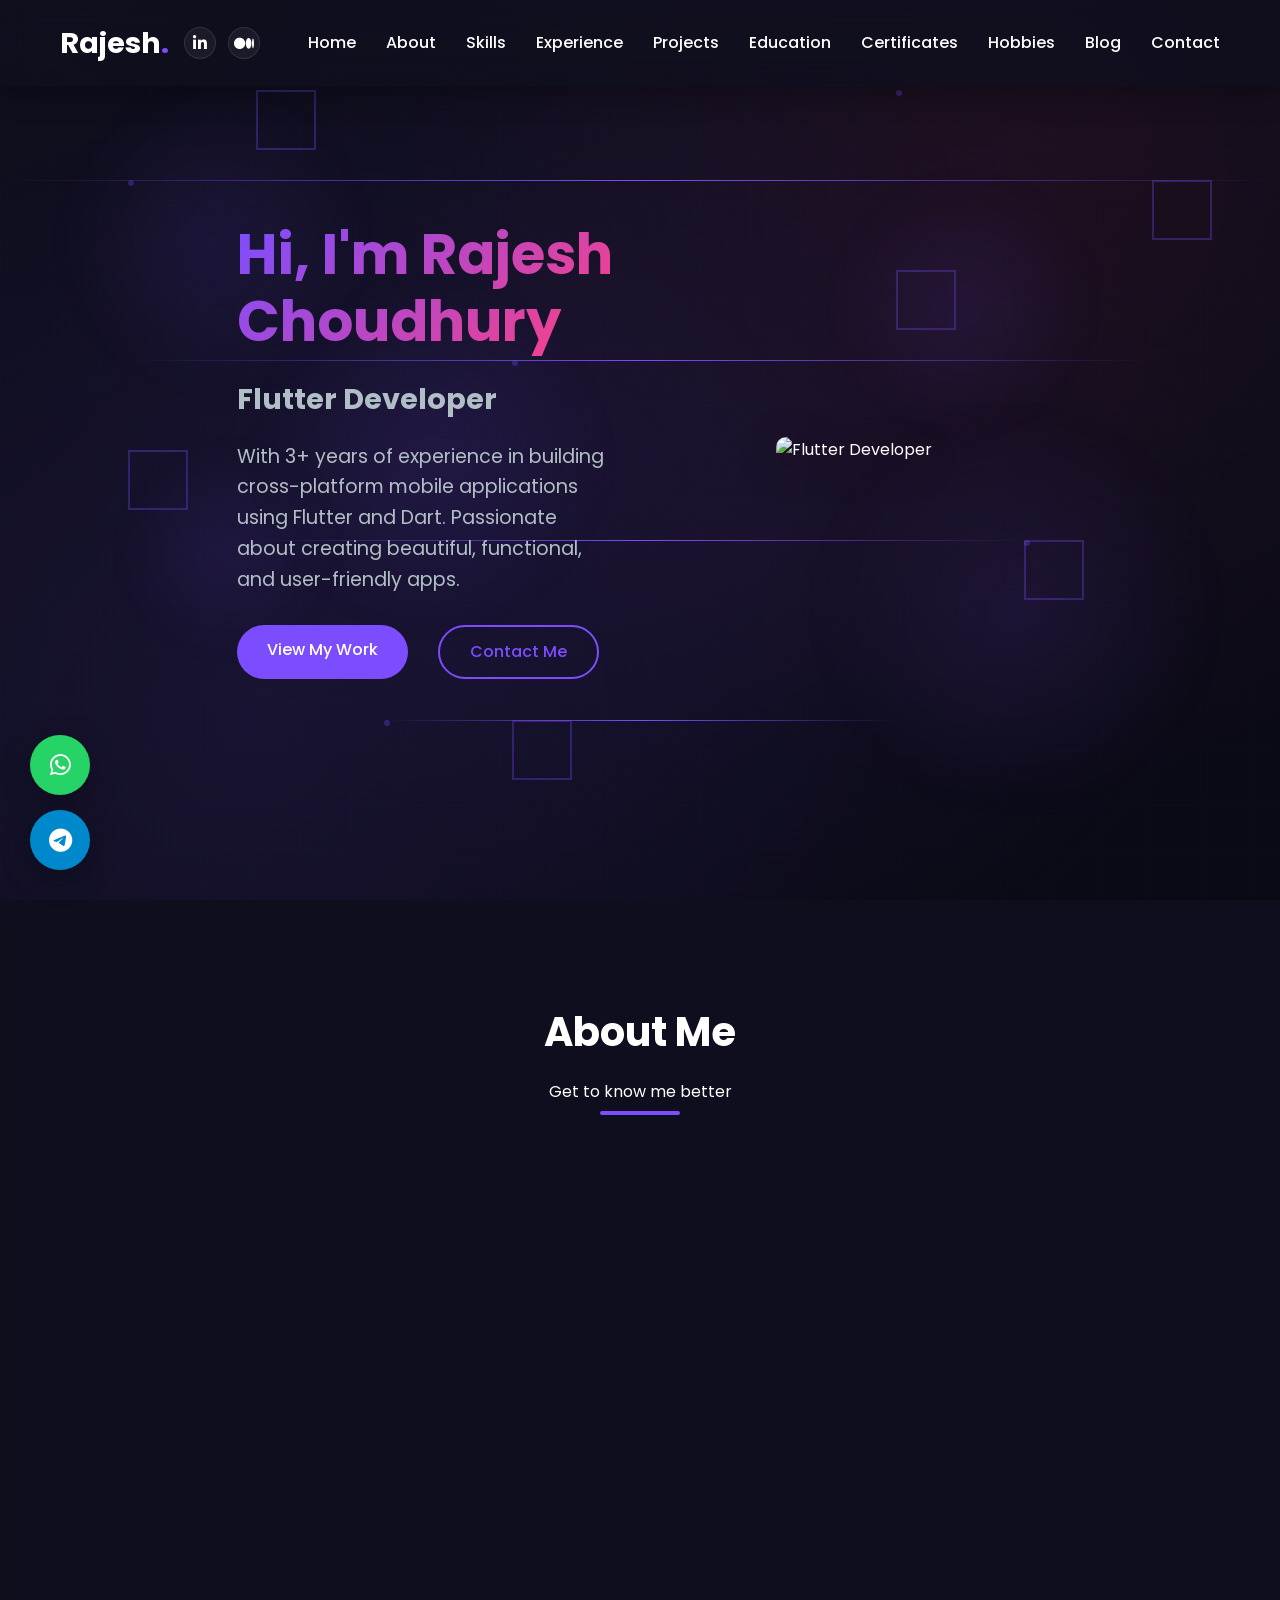
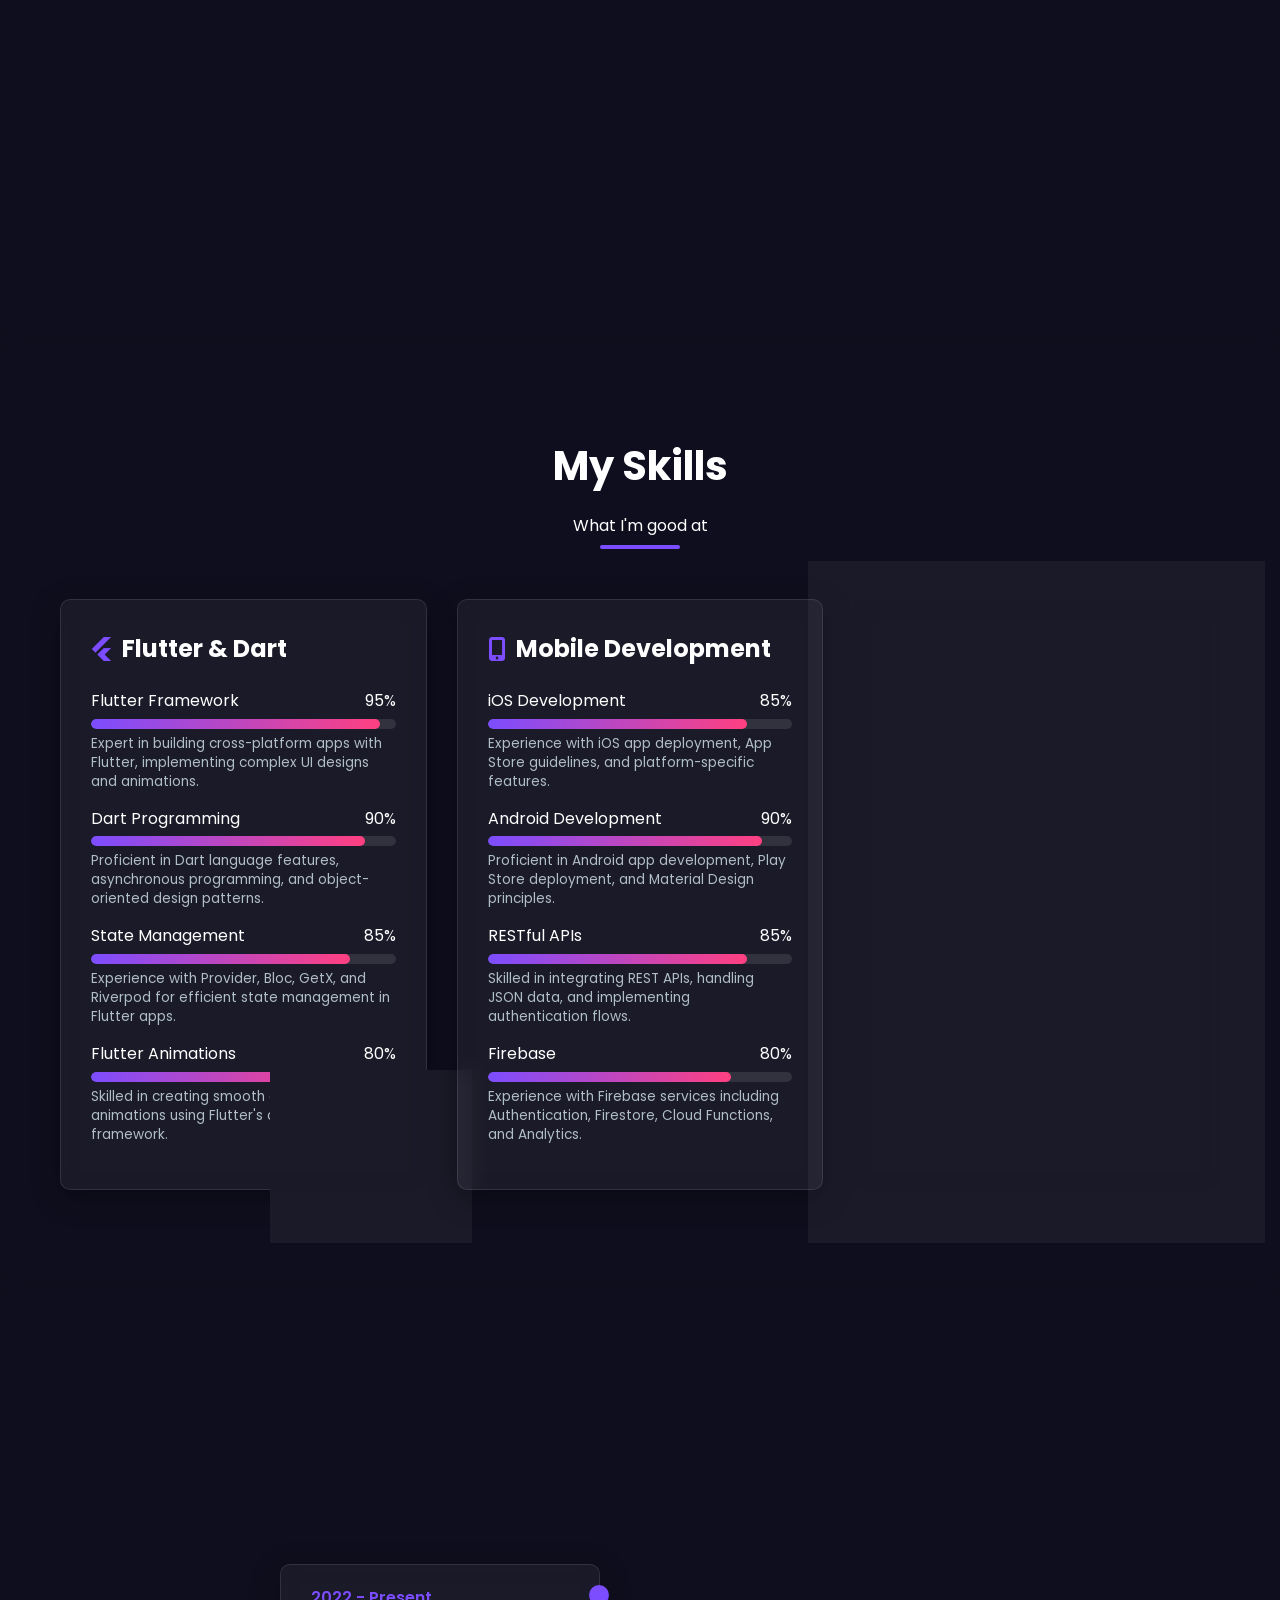
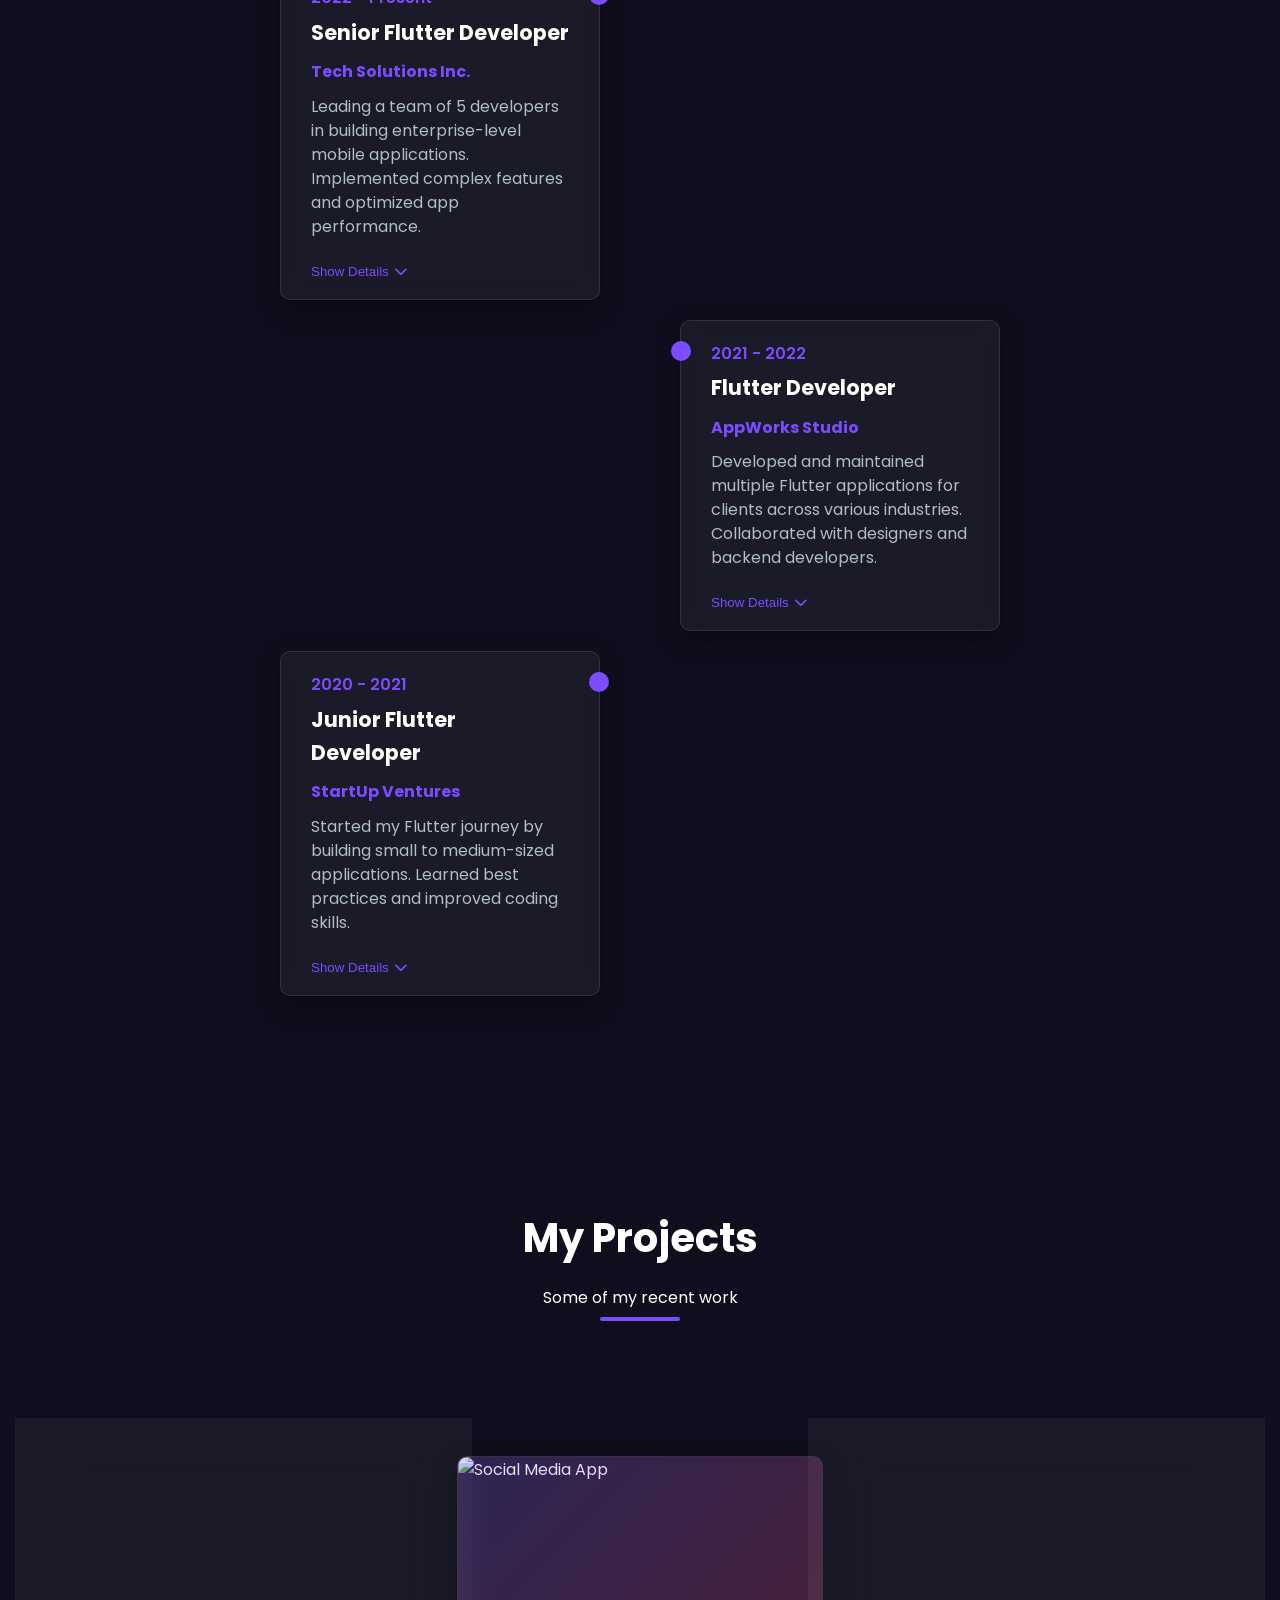
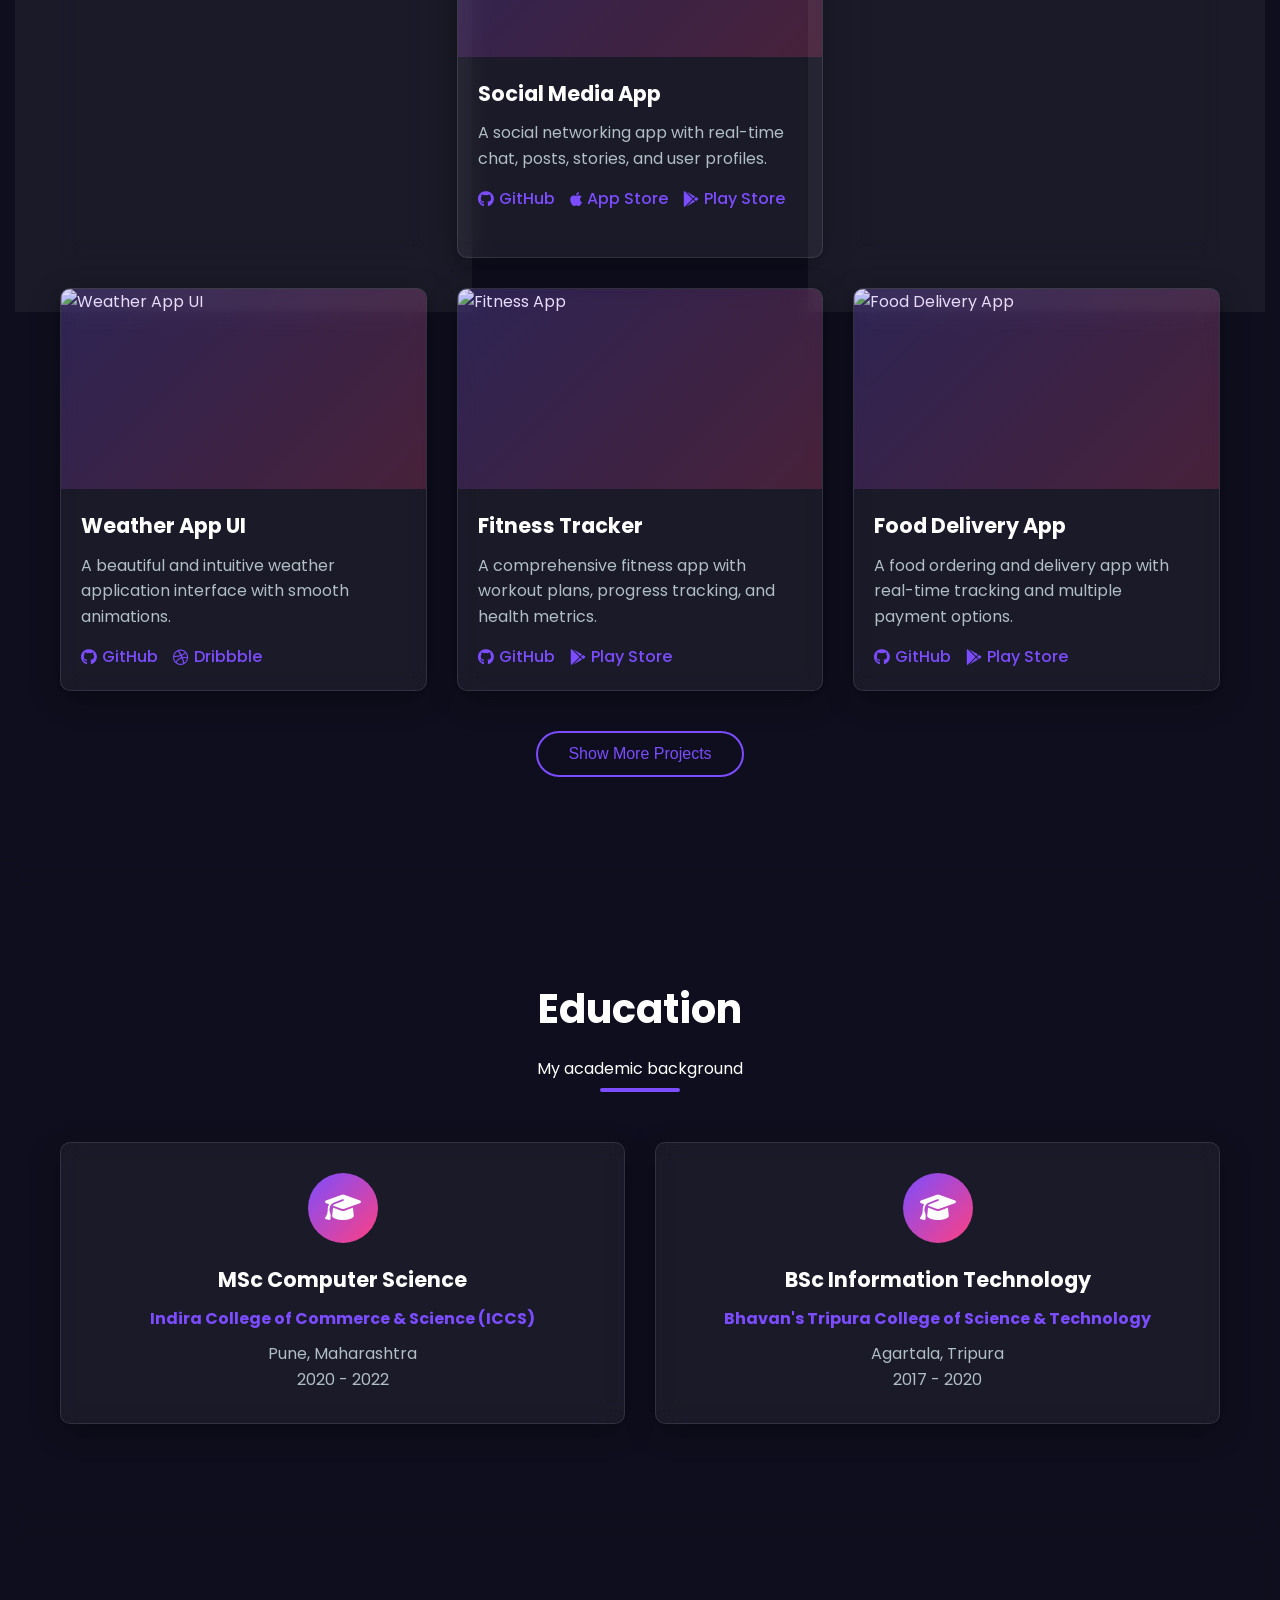
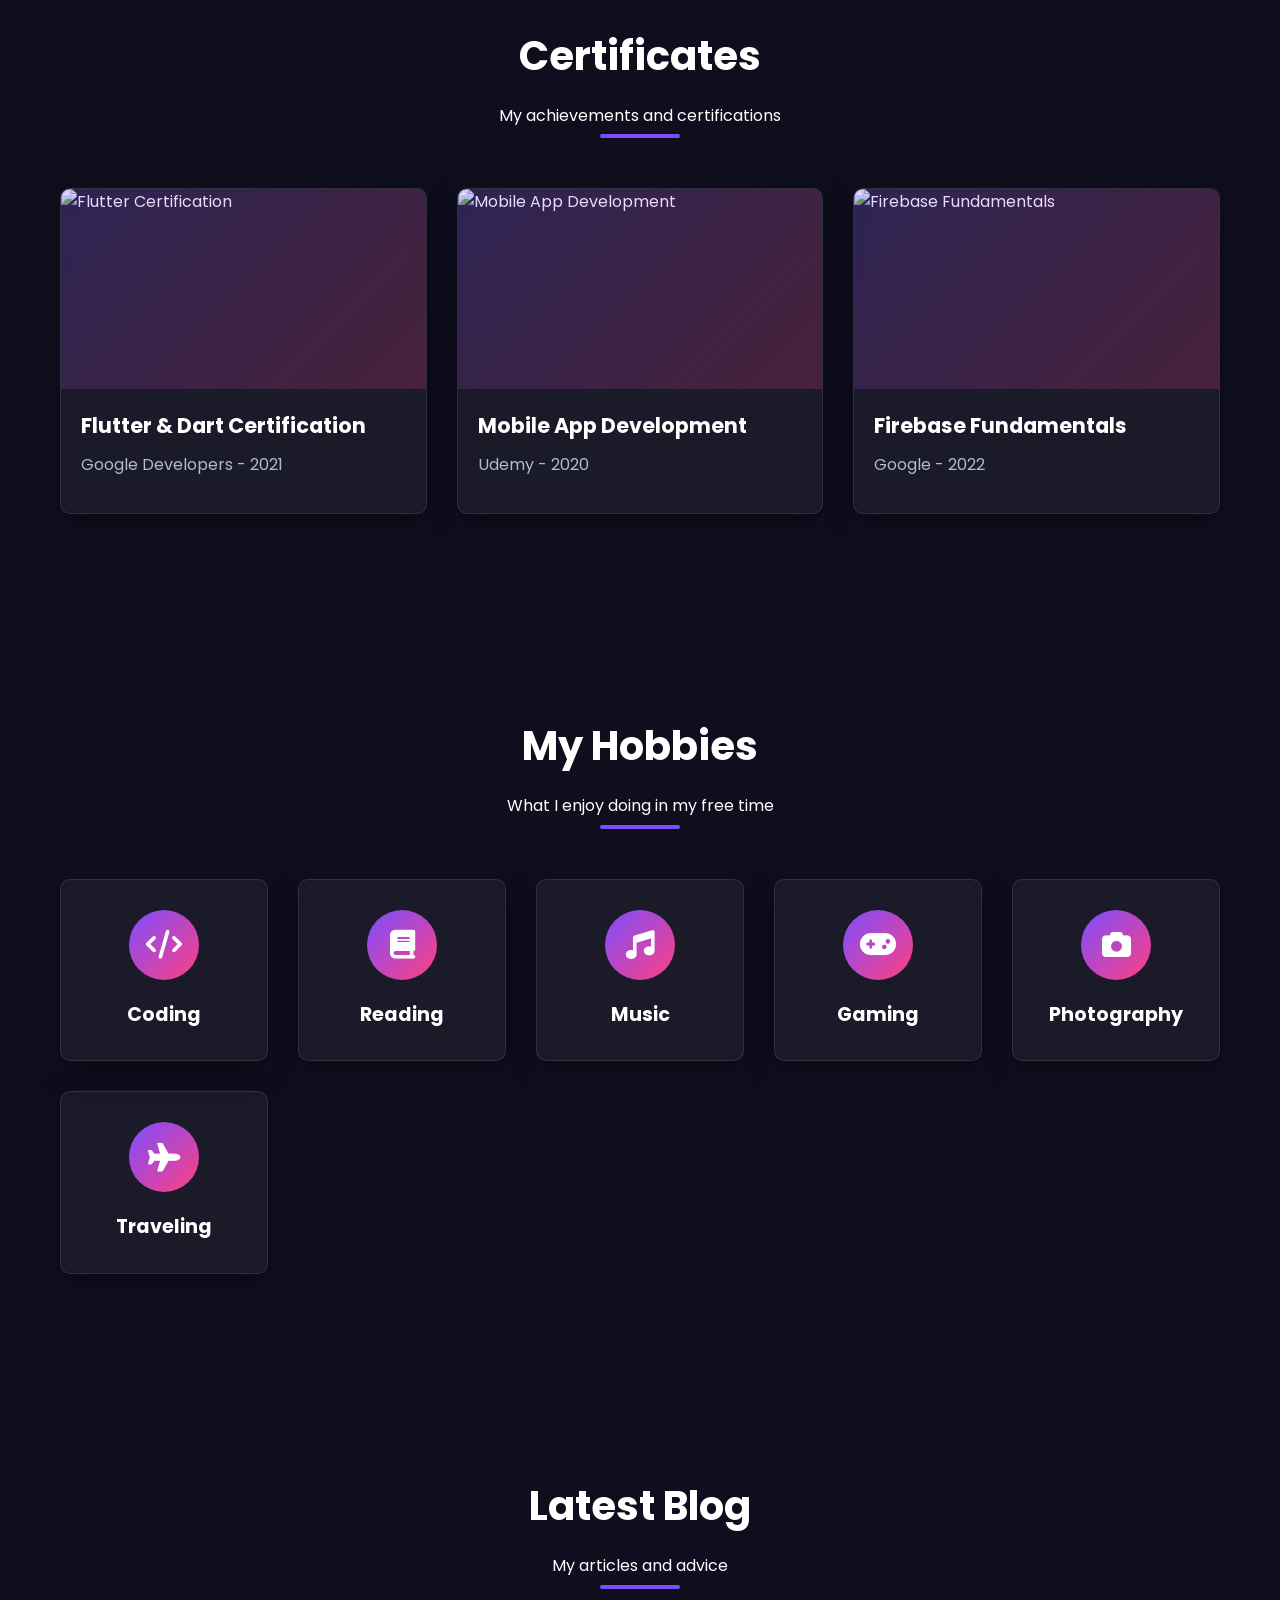
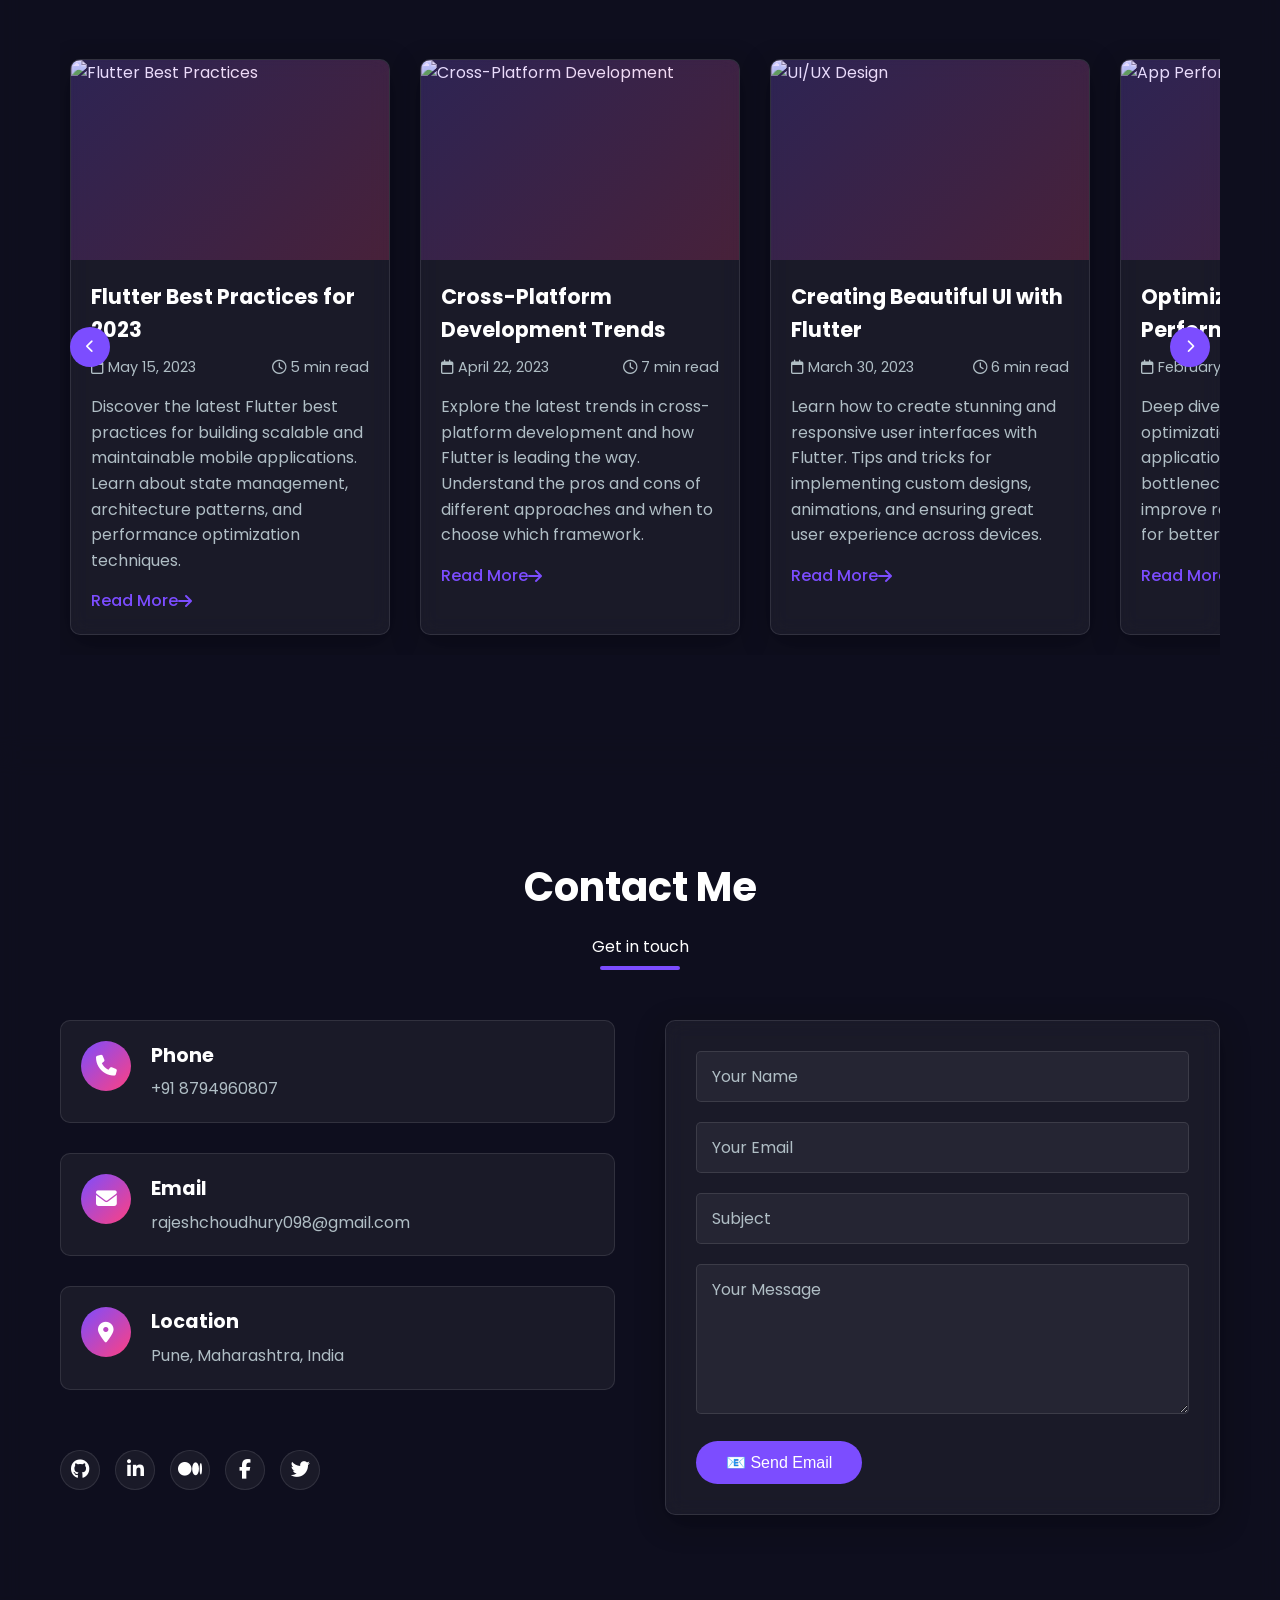
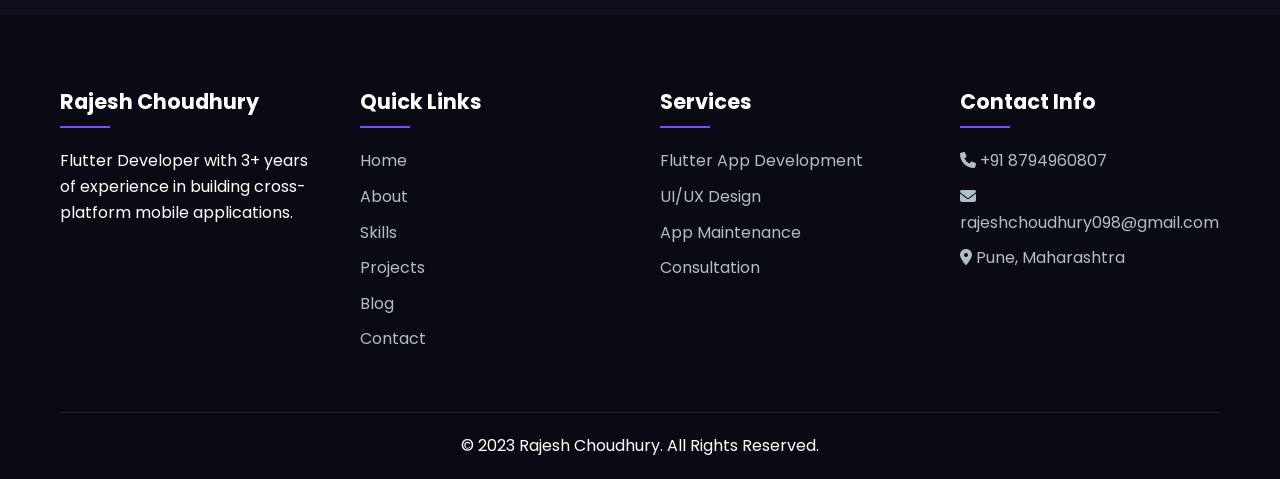
==== commit 0e29dd60: "Added portfolio logo favicon" ====
--- a/index.html
+++ b/index.html
@@ -3,10 +3,21 @@
 <head>
     <meta charset="UTF-8">
     <meta name="viewport" content="width=device-width, initial-scale=1.0">
+
+     <!-- Browser Tab Title -->
     <title>Rajesh Choudhury - Flutter Developer</title>
+
+        <!-- Browser Tab Icon (Logo/Favicon) -->
+    <link rel="icon" type="image/png" href="assets/images/icon.png">
+
+    <!-- Fonts & Icons -->
     <link rel="stylesheet" href="https://cdnjs.cloudflare.com/ajax/libs/font-awesome/6.4.0/css/all.min.css">
     <link href="https://fonts.googleapis.com/css2?family=Poppins:wght@300;400;500;600;700&display=swap" rel="stylesheet">
+
+    <!-- Custom CSS -->
     <link rel="stylesheet" href="css/style.css">
+
+    <!-- EmailJS -->
     <script type="text/javascript" src="https://cdn.jsdelivr.net/npm/@emailjs/browser@3/dist/email.min.js"></script>
 </head>
 <body>
--- a/css/style.css
+++ b/css/style.css
@@ -391,7 +391,7 @@
     }
 }
 
-/* Loading Screen */
+/* Loading Screen
 .loading-screen {
     position: fixed;
     top: 0;
@@ -409,6 +409,30 @@
 
 .loading-screen.hidden {
     opacity: 0;
+    pointer-events: none;
+} */
+
+/* Loading Screen - FIXED (No reappearance on form submit) */
+.loading-screen {
+    position: fixed;
+    top: 0;
+    left: 0;
+    width: 100%;
+    height: 100%;
+    background: var(--dark-color);
+    display: flex;
+    justify-content: center;
+    align-items: center;
+    flex-direction: column;
+    z-index: 9999;
+    transition: opacity 0.5s ease;
+    /* , visibility 0.5s ease; */
+}
+
+.loading-screen.hidden {
+    opacity: 0;
+    visibility: hidden;
+    display: none !important;
     pointer-events: none;
 }
 
